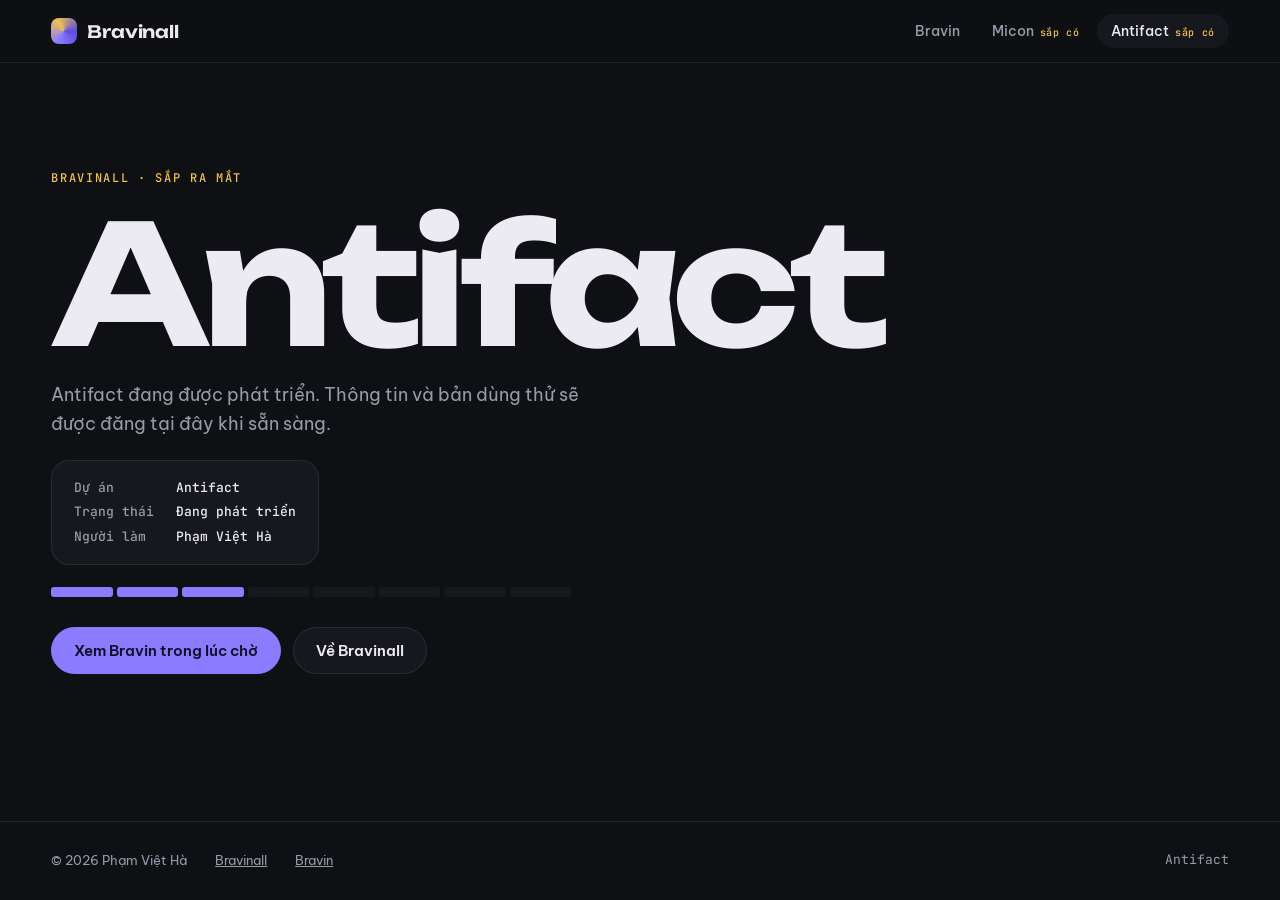
==== site/antifact.html @ 7a891b81 "Bravinall: website và file tải Bravin" ====
<!doctype html>
<html lang="vi">
<head>
<meta charset="utf-8">
<meta name="viewport" content="width=device-width,initial-scale=1,viewport-fit=cover">
<title>Antifact</title>
<meta name="description" content="Antifact: sản phẩm sắp ra mắt của Bravinall.">
<link rel="icon" href="assets/icon-32.png">
<link rel="preconnect" href="https://fonts.googleapis.com">
<link rel="preconnect" href="https://fonts.gstatic.com" crossorigin>
<link rel="stylesheet" href="https://fonts.googleapis.com/css2?family=Be+Vietnam+Pro:wght@400;500;600&family=JetBrains+Mono:wght@500&family=Unbounded:wght@500;600;700&display=swap">
<link rel="stylesheet" href="assets/site.css">
<style>
.soon-hero{min-height:calc(100svh - 62px - 120px);display:flex;align-items:center;padding-block:56px}
.soon-hero .wrap{width:100%;display:grid;gap:22px}
.big{font-size:clamp(56px,13vw,190px);font-weight:700;letter-spacing:-.05em;line-height:.9}
.slate{display:inline-grid;grid-template-columns:auto auto;gap:6px 22px;padding:18px 22px;border:1px solid var(--line);border-radius:var(--r);background:var(--panel);font:500 13px/1.4 var(--f-mono);color:var(--muted);justify-self:start}
.slate b{color:var(--fg);font-weight:500}
.bars{display:flex;gap:4px;height:10px;max-width:520px}
.bars i{flex:1;border-radius:3px;background:var(--panel)}
.bars i:nth-child(-n+3){background:var(--iris)}
</style>
</head>
<body>
<header class="bar">
  <div class="wrap">
    <a class="logo" href="index.html"><i aria-hidden="true"></i>Bravinall</a>
    <nav class="nav" aria-label="Sản phẩm">
      <a href="bravin.html">Bravin</a>
      <a href="micon.html">Micon<span class="soon">sắp có</span></a>
      <a href="antifact.html" aria-current="page">Antifact<span class="soon">sắp có</span></a>
    </nav>
  </div>
</header>
<main class="soon-hero">
  <div class="wrap">
    <p class="eyebrow">Bravinall · Sắp ra mắt</p>
    <h1 class="big">Antifact</h1>
    <p class="muted" style="max-width:46ch;font-size:18px">Antifact đang được phát triển. Thông tin và bản dùng thử sẽ được đăng tại đây khi sẵn sàng.</p>
    <div class="slate" aria-label="Trạng thái">
      <span>Dự án</span><b>Antifact</b>
      <span>Trạng thái</span><b>Đang phát triển</b>
      <span>Người làm</span><b>Phạm Việt Hà</b>
    </div>
    <div class="bars" aria-hidden="true"><i></i><i></i><i></i><i></i><i></i><i></i><i></i><i></i></div>
    <div style="display:flex;flex-wrap:wrap;gap:12px;margin-top:8px">
      <a class="btn primary" href="bravin.html">Xem Bravin trong lúc chờ</a>
      <a class="btn" href="index.html">Về Bravinall</a>
    </div>
  </div>
</main>
<footer class="foot">
  <div class="wrap">
    <span>© 2026 Phạm Việt Hà</span>
    <a href="index.html">Bravinall</a><a href="bravin.html">Bravin</a>
    <span class="tc">Antifact</span>
  </div>
</footer>
</body>
</html>
---- site/assets/site.css ----
/* Bravinall — studio of Phạm Việt Hà.
   Layout: dark editing-suite ground; content sits on a 12-col grid; the Bravin
   deck is a stack of full-height "slides" scrubbed by a timeline at the bottom. */
:root{
  --ink:#0f1014;          /* ground, like an editor's canvas */
  --panel:#17181e;        /* raised surfaces */
  --line:rgba(231,231,240,.09);
  --fg:#ecebf3;           /* main text */
  --muted:#9a99a8;        /* secondary text */
  --iris:#8b7cff;         /* Bravin accent */
  --iris-deep:#5b4be0;
  --gold:#f2c14e;         /* playhead, timecode, keyframes */
  --clip-a:#2b2552; --clip-b:#1f3a37; --clip-c:#3b2a24;
  --f-display:"Unbounded","Be Vietnam Pro",system-ui,sans-serif;
  --f-body:"Be Vietnam Pro",system-ui,-apple-system,"Segoe UI",sans-serif;
  --f-mono:"JetBrains Mono",ui-monospace,Menlo,Consolas,monospace;
  --gutter:clamp(16px,4vw,56px);
  --r:18px;
  color-scheme:dark;
}
*{box-sizing:border-box}
html{scroll-behavior:smooth}
body{margin:0;background:var(--ink);color:var(--fg);font:400 16px/1.6 var(--f-body);-webkit-font-smoothing:antialiased;overflow-x:hidden}
a{color:inherit}
:focus-visible{outline:2px solid var(--gold);outline-offset:3px;border-radius:6px}
h1,h2,h3{font-family:var(--f-display);font-weight:600;letter-spacing:-.02em;line-height:1.08;text-wrap:balance;margin:0}
p{margin:0}
.wrap{padding-inline:var(--gutter);max-width:1320px;margin-inline:auto}
.eyebrow{font:500 12px/1.4 var(--f-mono);letter-spacing:.14em;text-transform:uppercase;color:var(--gold)}
.muted{color:var(--muted)}
.tc{font-family:var(--f-mono);font-variant-numeric:tabular-nums}

/* top bar */
.bar{position:sticky;top:env(safe-area-inset-top,0px);z-index:40;background:color-mix(in srgb,var(--ink) 82%,transparent);backdrop-filter:blur(14px);-webkit-backdrop-filter:blur(14px);border-bottom:1px solid var(--line)}
.bar .wrap{display:flex;align-items:center;gap:14px;min-height:62px;flex-wrap:wrap}
.logo{display:flex;align-items:center;gap:10px;text-decoration:none;font:600 17px/1 var(--f-display);letter-spacing:-.01em}
.logo i{width:26px;height:26px;border-radius:8px;background:conic-gradient(from 210deg,var(--iris),var(--gold),var(--iris-deep),var(--iris));display:block}
.nav{display:flex;gap:4px;margin-left:auto;flex-wrap:wrap}
.nav a{text-decoration:none;font:500 14px/1 var(--f-body);color:var(--muted);padding:10px 14px;border-radius:999px;transition:color .15s,background-color .15s}
.nav a:hover{color:var(--fg);background:var(--panel)}
.nav a[aria-current="page"]{color:var(--fg);background:var(--panel)}
.nav a .soon{font:500 10px/1 var(--f-mono);color:var(--gold);margin-left:6px;letter-spacing:.06em}

/* buttons */
.btn{display:inline-flex;align-items:center;gap:10px;text-decoration:none;font:600 15px/1 var(--f-body);padding:15px 22px;border-radius:999px;border:1px solid var(--line);background:var(--panel);color:var(--fg);transition:transform .15s,background-color .15s,border-color .15s}
.btn:hover{transform:translateY(-1px);border-color:color-mix(in srgb,var(--iris) 50%,transparent)}
.btn.primary{background:var(--iris);border-color:var(--iris);color:#120f2a}
.btn.primary:hover{background:color-mix(in srgb,var(--iris) 88%,white)}
.btn svg{width:18px;height:18px;flex:none}

/* reveal tied to scroll position where supported; fully visible otherwise */
@supports (animation-timeline: view()){
  @media (prefers-reduced-motion:no-preference){
    .rise{animation:rise linear both;animation-timeline:view();animation-range:entry 0% cover 30%}
  }
}
@keyframes rise{from{opacity:.4;transform:translateY(32px)}to{opacity:1;transform:none}}

/* footer */
.foot{border-top:1px solid var(--line);margin-top:40px}
.foot .wrap{display:flex;flex-wrap:wrap;gap:12px 28px;align-items:center;padding-block:28px;color:var(--muted);font-size:13px}
.foot .wrap>:last-child{margin-left:auto}
@media (max-width:640px){.foot .wrap>:last-child{margin-left:0}}
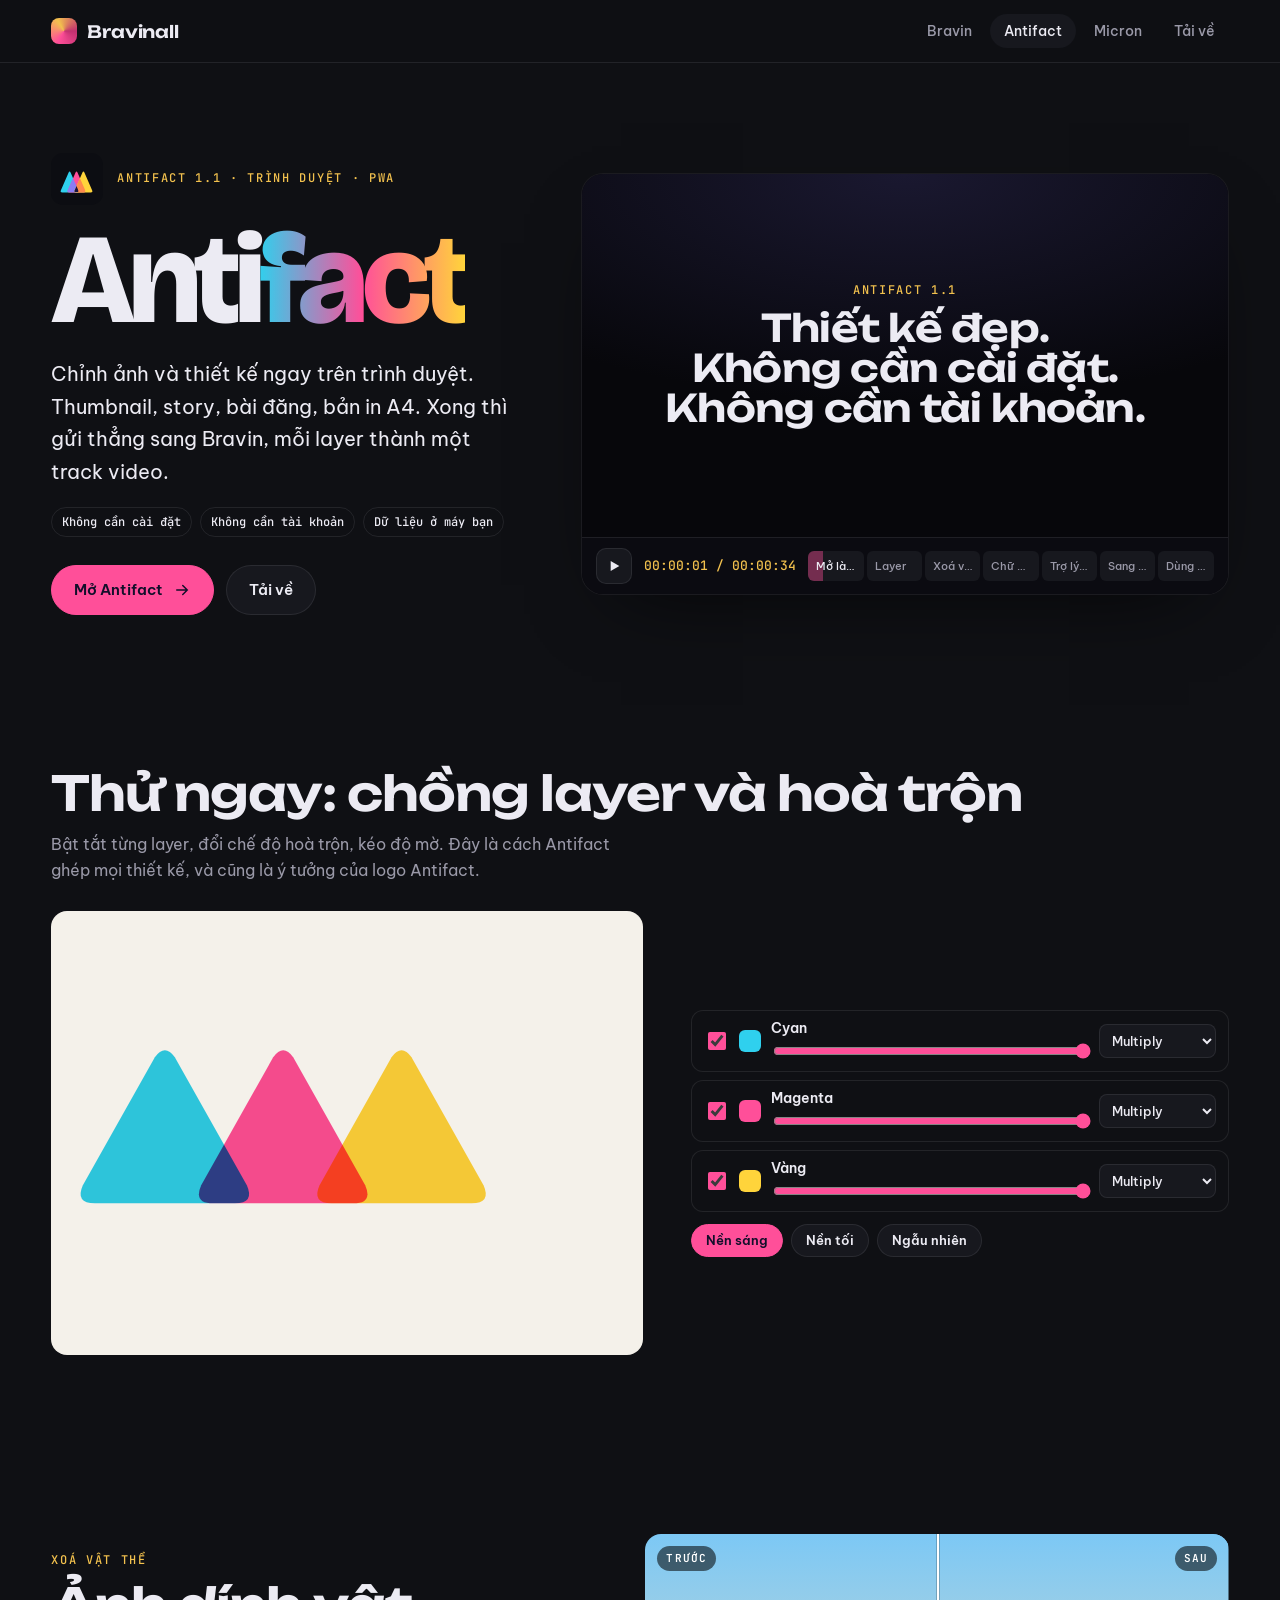
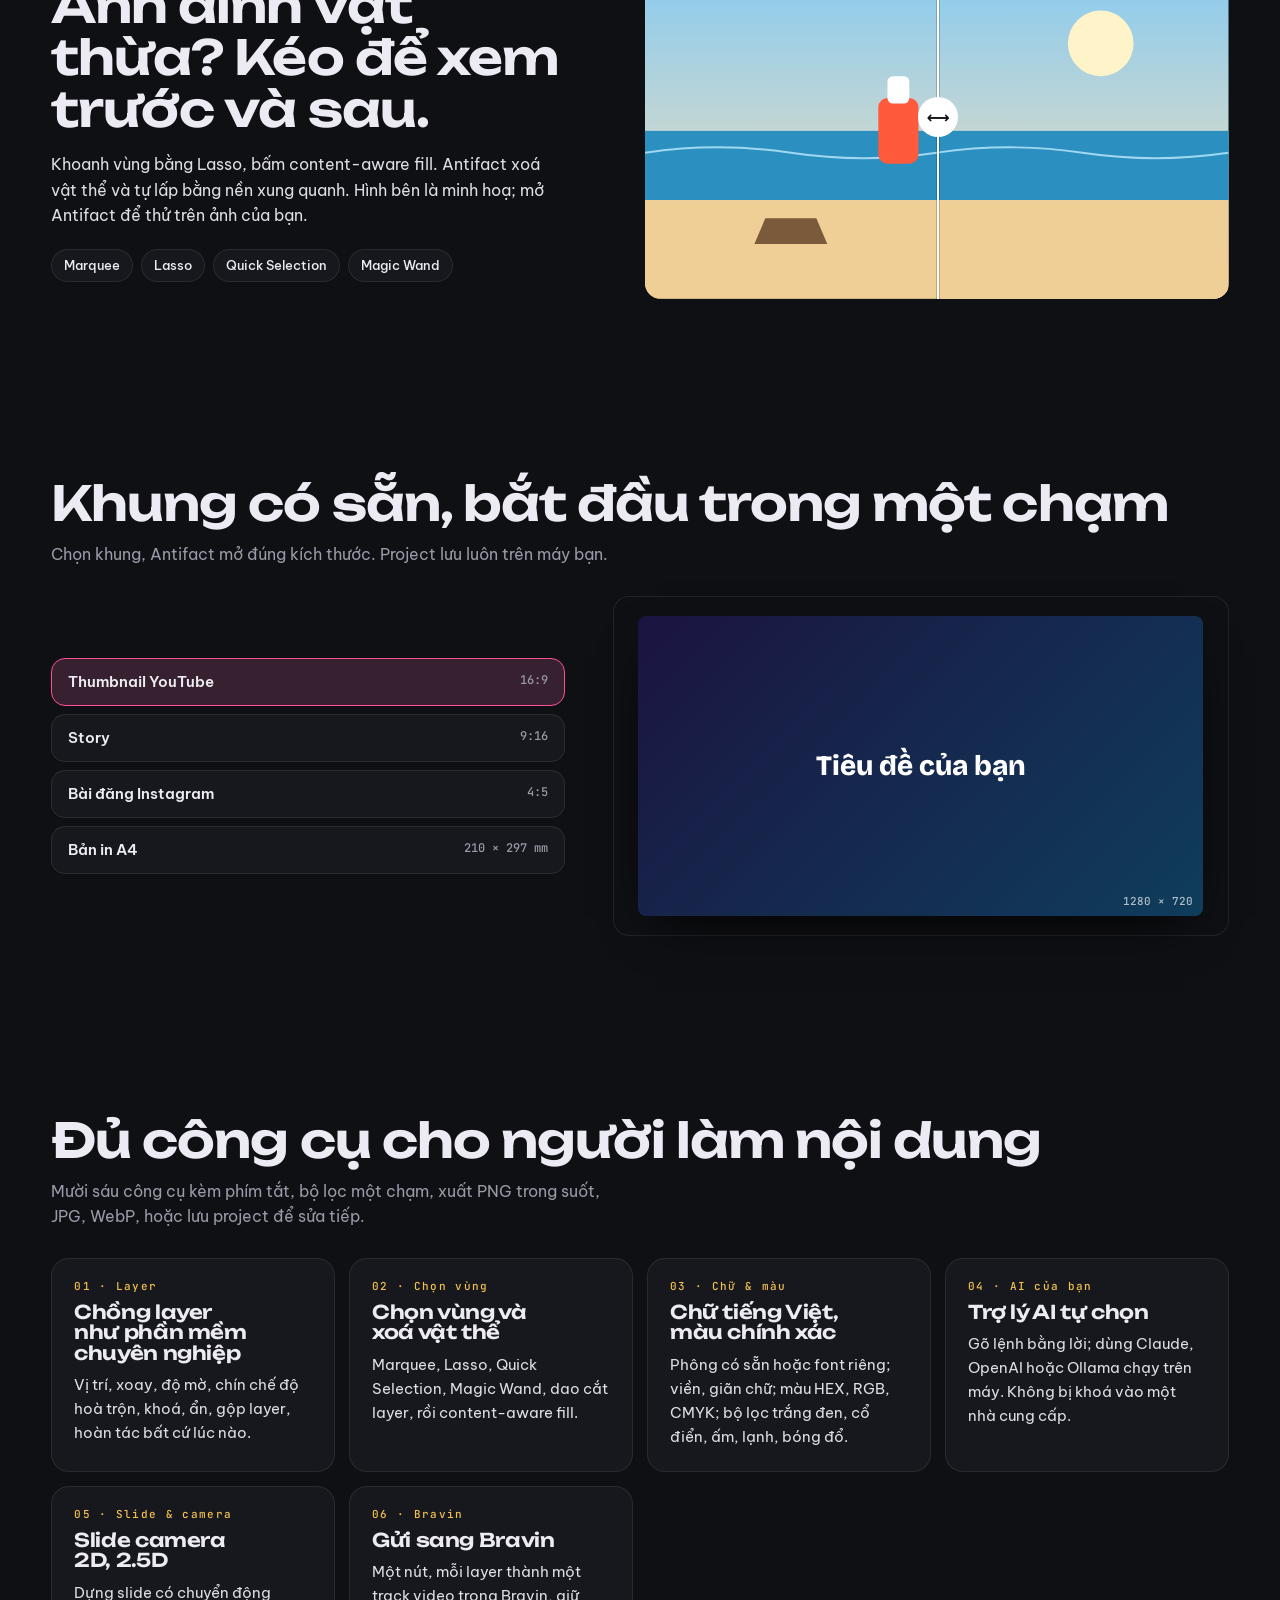
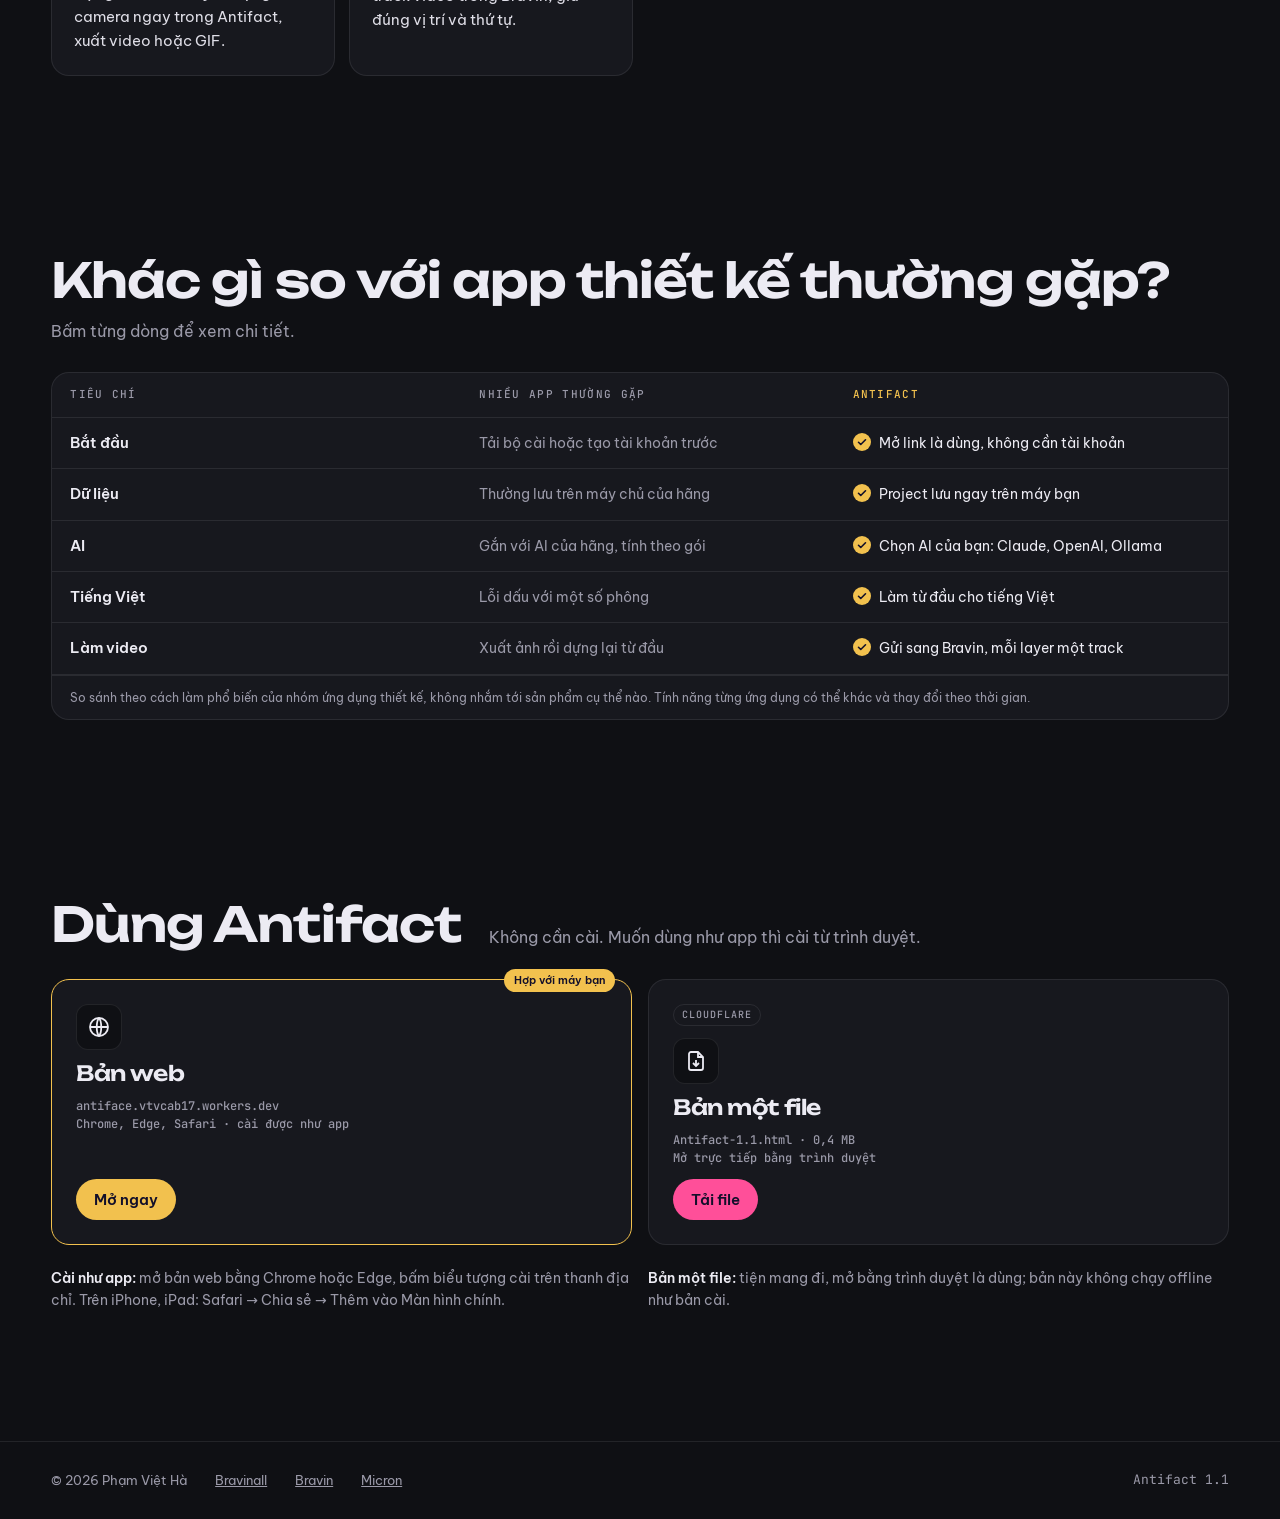
==== commit f7ca9754: "Trang chính đủ hệ sinh thái: Antifact, Bravin 4.9.1, Micron - Trang Antifact và Micron mới, Micon ch" ====
--- a/site/antifact.html
+++ b/site/antifact.html
@@ -4,21 +4,69 @@
 <meta charset="utf-8">
 <meta name="viewport" content="width=device-width,initial-scale=1,viewport-fit=cover">
 <title>Antifact</title>
-<meta name="description" content="Antifact: sản phẩm sắp ra mắt của Bravinall.">
-<link rel="icon" href="assets/icon-32.png">
+<meta name="description" content="Antifact: chỉnh ảnh và thiết kế ngay trên trình duyệt. Không cần cài, không cần tài khoản. Gửi thẳng sang Bravin, mỗi layer một track.">
+<link rel="icon" href="assets/brand/antifact.svg">
 <link rel="preconnect" href="https://fonts.googleapis.com">
 <link rel="preconnect" href="https://fonts.gstatic.com" crossorigin>
-<link rel="stylesheet" href="https://fonts.googleapis.com/css2?family=Be+Vietnam+Pro:wght@400;500;600&family=JetBrains+Mono:wght@500&family=Unbounded:wght@500;600;700&display=swap">
+<link rel="stylesheet" href="https://fonts.googleapis.com/css2?family=Be+Vietnam+Pro:wght@400;500;600&family=JetBrains+Mono:wght@500&family=Unbounded:wght@500;600;700&family=Bricolage+Grotesque:wght@700;800&display=swap">
 <link rel="stylesheet" href="assets/site.css">
 <style>
-.soon-hero{min-height:calc(100svh - 62px - 120px);display:flex;align-items:center;padding-block:56px}
-.soon-hero .wrap{width:100%;display:grid;gap:22px}
-.big{font-size:clamp(56px,13vw,190px);font-weight:700;letter-spacing:-.05em;line-height:.9}
-.slate{display:inline-grid;grid-template-columns:auto auto;gap:6px 22px;padding:18px 22px;border:1px solid var(--line);border-radius:var(--r);background:var(--panel);font:500 13px/1.4 var(--f-mono);color:var(--muted);justify-self:start}
-.slate b{color:var(--fg);font-weight:500}
-.bars{display:flex;gap:4px;height:10px;max-width:520px}
-.bars i{flex:1;border-radius:3px;background:var(--panel)}
-.bars i:nth-child(-n+3){background:var(--iris)}
+body{--iris:#ff4f99;--iris-deep:#c2306f}
+.phero h1{font-family:"Bricolage Grotesque",var(--f-display);font-weight:800}
+.phero h1 em{font-style:normal;background:linear-gradient(90deg,var(--af-c),var(--af-m) 50%,var(--af-y));-webkit-background-clip:text;background-clip:text;color:transparent}
+.badges{display:flex;flex-wrap:wrap;gap:8px;margin-top:18px}
+.badges span{font:500 12px/1 var(--f-mono);padding:8px 10px;border-radius:999px;border:1px solid var(--line);color:var(--fg)}
+
+/* cảnh promo riêng của Antifact */
+.mt{mix-blend-mode:multiply}
+@keyframes wipe{0%,25%{clip-path:inset(0 0 0 0)}70%,100%{clip-path:inset(0 0 0 100%)}}
+@keyframes lasso{from{stroke-dashoffset:400}to{stroke-dashoffset:0}}
+@keyframes grow{0%,35%{font-size:22px}60%,100%{font-size:40px}}
+@keyframes bg{0%,35%{fill:#2a2550}60%,100%{fill:#0f3d5c}}
+.flyer{animation:fly1 3.6s ease-in-out both}
+
+/* sân chơi hoà trộn */
+.mix{display:grid;grid-template-columns:minmax(0,1.1fr) minmax(0,1fr);gap:clamp(20px,4vw,48px);align-items:center}
+.mixbox{position:relative;aspect-ratio:4/3;border-radius:16px;overflow:hidden;background:#f4f1ea}
+.mixbox.dark{background:#0c0d12}
+.mixbox .lyr{position:absolute;width:52%;aspect-ratio:1.15;bottom:10%;clip-path:path("M20 160Q0 160 8 142L80 14Q90 0 100 14L172 142Q180 160 160 160Z");transition:transform .3s,opacity .3s}
+.mixbox .lyr.c{left:4%;background:var(--af-c)}.mixbox .lyr.m{left:24%;background:var(--af-m)}.mixbox .lyr.y{left:44%;background:var(--af-y)}
+.mixbox .lyr.off{opacity:0;transform:translateY(20px)}
+.lyrs{display:grid;gap:8px}
+.lrow{display:grid;grid-template-columns:auto auto minmax(0,1fr) auto;gap:10px;align-items:center;padding:10px 12px;border-radius:12px;background:var(--ink);border:1px solid var(--line)}
+.lrow .sw{width:22px;height:22px;border-radius:6px}
+.lrow label{font:600 14px/1 var(--f-body)}
+.lrow select{background:var(--panel);color:var(--fg);border:1px solid var(--line);border-radius:8px;padding:7px 8px;font:500 13px/1 var(--f-body);justify-self:end}
+.lrow input[type=checkbox]{width:18px;height:18px;accent-color:var(--iris)}
+.lrow input[type=range]{accent-color:var(--iris);width:100%}
+.ctlrow{display:flex;flex-wrap:wrap;gap:8px;margin-top:12px}
+.ctlrow button{border:1px solid var(--line);background:var(--panel);color:var(--fg);border-radius:999px;padding:9px 14px;font:600 13px/1 var(--f-body);cursor:pointer}
+.ctlrow button[aria-pressed="true"]{background:var(--iris);color:#120f2a;border-color:var(--iris)}
+
+/* trước / sau */
+.ba{position:relative;aspect-ratio:16/10;border-radius:16px;overflow:hidden;user-select:none;touch-action:pan-y}
+.ba svg{position:absolute;inset:0;width:100%;height:100%}
+.ba .after{clip-path:inset(0 0 0 var(--x,50%))}
+.ba .handle{position:absolute;top:0;bottom:0;left:var(--x,50%);width:2px;background:#fff;box-shadow:0 0 0 1px rgba(0,0,0,.2);pointer-events:none}
+.ba .handle::after{content:"⟷";position:absolute;top:50%;left:50%;transform:translate(-50%,-50%);width:40px;height:40px;border-radius:50%;background:#fff;color:#111;display:grid;place-items:center;font:700 16px/40px var(--f-body);text-align:center}
+.ba .lb{position:absolute;top:12px;font:600 11px/1 var(--f-mono);letter-spacing:.1em;text-transform:uppercase;background:rgba(0,0,0,.55);color:#fff;padding:7px 9px;border-radius:999px}
+.ba input{position:absolute;inset:0;width:100%;height:100%;opacity:0;cursor:ew-resize;margin:0}
+
+/* khung bắt đầu nhanh */
+.frames{display:grid;grid-template-columns:minmax(0,1fr) minmax(0,1.2fr);gap:clamp(20px,4vw,48px);align-items:center}
+.fpick{display:grid;gap:8px}
+.fpick button{display:flex;justify-content:space-between;gap:12px;text-align:left;border:1px solid var(--line);background:var(--panel);color:var(--fg);border-radius:14px;padding:14px 16px;font:600 15px/1.2 var(--f-body);cursor:pointer}
+.fpick button small{font:500 12px/1.2 var(--f-mono);color:var(--muted)}
+.fpick button[aria-pressed="true"]{border-color:var(--iris);background:color-mix(in srgb,var(--iris) 14%,var(--panel))}
+.fview{height:340px;display:grid;place-items:center;background:var(--ink);border-radius:16px;border:1px solid var(--line)}
+.fbox{position:relative;max-height:300px;max-width:92%;border-radius:8px;background:linear-gradient(135deg,#1b1440,#0f3d5c);box-shadow:0 20px 50px -20px #000;transition:aspect-ratio .4s,height .4s,width .4s;display:grid;place-items:center;overflow:hidden}
+.fbox b{font:800 clamp(16px,2.4vw,28px)/1 "Bricolage Grotesque",var(--f-display);color:#fff;text-align:center;padding:10px}
+.fbox i{position:absolute;bottom:8px;right:10px;font:500 11px var(--f-mono);color:#ffffffaa;font-style:normal}
+
+.tools{display:grid;grid-template-columns:repeat(auto-fill,minmax(150px,1fr));gap:8px}
+.tool{display:flex;align-items:center;gap:10px;padding:12px;border-radius:12px;background:var(--panel);border:1px solid var(--line);font:600 14px/1.2 var(--f-body)}
+.tool svg{width:20px;height:20px;flex:none;color:var(--iris)}
+@media (max-width:900px){.mix,.frames{grid-template-columns:1fr}}
 </style>
 </head>
 <body>
@@ -27,34 +75,211 @@
     <a class="logo" href="index.html"><i aria-hidden="true"></i>Bravinall</a>
     <nav class="nav" aria-label="Sản phẩm">
       <a href="bravin.html">Bravin</a>
-      <a href="micon.html">Micon<span class="soon">sắp có</span></a>
-      <a href="antifact.html" aria-current="page">Antifact<span class="soon">sắp có</span></a>
+      <a href="antifact.html" aria-current="page">Antifact</a>
+      <a href="micron.html">Micron</a>
+      <a href="index.html#tai-ve">Tải về</a>
     </nav>
   </div>
 </header>
-<main class="soon-hero">
-  <div class="wrap">
-    <p class="eyebrow">Bravinall · Sắp ra mắt</p>
-    <h1 class="big">Antifact</h1>
-    <p class="muted" style="max-width:46ch;font-size:18px">Antifact đang được phát triển. Thông tin và bản dùng thử sẽ được đăng tại đây khi sẵn sàng.</p>
-    <div class="slate" aria-label="Trạng thái">
-      <span>Dự án</span><b>Antifact</b>
-      <span>Trạng thái</span><b>Đang phát triển</b>
-      <span>Người làm</span><b>Phạm Việt Hà</b>
-    </div>
-    <div class="bars" aria-hidden="true"><i></i><i></i><i></i><i></i><i></i><i></i><i></i><i></i></div>
-    <div style="display:flex;flex-wrap:wrap;gap:12px;margin-top:8px">
-      <a class="btn primary" href="bravin.html">Xem Bravin trong lúc chờ</a>
-      <a class="btn" href="index.html">Về Bravinall</a>
-    </div>
-  </div>
+
+<main>
+  <section class="phero wrap">
+    <div class="grid">
+      <div>
+        <div class="plogo"><img src="assets/brand/antifact.svg" alt=""><span class="eyebrow">Antifact 1.1 · Trình duyệt · PWA</span></div>
+        <h1>Anti<em>fact</em></h1>
+        <p class="body">Chỉnh ảnh và thiết kế ngay trên trình duyệt. Thumbnail, story, bài đăng, bản in A4. Xong thì gửi thẳng sang Bravin, mỗi layer thành một track video.</p>
+        <div class="badges"><span>Không cần cài đặt</span><span>Không cần tài khoản</span><span>Dữ liệu ở máy bạn</span></div>
+        <div class="cta">
+          <a class="btn primary" href="https://antiface.vtvcab17.workers.dev/" target="_blank" rel="noopener">Mở Antifact
+            <svg viewBox="0 0 24 24" fill="none" stroke="currentColor" stroke-width="2" stroke-linecap="round"><path d="M5 12h14M13 6l6 6-6 6"/></svg></a>
+          <a class="btn" href="#tai-ve">Tải về</a>
+        </div>
+      </div>
+
+      <!-- Video giới thiệu: dựng bằng HTML, bấm chương để tua -->
+      <div class="promo" aria-label="Video giới thiệu Antifact">
+        <div class="scr">
+          <div class="scene center" data-dur="4" data-label="Mở là dùng">
+            <div class="cap"><span class="k">Antifact 1.1</span><h3>Thiết kế đẹp.<br>Không cần cài đặt.<br>Không cần tài khoản.</h3></div>
+          </div>
+          <div class="scene" data-dur="5" data-label="Layer">
+            <div class="cap"><span class="k">Layer &amp; hoà trộn</span><h3>Mỗi thứ một layer.</h3><p>Vị trí, xoay, độ mờ, 9 chế độ hoà trộn, khoá, ẩn, gộp và hoàn tác bất cứ lúc nào.</p></div>
+            <div class="art"><svg viewBox="0 0 200 150"><rect width="200" height="150" rx="12" fill="#f4f1ea"/>
+              <g data-anim style="animation:up .7s .1s both"><path class="mt" d="M30 130Q20 130 25 120L60 50Q65 40 70 50L105 120Q110 130 100 130Z" fill="#2fd0ee"/></g>
+              <g data-anim style="animation:up .7s .5s both"><path class="mt" d="M60 130Q50 130 55 120L90 50Q95 40 100 50L135 120Q140 130 130 130Z" fill="#ff4f99"/></g>
+              <g data-anim style="animation:up .7s .9s both"><path class="mt" d="M90 130Q80 130 85 120L120 50Q125 40 130 50L165 120Q170 130 160 130Z" fill="#ffd43b"/></g></svg></div>
+          </div>
+          <div class="scene" data-dur="6" data-label="Xoá vật thể">
+            <div class="cap"><span class="k">Xoá vật thể</span><h3>Khoanh vùng. Bấm. Biến mất.</h3><p>Khoanh bằng Lasso, bấm content-aware fill: Antifact xoá vật thể và lấp bằng nền xung quanh.</p></div>
+            <div class="art"><svg viewBox="0 0 200 130">
+              <defs><linearGradient id="skyA" x1="0" y1="0" x2="0" y2="1"><stop offset="0" stop-color="#8fd3ff"/><stop offset="1" stop-color="#ffe7c2"/></linearGradient></defs>
+              <rect width="200" height="130" rx="10" fill="url(#skyA)"/><rect y="70" width="200" height="25" fill="#2a8fbf"/><rect y="95" width="200" height="35" fill="#f2d39b"/>
+              <g data-anim style="animation:wipe 5s both"><rect x="118" y="58" width="14" height="22" rx="3" fill="#ff5a3c"/><rect x="121" y="50" width="8" height="10" rx="2" fill="#fff"/></g>
+              <ellipse cx="125" cy="66" rx="20" ry="22" fill="none" stroke="#fff" stroke-width="1.6" stroke-dasharray="4 3" data-anim style="stroke-dasharray:400;animation:lasso 1.4s both"/></svg></div>
+          </div>
+          <div class="scene" data-dur="4" data-label="Chữ Việt">
+            <div class="cap"><span class="k">Chữ</span><h3>Tiếng Việt chuẩn từng dấu.</h3><p>Phông có sẵn hoặc nhập font riêng. Màu HEX, RGB, CMYK.</p></div>
+            <div class="art"><div class="box" style="background:#1b1440;border-radius:12px;aspect-ratio:4/3;display:grid;place-items:center;padding:8%"><span class="typer" data-anim style="font:800 clamp(16px,3.2vw,40px)/1.1 'Bricolage Grotesque',sans-serif;color:#ffd43b">Ước mơ đầu đời</span></div></div>
+          </div>
+          <div class="scene" data-dur="5" data-label="Trợ lý AI">
+            <div class="cap"><span class="k">Trợ lý AI</span><h3>Gõ một câu, AI sửa thiết kế.</h3><p>AI là của bạn: Claude, OpenAI, hay Ollama chạy ngay trên máy.</p></div>
+            <div class="art"><svg viewBox="0 0 200 140"><rect width="200" height="140" rx="12" data-anim style="animation:bg 4s both" fill="#2a2550"/>
+              <text x="16" y="56" fill="#fff" font-family="Bricolage Grotesque,sans-serif" font-weight="800" data-anim style="animation:grow 4s both;font-size:22px">SALE 50%</text>
+              <rect x="16" y="96" width="168" height="30" rx="15" fill="#0c0d12" stroke="#ff4f99"/><text x="28" y="115" fill="#ecebf3" font-family="Be Vietnam Pro,sans-serif" font-size="10">“làm tiêu đề to hơn, đổi nền xanh đậm”</text></svg></div>
+          </div>
+          <div class="scene" data-dur="6" data-label="Sang Bravin">
+            <div class="cap"><span class="k">Gửi sang Bravin</span><h3>Thiết kế tĩnh thành video.</h3><p>Mỗi layer thành một track video, đúng vị trí, đúng thứ tự.</p></div>
+            <div class="art"><svg viewBox="0 0 200 150"><rect width="200" height="150" rx="12" fill="#0f1014"/>
+              <g font-family="Be Vietnam Pro,sans-serif" font-size="8" fill="#fff">
+              <g class="flyer" data-anim style="--dy:66px"><rect x="14" y="14" width="56" height="18" rx="4" fill="#2fd0ee"/><text x="20" y="26">Nền</text></g>
+              <g class="flyer" data-anim style="--dy:46px;animation-delay:.2s"><rect x="74" y="14" width="56" height="18" rx="4" fill="#ff4f99"/><text x="80" y="26">Logo</text></g>
+              <g class="flyer" data-anim style="--dy:26px;animation-delay:.4s"><rect x="134" y="14" width="52" height="18" rx="4" fill="#ffd43b"/><text x="140" y="26" fill="#111">Chữ</text></g></g>
+              <g fill="none" stroke="rgba(236,235,243,.12)"><rect x="10" y="56" width="180" height="22" rx="5"/><rect x="10" y="78" width="180" height="22" rx="5"/><rect x="10" y="100" width="180" height="22" rx="5"/></g>
+              <rect x="60" y="54" width="2" height="72" fill="#f2c14e"/><text x="12" y="140" fill="#9a99a8" font-family="JetBrains Mono,monospace" font-size="7">Bravin · 3 track</text></svg></div>
+          </div>
+          <div class="scene center" data-dur="4" data-label="Dùng thử">
+            <div class="cap"><span class="k">Hệ sinh thái Bravin</span><h3>Antifact. Bravin. Micron.</h3><p>Một hệ sinh thái, một luồng làm việc. Dùng thử ngay hôm nay.</p>
+              <div style="display:flex;gap:14px;justify-content:center;margin-top:8px"><img src="assets/brand/antifact.svg" alt="" width="44" height="44"><img src="assets/brand/bravin.svg" alt="" width="44" height="44"><img src="assets/brand/micron.svg" alt="" width="44" height="44"></div></div>
+          </div>
+        </div>
+      </div>
+    </div>
+  </section>
+
+  <section class="sec wrap">
+    <div class="sec-head"><h2>Thử ngay: chồng layer và hoà trộn</h2><p class="muted">Bật tắt từng layer, đổi chế độ hoà trộn, kéo độ mờ. Đây là cách Antifact ghép mọi thiết kế, và cũng là ý tưởng của logo Antifact.</p></div>
+    <div class="mix">
+      <div class="mixbox" id="mixbox"><div class="lyr c" id="lc"></div><div class="lyr m" id="lm"></div><div class="lyr y" id="ly"></div></div>
+      <div>
+        <div class="lyrs" id="lyrs"></div>
+        <div class="ctlrow"><button type="button" id="bgL" aria-pressed="true">Nền sáng</button><button type="button" id="bgD" aria-pressed="false">Nền tối</button><button type="button" id="rnd">Ngẫu nhiên</button></div>
+      </div>
+    </div>
+  </section>
+
+  <section class="sec wrap">
+    <div class="split2">
+      <div>
+        <p class="eyebrow">Xoá vật thể</p>
+        <h2 style="font-size:clamp(28px,4vw,48px);margin-top:12px">Ảnh dính vật thừa? Kéo để xem trước và sau.</h2>
+        <p style="margin-top:16px;max-width:46ch;color:color-mix(in srgb,var(--fg) 84%,var(--muted))">Khoanh vùng bằng Lasso, bấm content-aware fill. Antifact xoá vật thể và tự lấp bằng nền xung quanh. Hình bên là minh hoạ; mở Antifact để thử trên ảnh của bạn.</p>
+        <div class="chips"><span class="chip">Marquee</span><span class="chip">Lasso</span><span class="chip">Quick Selection</span><span class="chip">Magic Wand</span></div>
+      </div>
+      <div class="ba" id="ba" style="--x:50%">
+        <svg viewBox="0 0 320 200" preserveAspectRatio="xMidYMid slice" aria-hidden="true">
+          <defs><linearGradient id="sky" x1="0" y1="0" x2="0" y2="1"><stop offset="0" stop-color="#7cc8f5"/><stop offset="1" stop-color="#ffe2b8"/></linearGradient></defs>
+          <rect width="320" height="200" fill="url(#sky)"/><circle cx="250" cy="60" r="18" fill="#fff4c9"/><rect y="108" width="320" height="38" fill="#2b8fc0"/><path d="M0 120q40-6 80 0t80 0 80 0 80 0" stroke="#9fd8f0" fill="none"/><rect y="146" width="320" height="54" fill="#f0cf96"/>
+          <g><rect x="128" y="90" width="22" height="36" rx="5" fill="#ff5a3c"/><rect x="133" y="78" width="12" height="15" rx="3" fill="#fff"/><path d="M60 170h40l-6-14H66z" fill="#7a5a3a"/></g>
+        </svg>
+        <svg class="after" viewBox="0 0 320 200" preserveAspectRatio="xMidYMid slice" aria-hidden="true">
+          <rect width="320" height="200" fill="url(#sky)"/><circle cx="250" cy="60" r="18" fill="#fff4c9"/><rect y="108" width="320" height="38" fill="#2b8fc0"/><path d="M0 120q40-6 80 0t80 0 80 0 80 0" stroke="#9fd8f0" fill="none"/><rect y="146" width="320" height="54" fill="#f0cf96"/>
+        </svg>
+        <span class="lb" style="left:12px">Trước</span><span class="lb" style="right:12px">Sau</span>
+        <div class="handle"></div>
+        <input type="range" min="0" max="100" value="50" aria-label="Kéo để so sánh trước và sau">
+      </div>
+    </div>
+  </section>
+
+  <section class="sec wrap">
+    <div class="sec-head"><h2>Khung có sẵn, bắt đầu trong một chạm</h2><p class="muted">Chọn khung, Antifact mở đúng kích thước. Project lưu luôn trên máy bạn.</p></div>
+    <div class="frames">
+      <div class="fpick" id="fpick">
+        <button type="button" data-r="16/9" data-s="1280 × 720" aria-pressed="true">Thumbnail YouTube<small>16:9</small></button>
+        <button type="button" data-r="9/16" data-s="1080 × 1920" aria-pressed="false">Story<small>9:16</small></button>
+        <button type="button" data-r="4/5" data-s="1080 × 1350" aria-pressed="false">Bài đăng Instagram<small>4:5</small></button>
+        <button type="button" data-r="210/297" data-s="A4 · in ấn" aria-pressed="false">Bản in A4<small>210 × 297 mm</small></button>
+      </div>
+      <div class="fview"><div class="fbox" id="fbox" style="aspect-ratio:16/9;width:92%"><b>Tiêu đề của bạn</b><i id="fsz">1280 × 720</i></div></div>
+    </div>
+  </section>
+
+  <section class="sec wrap">
+    <div class="sec-head"><h2>Đủ công cụ cho người làm nội dung</h2><p class="muted">Mười sáu công cụ kèm phím tắt, bộ lọc một chạm, xuất PNG trong suốt, JPG, WebP, hoặc lưu project để sửa tiếp.</p></div>
+    <div class="feat">
+      <div class="fc"><span class="n">01 · Layer</span><h3>Chồng layer như phần mềm chuyên nghiệp</h3><p>Vị trí, xoay, độ mờ, chín chế độ hoà trộn, khoá, ẩn, gộp layer, hoàn tác bất cứ lúc nào.</p></div>
+      <div class="fc"><span class="n">02 · Chọn vùng</span><h3>Chọn vùng và xoá vật thể</h3><p>Marquee, Lasso, Quick Selection, Magic Wand, dao cắt layer, rồi content-aware fill.</p></div>
+      <div class="fc"><span class="n">03 · Chữ &amp; màu</span><h3>Chữ tiếng Việt, màu chính xác</h3><p>Phông có sẵn hoặc font riêng; viền, giãn chữ; màu HEX, RGB, CMYK; bộ lọc trắng đen, cổ điển, ấm, lạnh, bóng đổ.</p></div>
+      <div class="fc"><span class="n">04 · AI của bạn</span><h3>Trợ lý AI tự chọn</h3><p>Gõ lệnh bằng lời; dùng Claude, OpenAI hoặc Ollama chạy trên máy. Không bị khoá vào một nhà cung cấp.</p></div>
+      <div class="fc"><span class="n">05 · Slide &amp; camera</span><h3>Slide camera 2D, 2.5D</h3><p>Dựng slide có chuyển động camera ngay trong Antifact, xuất video hoặc GIF.</p></div>
+      <div class="fc"><span class="n">06 · Bravin</span><h3>Gửi sang Bravin</h3><p>Một nút, mỗi layer thành một track video trong Bravin, giữ đúng vị trí và thứ tự.</p></div>
+    </div>
+  </section>
+
+  <section class="sec wrap">
+    <div class="sec-head"><h2>Khác gì so với app thiết kế thường gặp?</h2><p class="muted">Bấm từng dòng để xem chi tiết.</p></div>
+    <div class="vs">
+      <div class="seg" role="group" aria-label="Góc nhìn"><button type="button" data-v="old" aria-pressed="false">App thường gặp</button><button type="button" data-v="new" aria-pressed="true">Antifact</button></div>
+      <div class="vh"><span>Tiêu chí</span><span>Nhiều app thường gặp</span><span class="us">Antifact</span></div>
+      <details class="vr"><summary><b>Bắt đầu</b><span class="old">Tải bộ cài hoặc tạo tài khoản trước</span><span class="new">Mở link là dùng, không cần tài khoản</span></summary><p class="more">Antifact là ứng dụng web (PWA). Mở trên trình duyệt là dùng, muốn thì cài như app để chạy cả khi mất mạng.</p></details>
+      <details class="vr"><summary><b>Dữ liệu</b><span class="old">Thường lưu trên máy chủ của hãng</span><span class="new">Project lưu ngay trên máy bạn</span></summary><p class="more">Ảnh và project nằm trong trình duyệt của bạn. Bạn tự quyết khi nào xuất file hay gửi đi.</p></details>
+      <details class="vr"><summary><b>AI</b><span class="old">Gắn với AI của hãng, tính theo gói</span><span class="new">Chọn AI của bạn: Claude, OpenAI, Ollama</span></summary><p class="more">Dùng khoá API của bạn hoặc AI chạy trên máy qua Ollama. Không khoá vào một nhà cung cấp.</p></details>
+      <details class="vr"><summary><b>Tiếng Việt</b><span class="old">Lỗi dấu với một số phông</span><span class="new">Làm từ đầu cho tiếng Việt</span></summary><p class="more">Giao diện tiếng Việt, chữ chuẩn từng dấu, nhập font riêng khi cần.</p></details>
+      <details class="vr"><summary><b>Làm video</b><span class="old">Xuất ảnh rồi dựng lại từ đầu</span><span class="new">Gửi sang Bravin, mỗi layer một track</span></summary><p class="more">Thiết kế giữ nguyên lớp khi sang Bravin, thêm chuyển động và nhạc là thành video.</p></details>
+      <p class="note">So sánh theo cách làm phổ biến của nhóm ứng dụng thiết kế, không nhắm tới sản phẩm cụ thể nào. Tính năng từng ứng dụng có thể khác và thay đổi theo thời gian.</p>
+    </div>
+  </section>
+
+  <section class="sec wrap" id="tai-ve">
+    <div class="sec-head"><h2>Dùng Antifact</h2><p class="muted">Không cần cài. Muốn dùng như app thì cài từ trình duyệt.</p></div>
+    <div class="dl">
+      <a class="get web" href="https://antiface.vtvcab17.workers.dev/" target="_blank" rel="noopener" data-os="windows mac other android ios">
+        <span class="ic"><svg viewBox="0 0 24 24" fill="none" stroke="currentColor" stroke-width="1.8"><circle cx="12" cy="12" r="9"/><path d="M3 12h18M12 3c3 3.5 3 14.5 0 18M12 3c-3 3.5-3 14.5 0 18"/></svg></span>
+        <h3>Bản web</h3><span class="meta">antiface.vtvcab17.workers.dev<br>Chrome, Edge, Safari · cài được như app</span><span class="act">Mở ngay</span></a>
+      <a class="get" href="downloads/Antifact-1.1.html" download>
+        <span class="host">Cloudflare</span>
+        <span class="ic"><svg viewBox="0 0 24 24" fill="none" stroke="currentColor" stroke-width="1.8"><path d="M14 3H7a2 2 0 0 0-2 2v14a2 2 0 0 0 2 2h10a2 2 0 0 0 2-2V8z"/><path d="M14 3v5h5M12 11v6M9 14l3 3 3-3"/></svg></span>
+        <h3>Bản một file</h3><span class="meta">Antifact-1.1.html · 0,4 MB<br>Mở trực tiếp bằng trình duyệt</span><span class="act">Tải file</span></a>
+    </div>
+    <div class="notes">
+      <p><b>Cài như app:</b> mở bản web bằng Chrome hoặc Edge, bấm biểu tượng cài trên thanh địa chỉ. Trên iPhone, iPad: Safari → Chia sẻ → Thêm vào Màn hình chính.</p>
+      <p><b>Bản một file:</b> tiện mang đi, mở bằng trình duyệt là dùng; bản này không chạy offline như bản cài.</p>
+    </div>
+  </section>
 </main>
+
 <footer class="foot">
   <div class="wrap">
     <span>© 2026 Phạm Việt Hà</span>
-    <a href="index.html">Bravinall</a><a href="bravin.html">Bravin</a>
-    <span class="tc">Antifact</span>
+    <a href="index.html">Bravinall</a><a href="bravin.html">Bravin</a><a href="micron.html">Micron</a>
+    <span class="tc">Antifact 1.1</span>
   </div>
 </footer>
+<script src="assets/site.js"></script>
+<script>
+(function () {
+  // sân chơi hoà trộn
+  const modes = [["normal","Thường"],["multiply","Multiply"],["screen","Screen"],["overlay","Overlay"],["darken","Darken"],["lighten","Lighten"],["difference","Difference"],["color-burn","Color burn"],["color-dodge","Color dodge"]];
+  const L = [["lc","Cyan","#2fd0ee"],["lm","Magenta","#ff4f99"],["ly","Vàng","#ffd43b"]];
+  const box = document.getElementById("lyrs");
+  L.forEach(([id, name, col]) => {
+    const el = document.getElementById(id); el.style.mixBlendMode = "multiply";
+    const r = document.createElement("div"); r.className = "lrow";
+    r.innerHTML = '<input type="checkbox" checked aria-label="Hiện ' + name + '"><span class="sw" style="background:' + col + '"></span><label>' + name + '<input type="range" min="0" max="100" value="100" aria-label="Độ mờ ' + name + '" style="display:block;margin-top:8px"></label><select aria-label="Chế độ hoà trộn ' + name + '">' + modes.map(m => '<option value="' + m[0] + '"' + (m[0] === "multiply" ? " selected" : "") + ">" + m[1] + "</option>").join("") + "</select>";
+    const [cb, rg, sel] = [r.querySelector("input[type=checkbox]"), r.querySelector("input[type=range]"), r.querySelector("select")];
+    cb.onchange = () => el.classList.toggle("off", !cb.checked);
+    rg.oninput = () => el.style.opacity = rg.value / 100;
+    sel.onchange = () => el.style.mixBlendMode = sel.value;
+    box.appendChild(r);
+  });
+  const mb = document.getElementById("mixbox"), bl = document.getElementById("bgL"), bd = document.getElementById("bgD");
+  bl.onclick = () => { mb.classList.remove("dark"); bl.setAttribute("aria-pressed","true"); bd.setAttribute("aria-pressed","false"); };
+  bd.onclick = () => { mb.classList.add("dark"); bd.setAttribute("aria-pressed","true"); bl.setAttribute("aria-pressed","false"); };
+  document.getElementById("rnd").onclick = () => box.querySelectorAll("select").forEach(s => { s.selectedIndex = Math.floor(Math.random() * modes.length); s.onchange(); });
+  // trước / sau
+  const ba = document.getElementById("ba"), rg = ba.querySelector("input");
+  rg.oninput = () => ba.style.setProperty("--x", rg.value + "%");
+  // khung
+  const fb = document.getElementById("fbox"), fs = document.getElementById("fsz");
+  document.querySelectorAll("#fpick button").forEach(b => b.onclick = () => {
+    document.querySelectorAll("#fpick button").forEach(x => x.setAttribute("aria-pressed", String(x === b)));
+    const [w, h] = b.dataset.r.split("/").map(Number);
+    fb.style.aspectRatio = b.dataset.r;
+    if (w >= h) { fb.style.width = "92%"; fb.style.height = "auto"; } else { fb.style.height = "300px"; fb.style.width = "auto"; }
+    fs.textContent = b.dataset.s;
+  });
+})();
+</script>
 </body>
 </html>
--- a/site/assets/site.css
+++ b/site/assets/site.css
@@ -39,6 +39,7 @@
 .nav a{text-decoration:none;font:500 14px/1 var(--f-body);color:var(--muted);padding:10px 14px;border-radius:999px;transition:color .15s,background-color .15s}
 .nav a:hover{color:var(--fg);background:var(--panel)}
 .nav a[aria-current="page"]{color:var(--fg);background:var(--panel)}
+.nav a .new{font:500 10px/1 var(--f-mono);color:var(--gold);margin-left:6px;letter-spacing:.06em}
 .nav a .soon{font:500 10px/1 var(--f-mono);color:var(--gold);margin-left:6px;letter-spacing:.06em}
 
 /* buttons */
@@ -61,3 +62,119 @@
 .foot .wrap{display:flex;flex-wrap:wrap;gap:12px 28px;align-items:center;padding-block:28px;color:var(--muted);font-size:13px}
 .foot .wrap>:last-child{margin-left:auto}
 @media (max-width:640px){.foot .wrap>:last-child{margin-left:0}}
+
+/* ===== Hệ sinh thái: phần dùng chung (player, so sánh, tải về) ===== */
+:root{--af-c:#2fd0ee;--af-m:#ff4f99;--af-y:#ffd43b;--mc-a:#8b6bff;--mc-b:#4f5bff;--mc-c:#2fd4e8}
+.sec{padding-block:clamp(48px,7vw,96px)}
+.sec-head{display:flex;flex-wrap:wrap;align-items:end;gap:12px 28px;margin-bottom:28px}
+.sec-head h2{font-size:clamp(28px,4vw,48px)}
+.sec-head p{max-width:52ch}
+
+/* promo player: "video" giới thiệu dựng bằng HTML, tua được */
+.promo{position:relative;border-radius:22px;overflow:hidden;background:#07070b;border:1px solid var(--line);box-shadow:0 30px 80px -40px rgba(0,0,0,.8)}
+.promo .scr{position:relative;aspect-ratio:16/9;overflow:hidden;cursor:pointer;background:radial-gradient(120% 90% at 50% 0%,#1a1830 0%,#07070b 70%)}
+.promo .scene{position:absolute;inset:0;display:grid;grid-template-columns:minmax(0,1fr) minmax(0,1.1fr);align-items:center;gap:4%;padding:5% 6%;opacity:0;visibility:hidden;transition:opacity .5s,visibility .5s}
+.promo .scene.on{opacity:1;visibility:visible}
+.promo .scene .cap{display:grid;gap:10px;transform:translateY(14px);opacity:0;transition:transform .7s .15s,opacity .7s .15s}
+.promo .scene.on .cap{transform:none;opacity:1}
+.promo .cap .k{font:500 clamp(9px,1.1vw,12px)/1.3 var(--f-mono);letter-spacing:.14em;text-transform:uppercase;color:var(--gold)}
+.promo .cap h3{font-size:clamp(17px,3vw,38px);line-height:1.05}
+.promo .cap p{font-size:clamp(11px,1.35vw,16px);color:color-mix(in srgb,var(--fg) 82%,var(--muted));max-width:34ch}
+.promo .scene .art{position:relative;height:100%;display:grid;place-items:center;transform:scale(.94);opacity:0;transition:transform .8s .25s,opacity .8s .25s}
+.promo .scene.on .art{transform:none;opacity:1}
+.promo .scene .art svg,.promo .scene .art .box{width:100%;height:auto;max-height:100%}
+.promo .scene.center{grid-template-columns:1fr;text-align:center;justify-items:center}
+.promo .scene.center .cap{justify-items:center}
+.promo .scene.center .cap p{max-width:46ch}
+.promo .bigplay{position:absolute;inset:0;display:grid;place-items:center;background:rgba(5,5,10,.35);border:0;color:#fff;cursor:pointer;transition:opacity .3s}
+.promo .bigplay span{width:clamp(54px,8vw,84px);aspect-ratio:1;border-radius:50%;display:grid;place-items:center;background:var(--iris);box-shadow:0 10px 40px -10px var(--iris)}
+.promo .bigplay svg{width:40%;height:40%;margin-left:6%}
+.promo.playing .bigplay,.promo.started .bigplay{opacity:0;pointer-events:none}
+.promo .ctrl{display:grid;grid-template-columns:auto auto minmax(0,1fr) auto;gap:12px;align-items:center;padding:10px 14px;background:#0b0b11;border-top:1px solid var(--line)}
+.promo .ctrl button{width:36px;height:36px;border-radius:10px;border:1px solid var(--line);background:var(--panel);color:var(--fg);display:grid;place-items:center;cursor:pointer}
+.promo .ctrl button svg{width:16px;height:16px}
+.promo .ctrl .tcv{font:500 13px/1 var(--f-mono);color:var(--gold);font-variant-numeric:tabular-nums;min-width:92px}
+.promo .chap{position:relative;display:flex;gap:3px;height:30px}
+.promo .chap button{flex:1;width:auto;height:auto;min-width:0;border:0;border-radius:6px;background:var(--panel);color:var(--muted);font:500 11px/30px var(--f-body);white-space:nowrap;overflow:hidden;text-overflow:ellipsis;padding:0 8px;text-align:left;position:relative;display:block}
+.promo .chap button i{position:absolute;left:0;top:0;bottom:0;width:0;background:color-mix(in srgb,var(--iris) 40%,transparent);pointer-events:none}
+.promo .chap button span{position:relative}
+.promo .chap button.on{color:var(--fg)}
+.promo .full{font:600 12px/1 var(--f-body);width:auto!important;padding:0 12px;white-space:nowrap}
+.promo video{display:block;width:100%;aspect-ratio:16/9;background:#000}
+@media (max-width:640px){.promo .chap button{font-size:0;padding:0}.promo .ctrl{grid-template-columns:auto minmax(0,1fr) auto;gap:8px}.promo .ctrl .tcv{display:none}
+  .promo .scene{grid-template-columns:1fr;grid-template-rows:auto minmax(0,1fr);padding:5% 6% 3%;gap:2%}.promo .cap p{display:none}}
+
+/* so sánh: bấm từng dòng để xem chi tiết, công tắc đổi góc nhìn trên điện thoại */
+.vs{border:1px solid var(--line);border-radius:var(--r);overflow:hidden;background:var(--panel)}
+.vs .vh,.vs .vr>summary{display:grid;grid-template-columns:minmax(0,1.1fr) minmax(0,1fr) minmax(0,1fr);gap:16px;padding:14px 18px;align-items:center}
+.vs .vh{font:500 11px/1.4 var(--f-mono);letter-spacing:.12em;text-transform:uppercase;color:var(--muted);border-bottom:1px solid var(--line)}
+.vs .vh .us{color:var(--gold)}
+.vs .vr{border-bottom:1px solid var(--line)}
+.vs .vr:last-child{border-bottom:0}
+.vs .vr>summary{cursor:pointer;list-style:none}
+.vs .vr>summary::-webkit-details-marker{display:none}
+.vs .vr>summary:hover{background:color-mix(in srgb,var(--panel) 70%,var(--iris))}
+.vs .vr b{font:600 15px/1.35 var(--f-body)}
+.vs .vr .old{color:var(--muted);font-size:14px}
+.vs .vr .new{font-size:14px;display:flex;gap:8px;align-items:flex-start}
+.vs .vr .new::before{content:"";flex:none;width:18px;height:18px;margin-top:1px;border-radius:50%;background:var(--gold) url("data:image/svg+xml,%3Csvg xmlns='http://www.w3.org/2000/svg' viewBox='0 0 24 24' fill='none' stroke='%23120f2a' stroke-width='3.2' stroke-linecap='round' stroke-linejoin='round'%3E%3Cpath d='M5 12.5l4.5 4.5L19 7.5'/%3E%3C/svg%3E") center/12px no-repeat}
+.vs .vr .more{padding:0 18px 16px;color:color-mix(in srgb,var(--fg) 82%,var(--muted));font-size:14px;max-width:80ch}
+.vs .note{padding:12px 18px;font-size:12px;color:var(--muted);border-top:1px solid var(--line)}
+.vs .seg{display:none}
+@media (max-width:760px){
+  .vs .vh{display:none}
+  .vs .seg{display:flex;gap:4px;padding:10px;border-bottom:1px solid var(--line)}
+  .vs .seg button{flex:1;border:1px solid var(--line);background:var(--ink);color:var(--muted);border-radius:999px;padding:9px;font:600 13px/1 var(--f-body);cursor:pointer}
+  .vs .seg button[aria-pressed="true"]{background:var(--iris);color:#120f2a;border-color:var(--iris)}
+  .vs .vr>summary{grid-template-columns:1fr;gap:6px}
+  .vs[data-view="new"] .old,.vs[data-view="old"] .new{display:none}
+}
+
+/* tải về */
+.dlhub .tabs{display:flex;flex-wrap:wrap;gap:6px;margin-bottom:18px}
+.dlhub .tabs button{display:flex;align-items:center;gap:10px;border:1px solid var(--line);background:var(--panel);color:var(--muted);border-radius:999px;padding:10px 16px 10px 10px;font:600 14px/1 var(--f-body);cursor:pointer}
+.dlhub .tabs button img{width:26px;height:26px;border-radius:8px;display:block}
+.dlhub .tabs button[aria-selected="true"]{color:var(--fg);border-color:color-mix(in srgb,var(--iris) 60%,transparent);background:color-mix(in srgb,var(--iris) 18%,var(--panel))}
+.dlhub [role="tabpanel"][hidden]{display:none}
+.dl{display:grid;grid-template-columns:repeat(auto-fit,minmax(230px,1fr));gap:16px}
+.get{position:relative;display:flex;flex-direction:column;gap:12px;padding:24px;border-radius:var(--r);border:1px solid var(--line);background:var(--panel);text-decoration:none;transition:transform .2s,border-color .2s}
+.get:hover{transform:translateY(-3px);border-color:var(--iris)}
+.get .ic{width:46px;height:46px;border-radius:12px;display:grid;place-items:center;background:var(--ink);border:1px solid var(--line)}
+.get .ic svg{width:24px;height:24px}
+.get h3{font-size:21px}
+.get .meta{font:500 12px/1.5 var(--f-mono);color:var(--muted)}
+.get .act{margin-top:auto;display:inline-flex;align-items:center;gap:8px;font:600 15px/1 var(--f-body);color:#120f2a;background:var(--iris);padding:13px 18px;border-radius:999px;align-self:flex-start}
+.get.web .act{background:var(--gold)}
+.get .host{font:500 10px/1 var(--f-mono);letter-spacing:.1em;text-transform:uppercase;color:var(--muted);border:1px solid var(--line);border-radius:999px;padding:5px 8px;align-self:flex-start}
+.get.rec{border-color:var(--gold)}
+.get.rec::after{content:"Hợp với máy bạn";position:absolute;top:-11px;right:16px;font:600 11px/1 var(--f-body);color:#120f2a;background:var(--gold);padding:6px 10px;border-radius:999px}
+.notes{margin-top:22px;display:grid;grid-template-columns:repeat(auto-fit,minmax(260px,1fr));gap:16px;color:var(--muted);font-size:14px}
+.notes b{color:var(--fg);font-weight:600}
+
+/* trang sản phẩm dùng chung */
+.phero{padding-block:clamp(40px,7vw,96px) clamp(32px,5vw,64px)}
+.phero .grid{display:grid;grid-template-columns:minmax(0,.9fr) minmax(0,1.25fr);gap:clamp(28px,5vw,64px);align-items:center}
+.phero h1{font-size:clamp(52px,10vw,150px);font-weight:700;letter-spacing:-.05em;line-height:.9}
+.phero .body{margin-top:20px;font-size:clamp(17px,1.6vw,21px);max-width:40ch}
+.phero .cta{display:flex;flex-wrap:wrap;gap:12px;margin-top:28px}
+.plogo{display:flex;align-items:center;gap:14px;margin-bottom:18px}
+.plogo img{width:52px;height:52px;display:block}
+.feat{display:grid;grid-template-columns:repeat(auto-fit,minmax(250px,1fr));gap:14px}
+.fc{display:flex;flex-direction:column;gap:10px;padding:22px;border-radius:var(--r);background:var(--panel);border:1px solid var(--line)}
+.fc .n{font:500 11px/1 var(--f-mono);letter-spacing:.12em;color:var(--gold)}
+.fc h3{font-size:19px}
+.fc p{color:color-mix(in srgb,var(--fg) 84%,var(--muted));font-size:15px}
+.chips{display:flex;flex-wrap:wrap;gap:8px;margin-top:20px}
+.chip{font:500 13px/1 var(--f-body);padding:9px 12px;border-radius:999px;background:var(--panel);border:1px solid var(--line)}
+.stage{position:relative;background:var(--panel);border:1px solid var(--line);border-radius:22px;padding:clamp(14px,2vw,22px);overflow:hidden}
+.split2{display:grid;grid-template-columns:minmax(0,1fr) minmax(0,1.1fr);gap:clamp(24px,5vw,72px);align-items:center}
+@media (max-width:900px){.phero .grid,.split2{grid-template-columns:1fr}}
+.promo [data-anim]{animation-play-state:var(--ps,paused)!important}
+@keyframes up{from{transform:translateY(40px);opacity:0}to{transform:none;opacity:1}}
+@keyframes pop{from{transform:scale(.6);opacity:0}to{transform:none;opacity:1}}
+@keyframes fly1{0%,15%{transform:translate(0,0)}55%,100%{transform:translate(0,var(--dy))}}
+@keyframes draw{from{stroke-dashoffset:600}to{stroke-dashoffset:0}}
+@keyframes slidex{from{transform:translateX(0)}to{transform:translateX(var(--dx,120px))}}
+.promo .scene svg [data-anim]{transform-box:fill-box;transform-origin:center}
+@keyframes typing{from{width:0}to{width:100%}}
+.typer{display:inline-block;overflow:hidden;white-space:nowrap;vertical-align:bottom;animation:typing 1.8s steps(28) both}
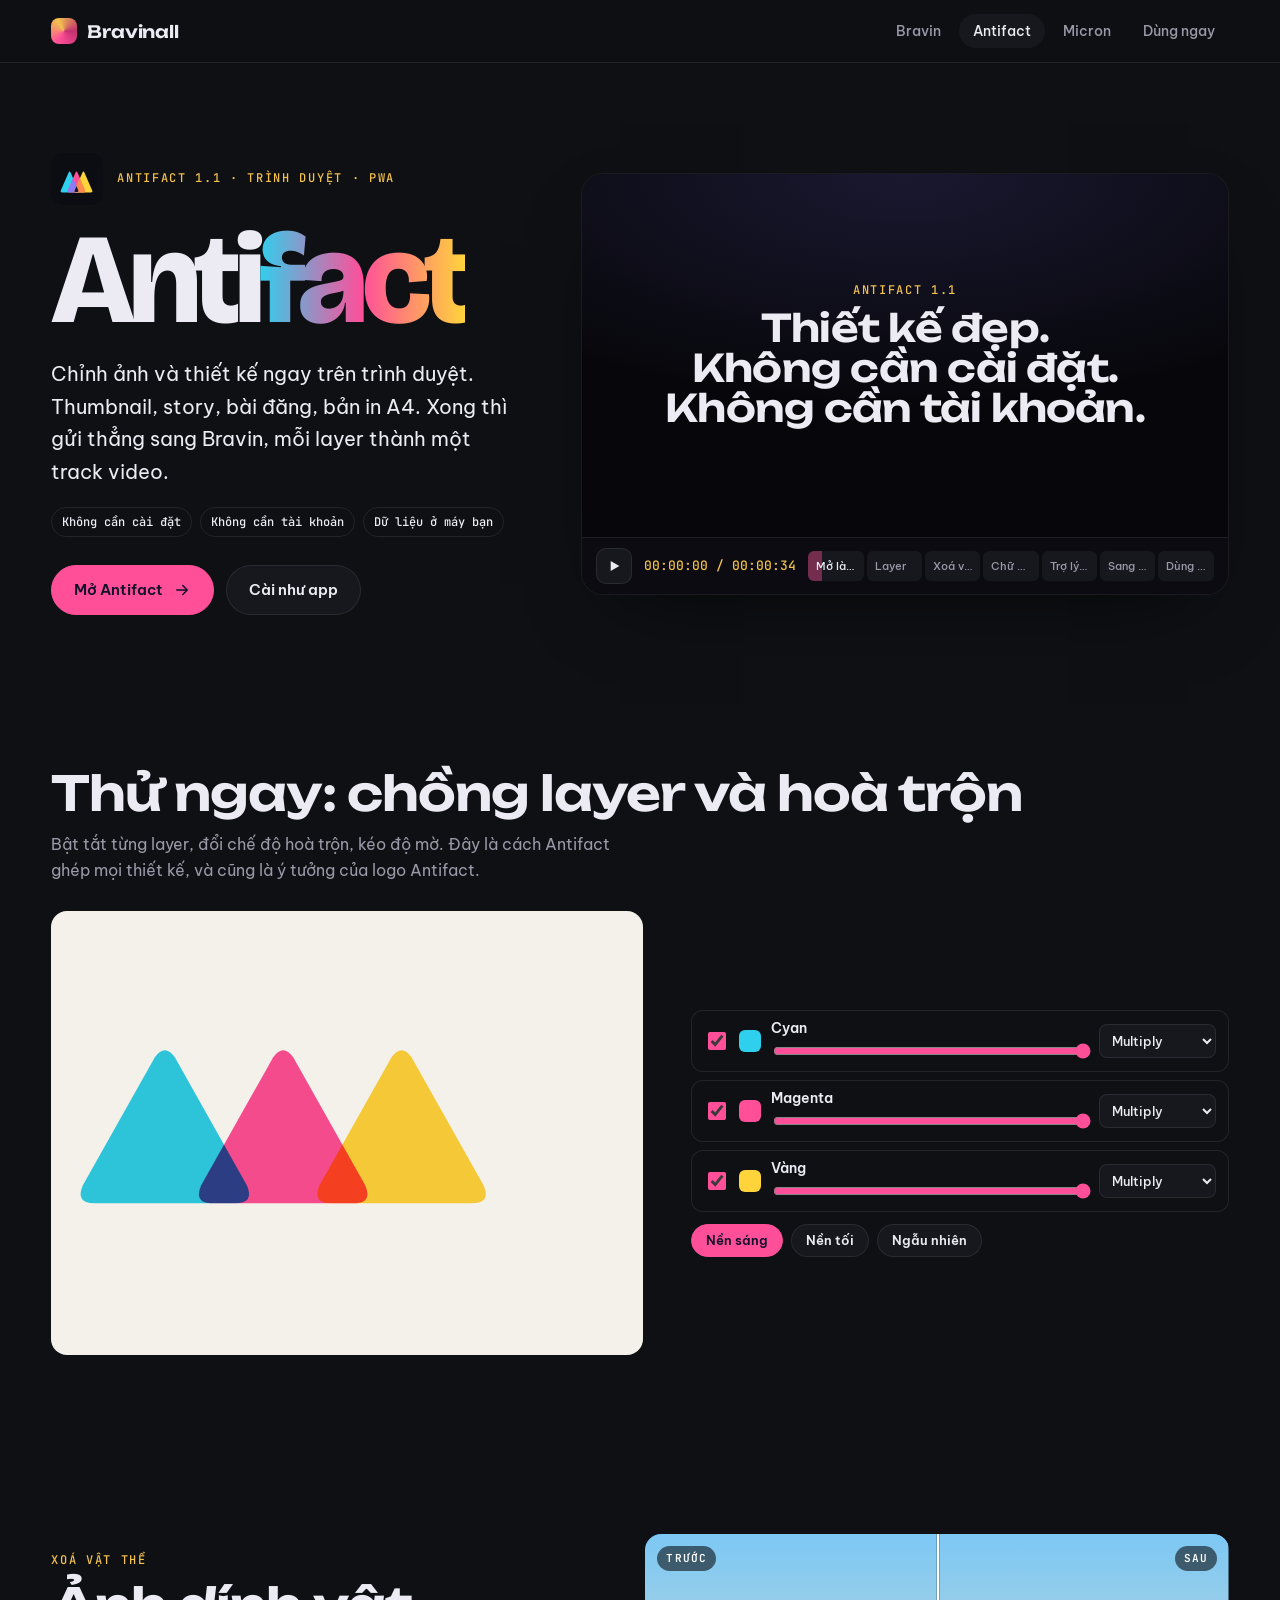
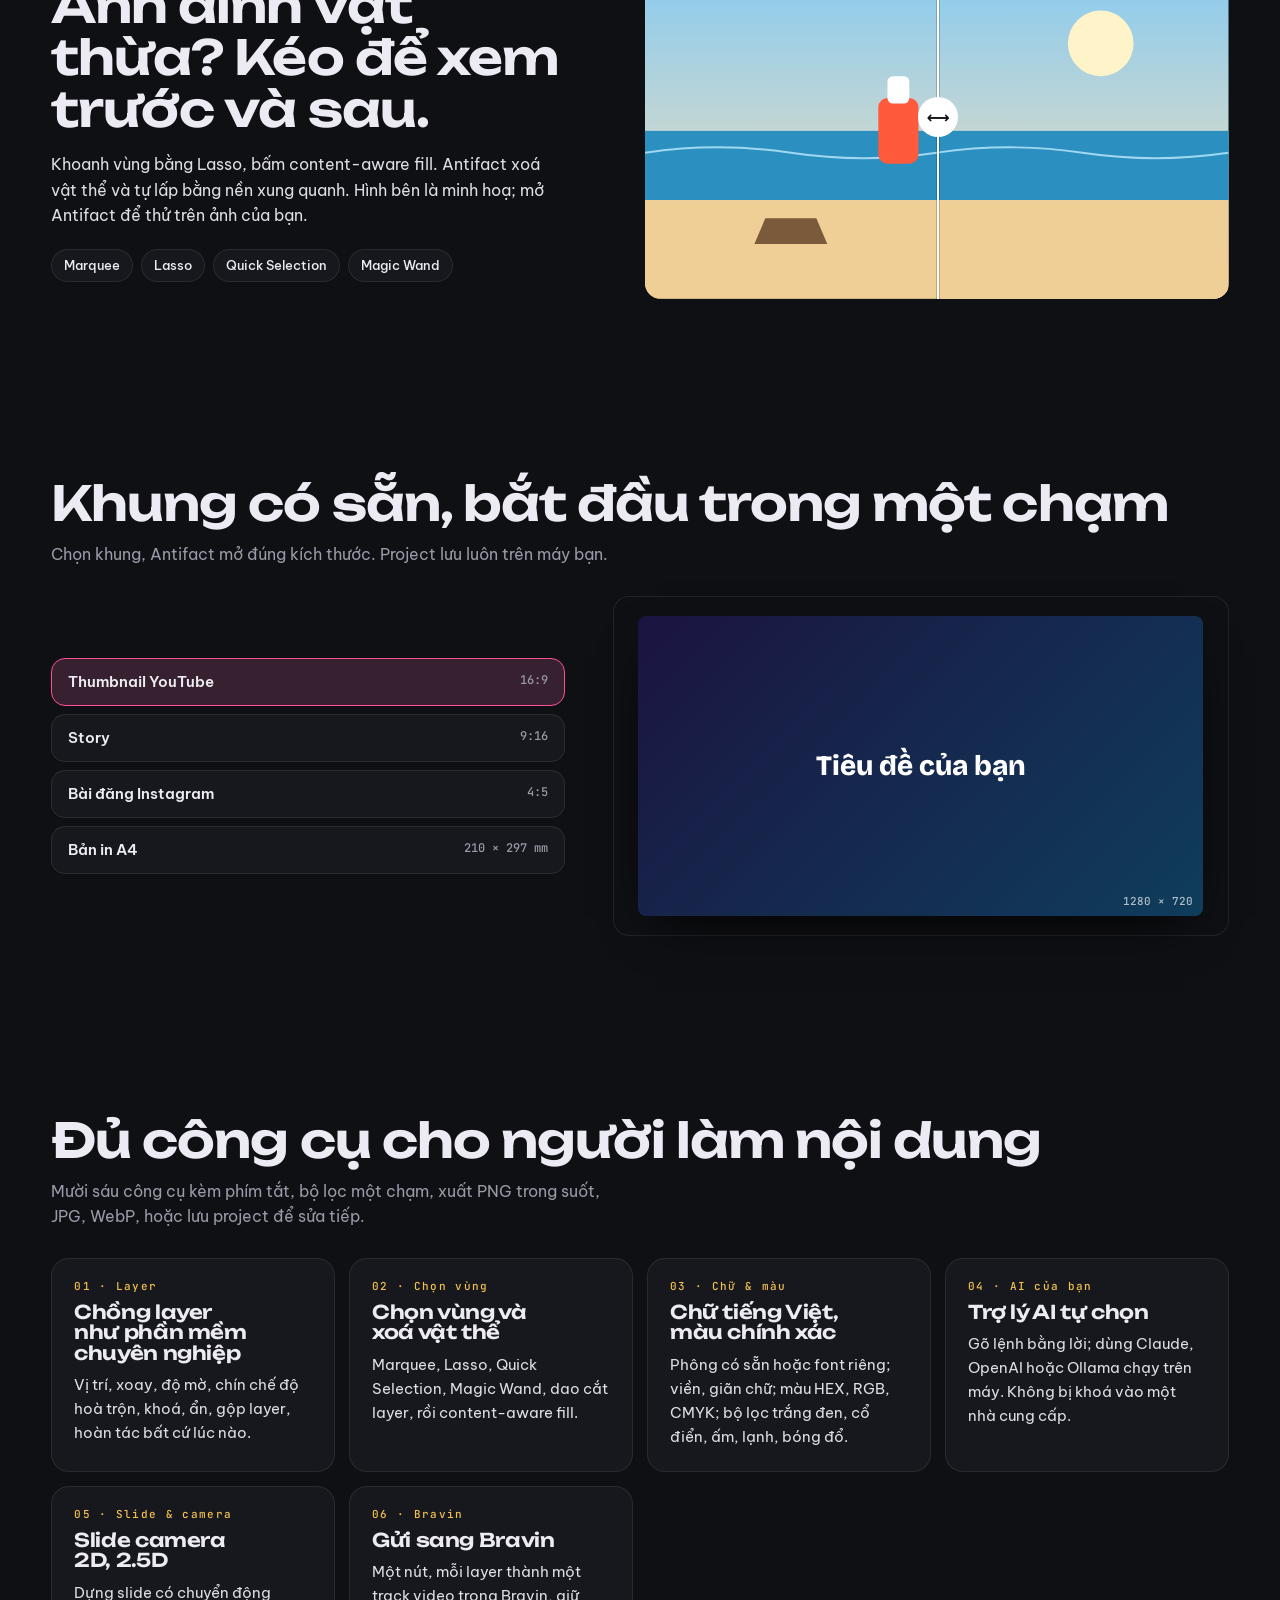
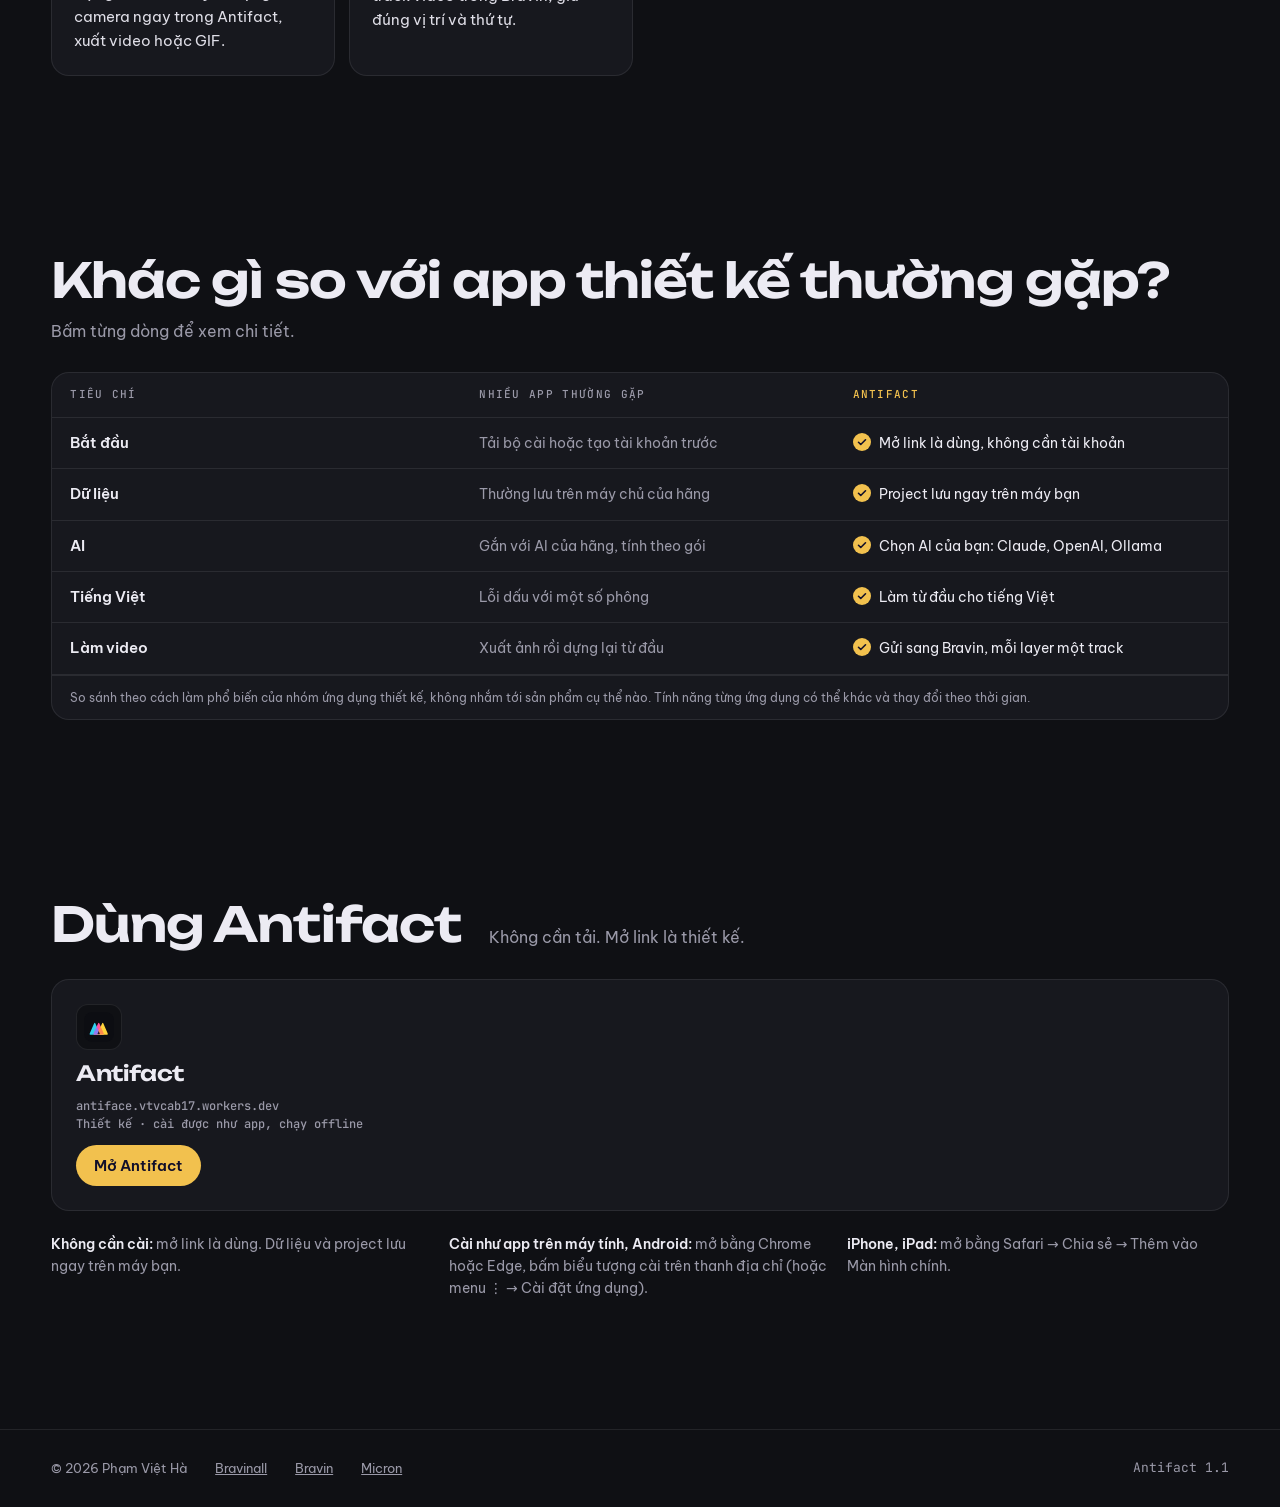
==== commit 7759acca: "Chỉ giữ bản web, bỏ file cài và file tải Co-Authored-By: Claude Opus 5.5 <noreply@anthropic.com> Cla" ====
--- a/site/antifact.html
+++ b/site/antifact.html
@@ -77,7 +77,7 @@
       <a href="bravin.html">Bravin</a>
       <a href="antifact.html" aria-current="page">Antifact</a>
       <a href="micron.html">Micron</a>
-      <a href="index.html#tai-ve">Tải về</a>
+      <a href="index.html#tai-ve">Dùng ngay</a>
     </nav>
   </div>
 </header>
@@ -93,7 +93,7 @@
         <div class="cta">
           <a class="btn primary" href="https://antiface.vtvcab17.workers.dev/" target="_blank" rel="noopener">Mở Antifact
             <svg viewBox="0 0 24 24" fill="none" stroke="currentColor" stroke-width="2" stroke-linecap="round"><path d="M5 12h14M13 6l6 6-6 6"/></svg></a>
-          <a class="btn" href="#tai-ve">Tải về</a>
+          <a class="btn" href="#tai-ve">Cài như app</a>
         </div>
       </div>
 
@@ -222,19 +222,16 @@
   </section>
 
   <section class="sec wrap" id="tai-ve">
-    <div class="sec-head"><h2>Dùng Antifact</h2><p class="muted">Không cần cài. Muốn dùng như app thì cài từ trình duyệt.</p></div>
+    <div class="sec-head"><h2>Dùng Antifact</h2><p class="muted">Không cần tải. Mở link là thiết kế.</p></div>
     <div class="dl">
-      <a class="get web" href="https://antiface.vtvcab17.workers.dev/" target="_blank" rel="noopener" data-os="windows mac other android ios">
-        <span class="ic"><svg viewBox="0 0 24 24" fill="none" stroke="currentColor" stroke-width="1.8"><circle cx="12" cy="12" r="9"/><path d="M3 12h18M12 3c3 3.5 3 14.5 0 18M12 3c-3 3.5-3 14.5 0 18"/></svg></span>
-        <h3>Bản web</h3><span class="meta">antiface.vtvcab17.workers.dev<br>Chrome, Edge, Safari · cài được như app</span><span class="act">Mở ngay</span></a>
-      <a class="get" href="downloads/Antifact-1.1.html" download>
-        <span class="host">Cloudflare</span>
-        <span class="ic"><svg viewBox="0 0 24 24" fill="none" stroke="currentColor" stroke-width="1.8"><path d="M14 3H7a2 2 0 0 0-2 2v14a2 2 0 0 0 2 2h10a2 2 0 0 0 2-2V8z"/><path d="M14 3v5h5M12 11v6M9 14l3 3 3-3"/></svg></span>
-        <h3>Bản một file</h3><span class="meta">Antifact-1.1.html · 0,4 MB<br>Mở trực tiếp bằng trình duyệt</span><span class="act">Tải file</span></a>
+        <a class="get web" href="https://antiface.vtvcab17.workers.dev/" target="_blank" rel="noopener">
+          <span class="ic"><img src="assets/brand/antifact.svg" alt="" width="30" height="30"></span>
+          <h3>Antifact</h3><span class="meta">antiface.vtvcab17.workers.dev<br>Thiết kế · cài được như app, chạy offline</span><span class="act">Mở Antifact</span></a>
     </div>
     <div class="notes">
-      <p><b>Cài như app:</b> mở bản web bằng Chrome hoặc Edge, bấm biểu tượng cài trên thanh địa chỉ. Trên iPhone, iPad: Safari → Chia sẻ → Thêm vào Màn hình chính.</p>
-      <p><b>Bản một file:</b> tiện mang đi, mở bằng trình duyệt là dùng; bản này không chạy offline như bản cài.</p>
+      <p><b>Không cần cài:</b> mở link là dùng. Dữ liệu và project lưu ngay trên máy bạn.</p>
+      <p><b>Cài như app trên máy tính, Android:</b> mở bằng Chrome hoặc Edge, bấm biểu tượng cài trên thanh địa chỉ (hoặc menu ⋮ → Cài đặt ứng dụng).</p>
+      <p><b>iPhone, iPad:</b> mở bằng Safari → Chia sẻ → Thêm vào Màn hình chính.</p>
     </div>
   </section>
 </main>
--- a/site/assets/site.css
+++ b/site/assets/site.css
@@ -178,3 +178,4 @@
 .promo .scene svg [data-anim]{transform-box:fill-box;transform-origin:center}
 @keyframes typing{from{width:0}to{width:100%}}
 .typer{display:inline-block;overflow:hidden;white-space:nowrap;vertical-align:bottom;animation:typing 1.8s steps(28) both}
+.get .ic img{display:block;border-radius:8px}
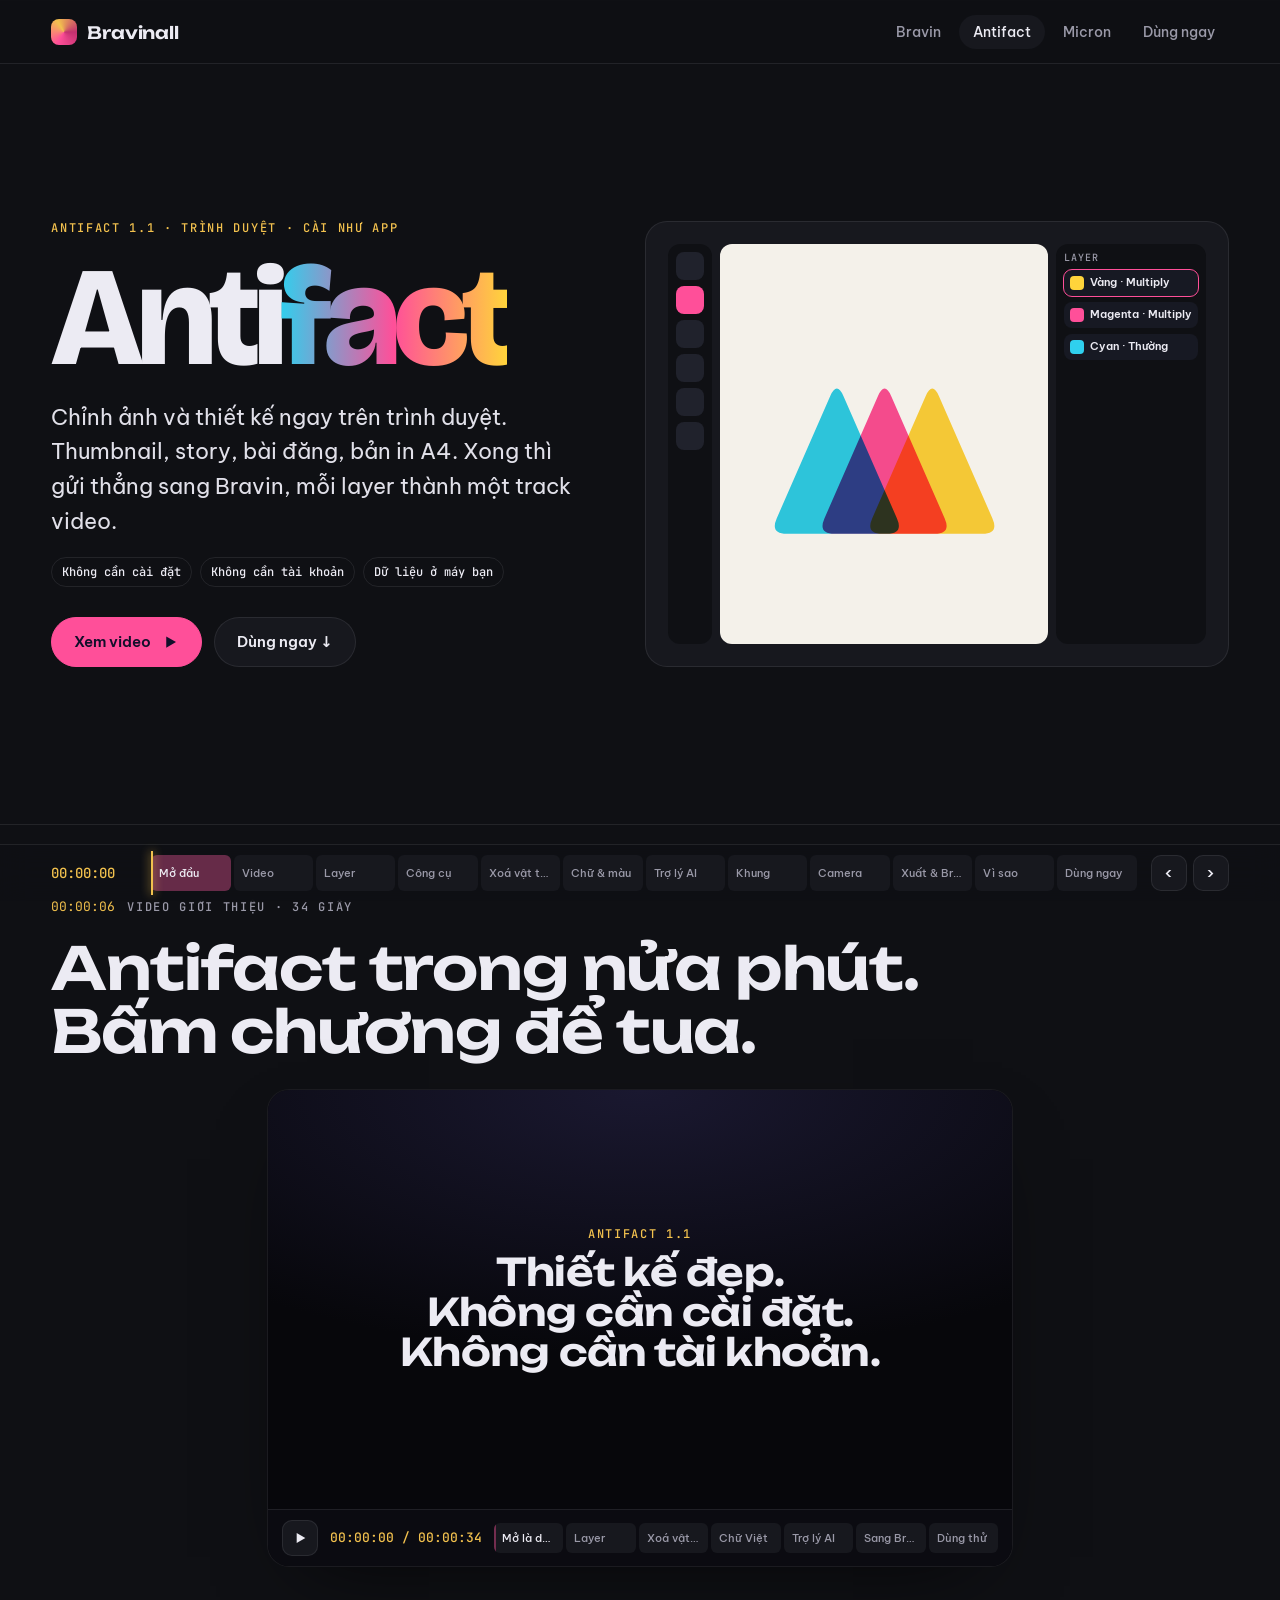
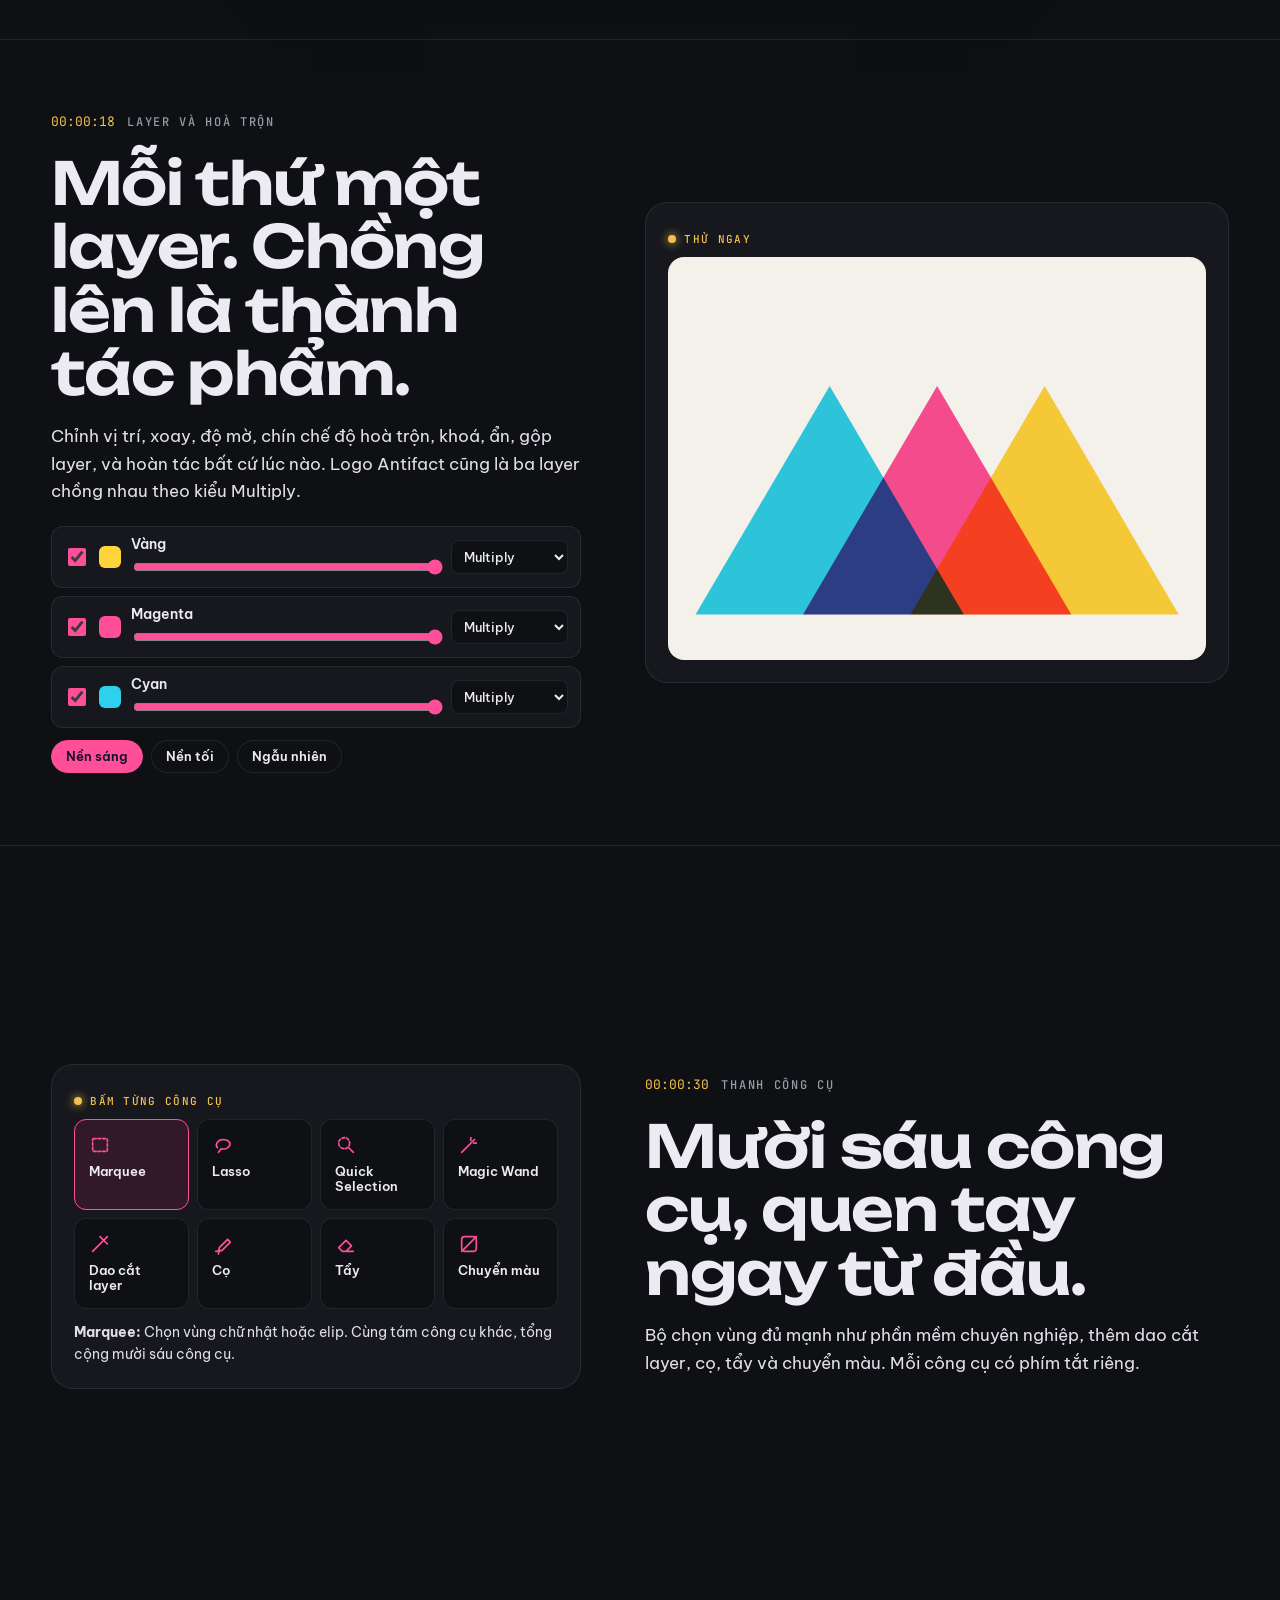
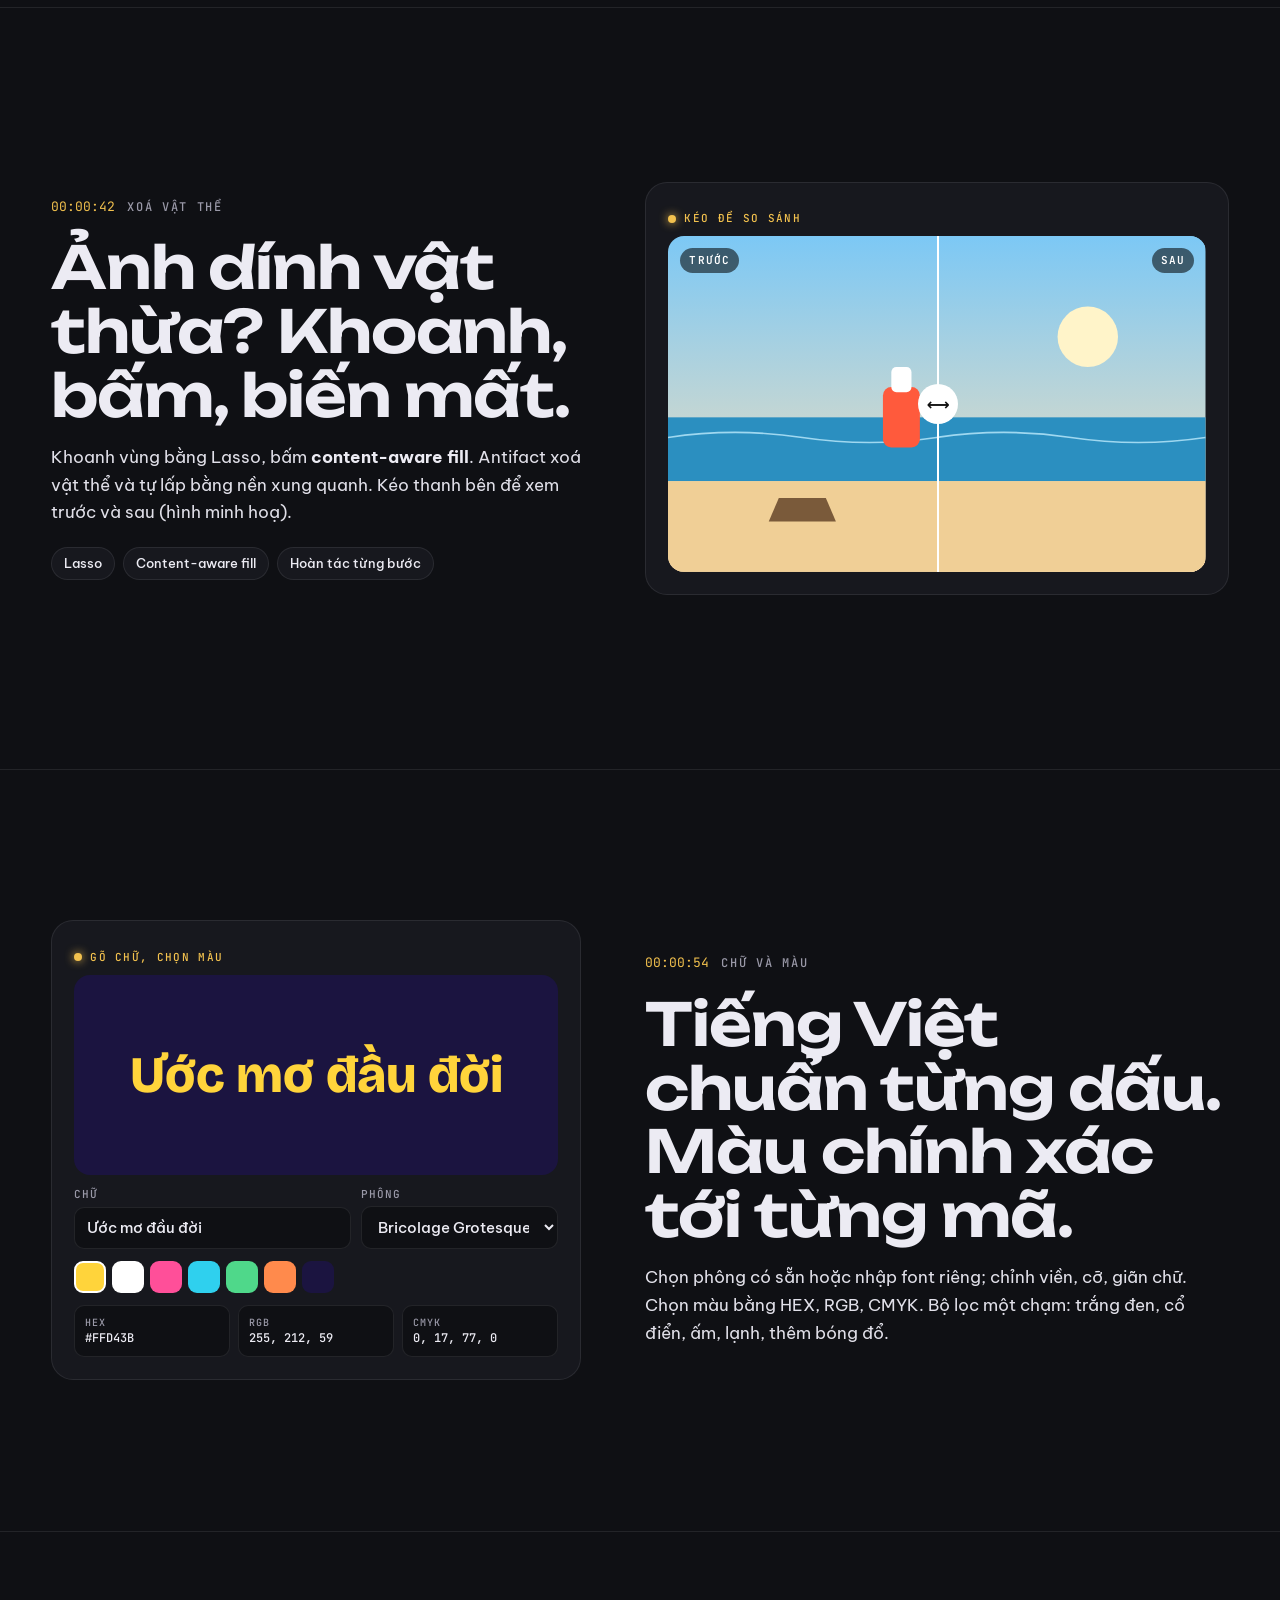
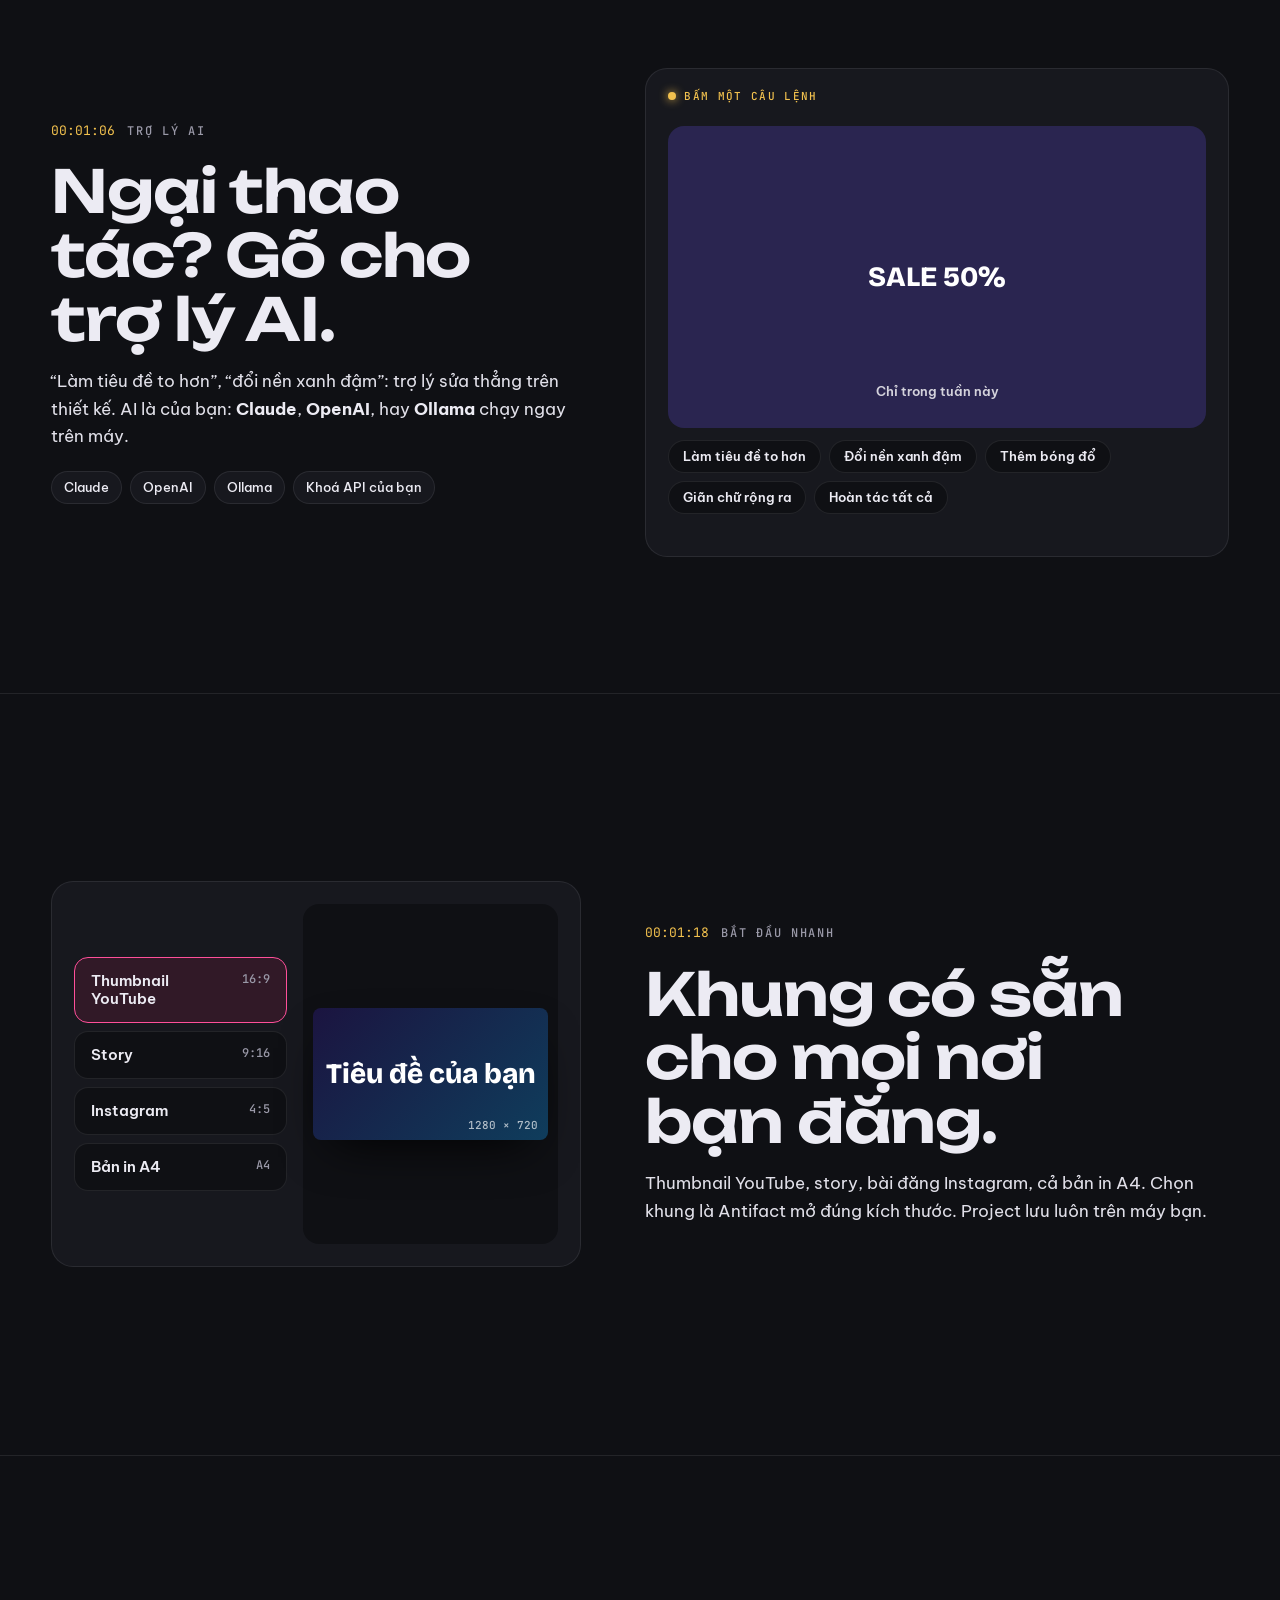
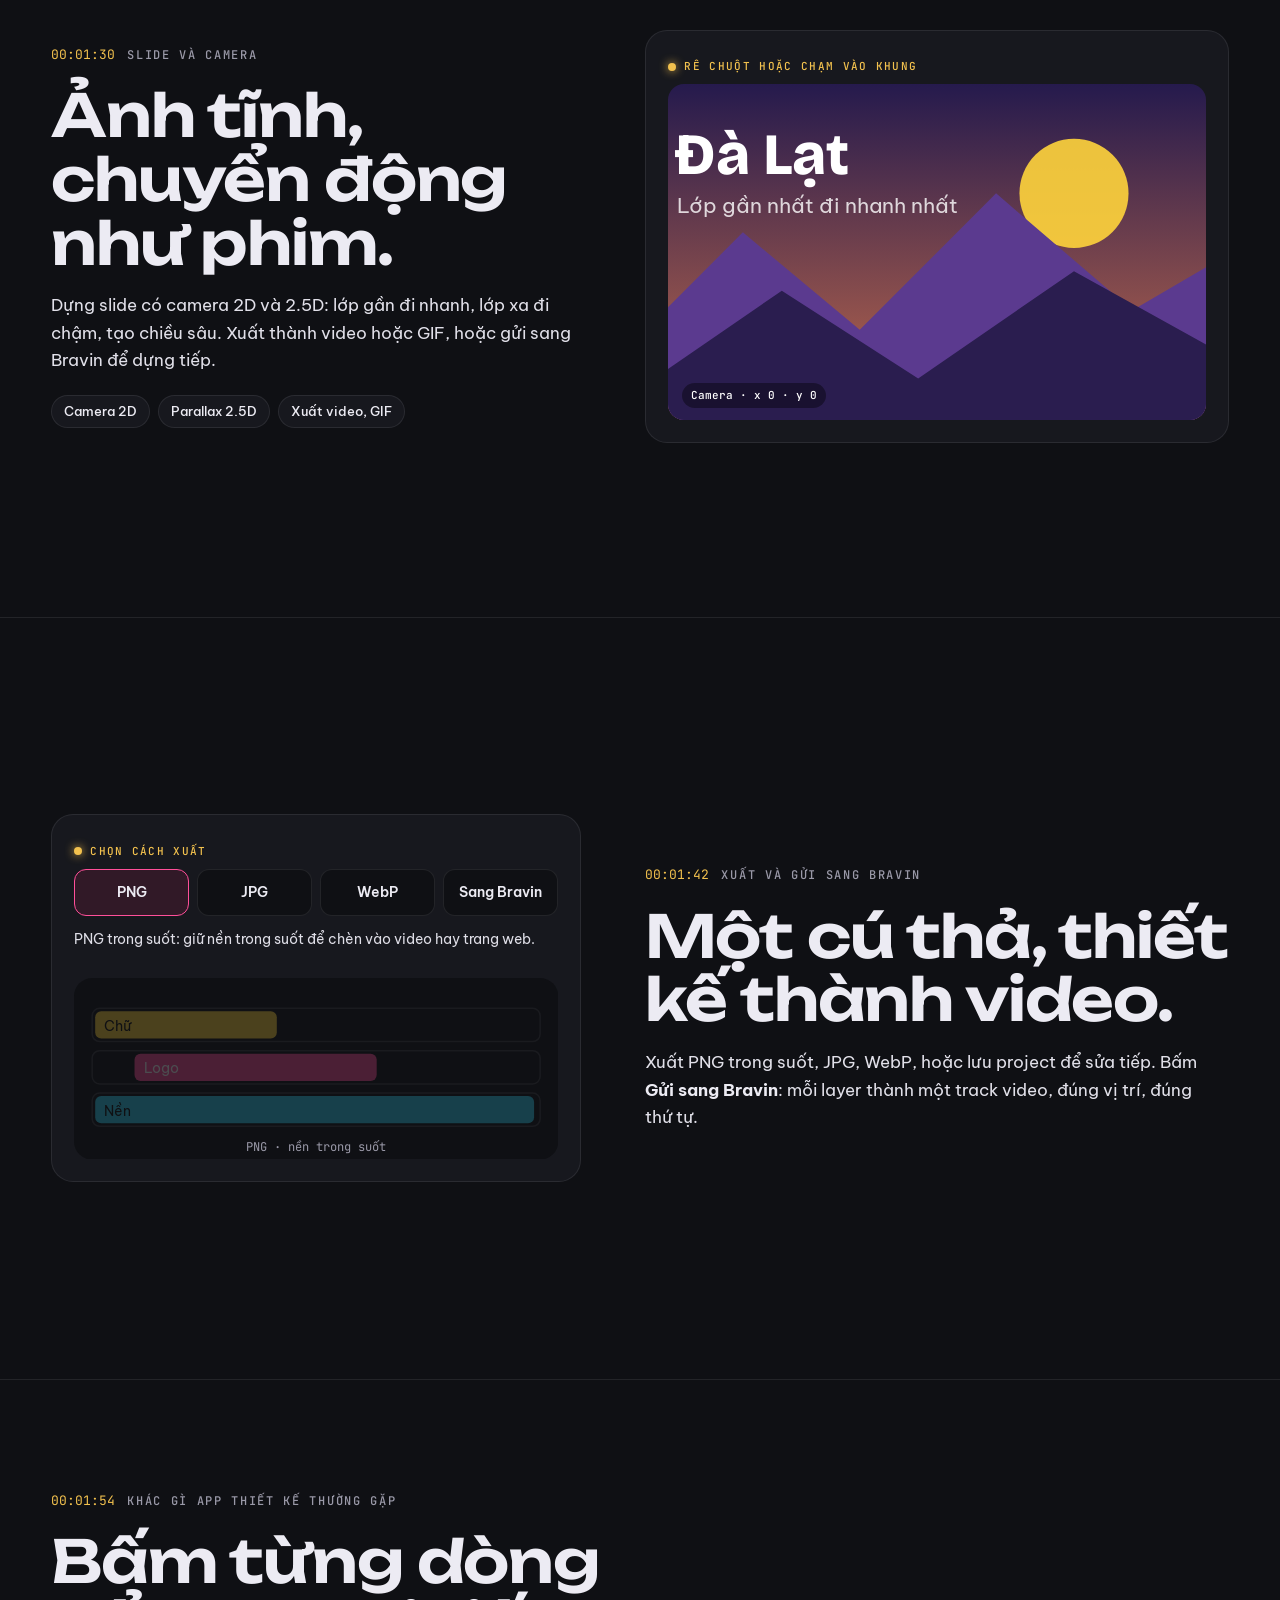
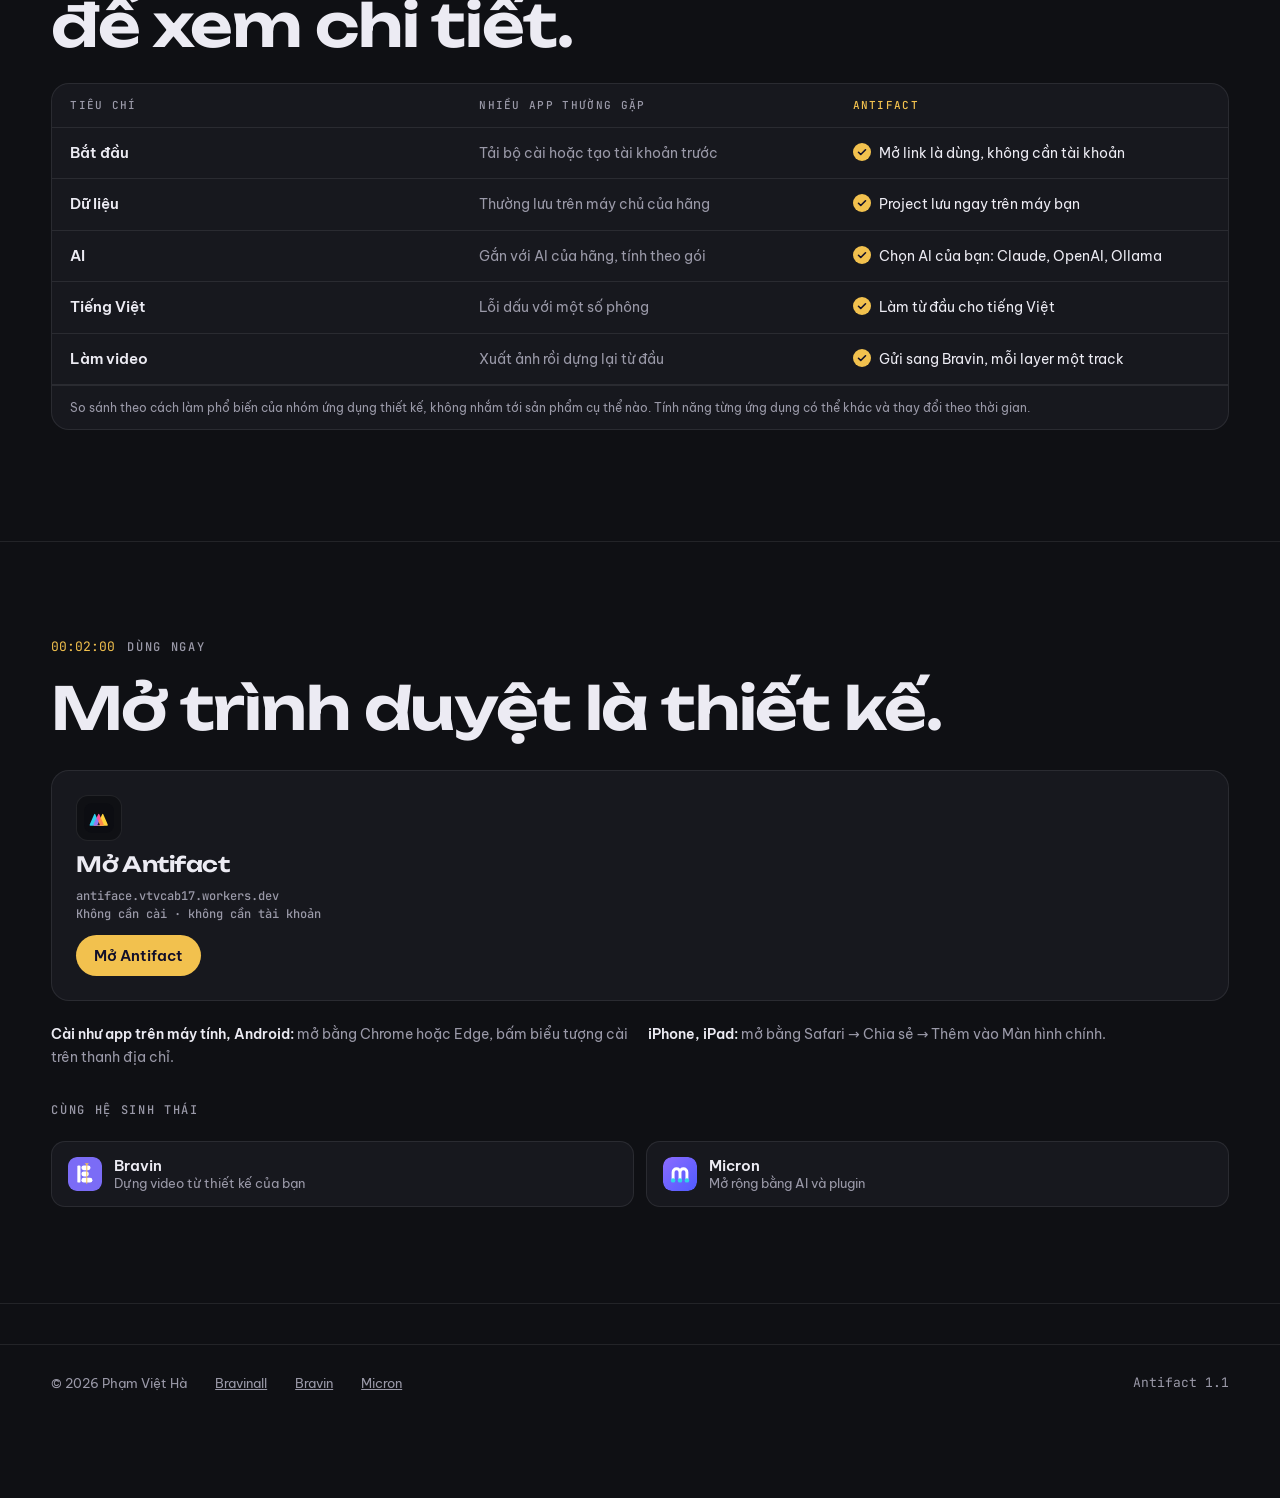
==== commit 9df89d54: "Antifact và Micron thành trang trình chiếu giống Bravin - Mỗi tính năng một slide, thanh timeline ở " ====
--- a/site/antifact.html
+++ b/site/antifact.html
@@ -10,14 +10,13 @@
 <link rel="preconnect" href="https://fonts.gstatic.com" crossorigin>
 <link rel="stylesheet" href="https://fonts.googleapis.com/css2?family=Be+Vietnam+Pro:wght@400;500;600&family=JetBrains+Mono:wght@500&family=Unbounded:wght@500;600;700&family=Bricolage+Grotesque:wght@700;800&display=swap">
 <link rel="stylesheet" href="assets/site.css">
+<link rel="stylesheet" href="assets/deck.css">
 <style>
 body{--iris:#ff4f99;--iris-deep:#c2306f}
-.phero h1{font-family:"Bricolage Grotesque",var(--f-display);font-weight:800}
-.phero h1 em{font-style:normal;background:linear-gradient(90deg,var(--af-c),var(--af-m) 50%,var(--af-y));-webkit-background-clip:text;background-clip:text;color:transparent}
+.hero h1{font-family:"Bricolage Grotesque",var(--f-display);font-weight:800}
+.hero h1 em{font-style:normal;background:linear-gradient(90deg,var(--af-c),var(--af-m) 50%,var(--af-y));-webkit-background-clip:text;background-clip:text;color:transparent}
 .badges{display:flex;flex-wrap:wrap;gap:8px;margin-top:18px}
 .badges span{font:500 12px/1 var(--f-mono);padding:8px 10px;border-radius:999px;border:1px solid var(--line);color:var(--fg)}
-
-/* cảnh promo riêng của Antifact */
 .mt{mix-blend-mode:multiply}
 @keyframes wipe{0%,25%{clip-path:inset(0 0 0 0)}70%,100%{clip-path:inset(0 0 0 100%)}}
 @keyframes lasso{from{stroke-dashoffset:400}to{stroke-dashoffset:0}}
@@ -25,51 +24,100 @@
 @keyframes bg{0%,35%{fill:#2a2550}60%,100%{fill:#0f3d5c}}
 .flyer{animation:fly1 3.6s ease-in-out both}
 
-/* sân chơi hoà trộn */
-.mix{display:grid;grid-template-columns:minmax(0,1.1fr) minmax(0,1fr);gap:clamp(20px,4vw,48px);align-items:center}
+/* mở đầu: editor thu nhỏ */
+.ed{display:grid;grid-template-columns:44px minmax(0,1fr) 150px;gap:8px;height:clamp(260px,32vw,400px)}
+.ed .rail,.ed .insp{background:var(--ink);border-radius:12px;padding:8px;display:flex;flex-direction:column;gap:6px}
+.ed .rail i{display:block;aspect-ratio:1;border-radius:8px;background:#20222c}
+.ed .rail i:nth-child(2){background:var(--iris)}
+.ed .cvs{position:relative;border-radius:12px;background:#f4f1ea;overflow:hidden;display:grid;place-items:center}
+.ed .cvs svg{width:70%;height:auto}
+.ed .insp b{font:500 10px/1.2 var(--f-mono);letter-spacing:.1em;text-transform:uppercase;color:var(--muted)}
+.ed .insp .l{display:flex;align-items:center;gap:6px;padding:6px;border-radius:8px;background:#171923;font:600 11px/1 var(--f-body)}
+.ed .insp .l s{width:14px;height:14px;border-radius:4px;display:block}
+.ed .insp .l.on{outline:1px solid var(--iris)}
+@keyframes bob{0%,100%{transform:translateY(0)}50%{transform:translateY(-6px)}}
+.ed .cvs .p1{animation:bob 4s ease-in-out infinite}.ed .cvs .p2{animation:bob 4s .4s ease-in-out infinite}.ed .cvs .p3{animation:bob 4s .8s ease-in-out infinite}
+
+/* hoà trộn */
 .mixbox{position:relative;aspect-ratio:4/3;border-radius:16px;overflow:hidden;background:#f4f1ea}
 .mixbox.dark{background:#0c0d12}
-.mixbox .lyr{position:absolute;width:52%;aspect-ratio:1.15;bottom:10%;clip-path:path("M20 160Q0 160 8 142L80 14Q90 0 100 14L172 142Q180 160 160 160Z");transition:transform .3s,opacity .3s}
+.mixbox .lyr{position:absolute;width:52%;aspect-ratio:1.15;bottom:10%;clip-path:polygon(50% 4%,98% 98%,2% 98%);border-radius:10px;transition:transform .3s,opacity .3s}
 .mixbox .lyr.c{left:4%;background:var(--af-c)}.mixbox .lyr.m{left:24%;background:var(--af-m)}.mixbox .lyr.y{left:44%;background:var(--af-y)}
 .mixbox .lyr.off{opacity:0;transform:translateY(20px)}
-.lyrs{display:grid;gap:8px}
-.lrow{display:grid;grid-template-columns:auto auto minmax(0,1fr) auto;gap:10px;align-items:center;padding:10px 12px;border-radius:12px;background:var(--ink);border:1px solid var(--line)}
+.lyrs{display:grid;gap:8px;margin-top:20px}
+.lrow{display:grid;grid-template-columns:auto auto minmax(0,1fr) auto;gap:10px;align-items:center;padding:10px 12px;border-radius:12px;background:var(--panel);border:1px solid var(--line)}
 .lrow .sw{width:22px;height:22px;border-radius:6px}
 .lrow label{font:600 14px/1 var(--f-body)}
-.lrow select{background:var(--panel);color:var(--fg);border:1px solid var(--line);border-radius:8px;padding:7px 8px;font:500 13px/1 var(--f-body);justify-self:end}
+.lrow select{background:var(--ink);color:var(--fg);border:1px solid var(--line);border-radius:8px;padding:7px 8px;font:500 13px/1 var(--f-body)}
 .lrow input[type=checkbox]{width:18px;height:18px;accent-color:var(--iris)}
-.lrow input[type=range]{accent-color:var(--iris);width:100%}
-.ctlrow{display:flex;flex-wrap:wrap;gap:8px;margin-top:12px}
-.ctlrow button{border:1px solid var(--line);background:var(--panel);color:var(--fg);border-radius:999px;padding:9px 14px;font:600 13px/1 var(--f-body);cursor:pointer}
-.ctlrow button[aria-pressed="true"]{background:var(--iris);color:#120f2a;border-color:var(--iris)}
+.lrow input[type=range]{accent-color:var(--iris);width:100%;display:block;margin-top:8px}
+
+/* công cụ */
+.tools{display:grid;grid-template-columns:repeat(4,minmax(0,1fr));gap:8px}
+.tool{display:flex;flex-direction:column;gap:8px;align-items:flex-start;padding:14px;border-radius:12px;background:var(--ink);border:1px solid var(--line);font:600 13px/1.2 var(--f-body);cursor:pointer;color:var(--fg);text-align:left}
+.tool svg{width:22px;height:22px;color:var(--iris)}
+.tool[aria-pressed="true"]{border-color:var(--iris);background:color-mix(in srgb,var(--iris) 14%,var(--ink))}
+.tooltip{margin-top:12px;min-height:3em;font-size:14px;color:color-mix(in srgb,var(--fg) 84%,var(--muted))}
 
 /* trước / sau */
 .ba{position:relative;aspect-ratio:16/10;border-radius:16px;overflow:hidden;user-select:none;touch-action:pan-y}
 .ba svg{position:absolute;inset:0;width:100%;height:100%}
 .ba .after{clip-path:inset(0 0 0 var(--x,50%))}
-.ba .handle{position:absolute;top:0;bottom:0;left:var(--x,50%);width:2px;background:#fff;box-shadow:0 0 0 1px rgba(0,0,0,.2);pointer-events:none}
-.ba .handle::after{content:"⟷";position:absolute;top:50%;left:50%;transform:translate(-50%,-50%);width:40px;height:40px;border-radius:50%;background:#fff;color:#111;display:grid;place-items:center;font:700 16px/40px var(--f-body);text-align:center}
+.ba .handle{position:absolute;top:0;bottom:0;left:var(--x,50%);width:2px;background:#fff;pointer-events:none}
+.ba .handle::after{content:"⟷";position:absolute;top:50%;left:50%;transform:translate(-50%,-50%);width:40px;height:40px;border-radius:50%;background:#fff;color:#111;font:700 16px/40px var(--f-body);text-align:center}
 .ba .lb{position:absolute;top:12px;font:600 11px/1 var(--f-mono);letter-spacing:.1em;text-transform:uppercase;background:rgba(0,0,0,.55);color:#fff;padding:7px 9px;border-radius:999px}
 .ba input{position:absolute;inset:0;width:100%;height:100%;opacity:0;cursor:ew-resize;margin:0}
 
-/* khung bắt đầu nhanh */
-.frames{display:grid;grid-template-columns:minmax(0,1fr) minmax(0,1.2fr);gap:clamp(20px,4vw,48px);align-items:center}
+/* chữ & màu */
+.typebox{border-radius:16px;min-height:200px;display:grid;place-items:center;padding:24px;text-align:center;transition:background .3s}
+.typebox .t{font:800 clamp(28px,4vw,52px)/1.1 "Bricolage Grotesque",var(--f-display);word-break:break-word}
+.fields{display:grid;grid-template-columns:minmax(0,1.4fr) minmax(0,1fr);gap:10px;margin-top:14px}
+.fields label{display:grid;gap:6px;font:500 11px/1 var(--f-mono);letter-spacing:.1em;text-transform:uppercase;color:var(--muted)}
+.fields input,.fields select{background:var(--ink);border:1px solid var(--line);border-radius:10px;color:var(--fg);padding:10px 12px;font:500 15px/1.2 var(--f-body);min-width:0}
+.cols{display:flex;gap:6px;flex-wrap:wrap;margin-top:12px}
+.cols button{width:32px;height:32px;border-radius:9px;border:2px solid transparent;cursor:pointer}
+.cols button[aria-pressed="true"]{border-color:#fff}
+.codes{display:grid;grid-template-columns:repeat(3,minmax(0,1fr));gap:8px;margin-top:12px;font:500 12px/1.4 var(--f-mono)}
+.codes div{background:var(--ink);border:1px solid var(--line);border-radius:10px;padding:10px}
+.codes b{display:block;color:var(--muted);font-weight:500;font-size:10px;letter-spacing:.1em}
+
+/* trợ lý AI */
+.aiwrap{display:grid;gap:12px}
+.design{position:relative;aspect-ratio:16/9;border-radius:16px;overflow:hidden;display:grid;place-items:center;transition:background .5s}
+.design .ttl{font:800 28px/1 "Bricolage Grotesque",var(--f-display);color:#fff;transition:font-size .5s,text-shadow .5s,letter-spacing .5s}
+.design .sub{position:absolute;bottom:10%;font:600 13px/1 var(--f-body);color:#ffffffcc}
+.chat{display:grid;gap:8px;max-height:150px;overflow:auto;padding:4px}
+.chat p{max-width:80%;padding:9px 12px;border-radius:12px;font-size:14px}
+.chat .u{justify-self:end;background:var(--iris);color:#120f2a}
+.chat .a{background:var(--ink);border:1px solid var(--line)}
+
+/* khung */
 .fpick{display:grid;gap:8px}
-.fpick button{display:flex;justify-content:space-between;gap:12px;text-align:left;border:1px solid var(--line);background:var(--panel);color:var(--fg);border-radius:14px;padding:14px 16px;font:600 15px/1.2 var(--f-body);cursor:pointer}
+.fpick button{display:flex;justify-content:space-between;gap:12px;text-align:left;border:1px solid var(--line);background:var(--ink);color:var(--fg);border-radius:14px;padding:14px 16px;font:600 15px/1.2 var(--f-body);cursor:pointer}
 .fpick button small{font:500 12px/1.2 var(--f-mono);color:var(--muted)}
-.fpick button[aria-pressed="true"]{border-color:var(--iris);background:color-mix(in srgb,var(--iris) 14%,var(--panel))}
-.fview{height:340px;display:grid;place-items:center;background:var(--ink);border-radius:16px;border:1px solid var(--line)}
+.fpick button[aria-pressed="true"]{border-color:var(--iris);background:color-mix(in srgb,var(--iris) 14%,var(--ink))}
+.fview{height:340px;display:grid;place-items:center;background:var(--ink);border-radius:16px}
 .fbox{position:relative;max-height:300px;max-width:92%;border-radius:8px;background:linear-gradient(135deg,#1b1440,#0f3d5c);box-shadow:0 20px 50px -20px #000;transition:aspect-ratio .4s,height .4s,width .4s;display:grid;place-items:center;overflow:hidden}
 .fbox b{font:800 clamp(16px,2.4vw,28px)/1 "Bricolage Grotesque",var(--f-display);color:#fff;text-align:center;padding:10px}
 .fbox i{position:absolute;bottom:8px;right:10px;font:500 11px var(--f-mono);color:#ffffffaa;font-style:normal}
 
-.tools{display:grid;grid-template-columns:repeat(auto-fill,minmax(150px,1fr));gap:8px}
-.tool{display:flex;align-items:center;gap:10px;padding:12px;border-radius:12px;background:var(--panel);border:1px solid var(--line);font:600 14px/1.2 var(--f-body)}
-.tool svg{width:20px;height:20px;flex:none;color:var(--iris)}
-@media (max-width:900px){.mix,.frames{grid-template-columns:1fr}}
+/* camera 2.5D */
+.para{position:relative;aspect-ratio:16/10;border-radius:16px;overflow:hidden;background:linear-gradient(#251a4d,#ff8a4c 140%);cursor:crosshair}
+.para .ly{position:absolute;inset:-8%;transition:transform .15s ease-out;pointer-events:none}
+.para .ly svg{width:100%;height:100%}
+.para .hud{position:absolute;left:14px;bottom:12px;font:500 11px/1 var(--f-mono);color:#fff;background:rgba(0,0,0,.4);padding:7px 9px;border-radius:999px}
+
+/* xuất */
+.exp{display:grid;grid-template-columns:repeat(4,minmax(0,1fr));gap:8px}
+.exp button{border:1px solid var(--line);background:var(--ink);color:var(--fg);border-radius:12px;padding:14px 10px;font:600 14px/1.2 var(--f-body);cursor:pointer}
+.exp button[aria-pressed="true"]{border-color:var(--iris);background:color-mix(in srgb,var(--iris) 14%,var(--ink))}
+.expinfo{margin-top:12px;font-size:14px;color:color-mix(in srgb,var(--fg) 84%,var(--muted));min-height:3em}
+
+@media (max-width:980px){.ed{grid-template-columns:36px minmax(0,1fr)}.ed .insp{display:none}.tools{grid-template-columns:repeat(2,minmax(0,1fr))}.exp{grid-template-columns:repeat(2,minmax(0,1fr))}}
+@media (prefers-reduced-motion:reduce){.ed .cvs .p1,.ed .cvs .p2,.ed .cvs .p3{animation:none}}
 </style>
 </head>
-<body>
+<body data-total="120">
 <header class="bar">
   <div class="wrap">
     <a class="logo" href="index.html"><i aria-hidden="true"></i>Bravinall</a>
@@ -82,23 +130,36 @@
   </div>
 </header>
 
-<main>
-  <section class="phero wrap">
-    <div class="grid">
-      <div>
-        <div class="plogo"><img src="assets/brand/antifact.svg" alt=""><span class="eyebrow">Antifact 1.1 · Trình duyệt · PWA</span></div>
-        <h1>Anti<em>fact</em></h1>
+<main id="deck">
+  <section class="slide hero" id="mo-dau" data-label="Mở đầu">
+    <div class="wrap split">
+      <div>
+        <p class="eyebrow">Antifact 1.1 · Trình duyệt · Cài như app</p>
+        <h1 style="margin-top:18px">Anti<em>fact</em></h1>
         <p class="body">Chỉnh ảnh và thiết kế ngay trên trình duyệt. Thumbnail, story, bài đăng, bản in A4. Xong thì gửi thẳng sang Bravin, mỗi layer thành một track video.</p>
         <div class="badges"><span>Không cần cài đặt</span><span>Không cần tài khoản</span><span>Dữ liệu ở máy bạn</span></div>
         <div class="cta">
-          <a class="btn primary" href="https://antiface.vtvcab17.workers.dev/" target="_blank" rel="noopener">Mở Antifact
-            <svg viewBox="0 0 24 24" fill="none" stroke="currentColor" stroke-width="2" stroke-linecap="round"><path d="M5 12h14M13 6l6 6-6 6"/></svg></a>
-          <a class="btn" href="#tai-ve">Cài như app</a>
-        </div>
-      </div>
-
-      <!-- Video giới thiệu: dựng bằng HTML, bấm chương để tua -->
-      <div class="promo" aria-label="Video giới thiệu Antifact">
+          <a class="btn primary" href="#video">Xem video
+            <svg viewBox="0 0 24 24" fill="currentColor"><path d="M7 4.5v15l13-7.5z"/></svg></a>
+          <a class="btn" href="#dung-ngay">Dùng ngay ↓</a>
+        </div>
+      </div>
+      <div class="stage rise" aria-hidden="true">
+        <div class="ed">
+          <div class="rail"><i></i><i></i><i></i><i></i><i></i><i></i></div>
+          <div class="cvs"><svg viewBox="0 4 96 88"><path class="mt p1" d="M7 86Q0 86 2.8 79.6L25.2 28.4Q28 22 30.8 28.4L53.2 79.6Q56 86 49 86Z" fill="#2fd0ee"/><path class="mt p2" d="M27 86Q20 86 22.8 79.6L45.2 28.4Q48 22 50.8 28.4L73.2 79.6Q76 86 69 86Z" fill="#ff4f99"/><path class="mt p3" d="M47 86Q40 86 42.8 79.6L65.2 28.4Q68 22 70.8 28.4L93.2 79.6Q96 86 89 86Z" fill="#ffd43b"/></svg></div>
+          <div class="insp"><b>Layer</b><span class="l on"><s style="background:#ffd43b"></s>Vàng · Multiply</span><span class="l"><s style="background:#ff4f99"></s>Magenta · Multiply</span><span class="l"><s style="background:#2fd0ee"></s>Cyan · Thường</span></div>
+        </div>
+      </div>
+    </div>
+  </section>
+
+  <section class="slide" id="video" data-label="Video">
+    <div class="wrap">
+      <div class="kicker"><span class="tc">00:00:06</span><span class="eyebrow">Video giới thiệu · 34 giây</span></div>
+      <h2 style="max-width:20ch">Antifact trong nửa phút. Bấm chương để tua.</h2>
+      <div style="margin-top:26px">
+<div class="promo" aria-label="Video giới thiệu Antifact">
         <div class="scr">
           <div class="scene center" data-dur="4" data-label="Mở là dùng">
             <div class="cap"><span class="k">Antifact 1.1</span><h3>Thiết kế đẹp.<br>Không cần cài đặt.<br>Không cần tài khoản.</h3></div>
@@ -144,97 +205,220 @@
           </div>
         </div>
       </div>
-    </div>
-  </section>
-
-  <section class="sec wrap">
-    <div class="sec-head"><h2>Thử ngay: chồng layer và hoà trộn</h2><p class="muted">Bật tắt từng layer, đổi chế độ hoà trộn, kéo độ mờ. Đây là cách Antifact ghép mọi thiết kế, và cũng là ý tưởng của logo Antifact.</p></div>
-    <div class="mix">
-      <div class="mixbox" id="mixbox"><div class="lyr c" id="lc"></div><div class="lyr m" id="lm"></div><div class="lyr y" id="ly"></div></div>
-      <div>
+      </div>
+    </div>
+  </section>
+
+  <section class="slide" id="layer" data-label="Layer">
+    <div class="wrap split">
+      <div>
+        <div class="kicker"><span class="tc">00:00:18</span><span class="eyebrow">Layer và hoà trộn</span></div>
+        <h2>Mỗi thứ một layer. Chồng lên là thành tác phẩm.</h2>
+        <p class="body">Chỉnh vị trí, xoay, độ mờ, chín chế độ hoà trộn, khoá, ẩn, gộp layer, và hoàn tác bất cứ lúc nào. Logo Antifact cũng là ba layer chồng nhau theo kiểu Multiply.</p>
         <div class="lyrs" id="lyrs"></div>
-        <div class="ctlrow"><button type="button" id="bgL" aria-pressed="true">Nền sáng</button><button type="button" id="bgD" aria-pressed="false">Nền tối</button><button type="button" id="rnd">Ngẫu nhiên</button></div>
-      </div>
-    </div>
-  </section>
-
-  <section class="sec wrap">
-    <div class="split2">
-      <div>
-        <p class="eyebrow">Xoá vật thể</p>
-        <h2 style="font-size:clamp(28px,4vw,48px);margin-top:12px">Ảnh dính vật thừa? Kéo để xem trước và sau.</h2>
-        <p style="margin-top:16px;max-width:46ch;color:color-mix(in srgb,var(--fg) 84%,var(--muted))">Khoanh vùng bằng Lasso, bấm content-aware fill. Antifact xoá vật thể và tự lấp bằng nền xung quanh. Hình bên là minh hoạ; mở Antifact để thử trên ảnh của bạn.</p>
-        <div class="chips"><span class="chip">Marquee</span><span class="chip">Lasso</span><span class="chip">Quick Selection</span><span class="chip">Magic Wand</span></div>
-      </div>
-      <div class="ba" id="ba" style="--x:50%">
-        <svg viewBox="0 0 320 200" preserveAspectRatio="xMidYMid slice" aria-hidden="true">
-          <defs><linearGradient id="sky" x1="0" y1="0" x2="0" y2="1"><stop offset="0" stop-color="#7cc8f5"/><stop offset="1" stop-color="#ffe2b8"/></linearGradient></defs>
-          <rect width="320" height="200" fill="url(#sky)"/><circle cx="250" cy="60" r="18" fill="#fff4c9"/><rect y="108" width="320" height="38" fill="#2b8fc0"/><path d="M0 120q40-6 80 0t80 0 80 0 80 0" stroke="#9fd8f0" fill="none"/><rect y="146" width="320" height="54" fill="#f0cf96"/>
-          <g><rect x="128" y="90" width="22" height="36" rx="5" fill="#ff5a3c"/><rect x="133" y="78" width="12" height="15" rx="3" fill="#fff"/><path d="M60 170h40l-6-14H66z" fill="#7a5a3a"/></g>
+        <div class="pills" style="margin-top:12px"><button type="button" id="bgL" aria-pressed="true">Nền sáng</button><button type="button" id="bgD" aria-pressed="false">Nền tối</button><button type="button" id="rnd">Ngẫu nhiên</button></div>
+      </div>
+      <div class="stage rise"><p class="try">Thử ngay</p><div class="mixbox" id="mixbox"><div class="lyr c" id="lc"></div><div class="lyr m" id="lm"></div><div class="lyr y" id="ly"></div></div></div>
+    </div>
+  </section>
+
+  <section class="slide" id="cong-cu" data-label="Công cụ">
+    <div class="wrap split rev">
+      <div>
+        <div class="kicker"><span class="tc">00:00:30</span><span class="eyebrow">Thanh công cụ</span></div>
+        <h2>Mười sáu công cụ, quen tay ngay từ đầu.</h2>
+        <p class="body">Bộ chọn vùng đủ mạnh như phần mềm chuyên nghiệp, thêm dao cắt layer, cọ, tẩy và chuyển màu. Mỗi công cụ có phím tắt riêng.</p>
+      </div>
+      <div class="stage rise">
+        <p class="try">Bấm từng công cụ</p>
+        <div class="tools" id="tools"></div>
+        <p class="tooltip" id="tooltip" aria-live="polite"></p>
+      </div>
+    </div>
+  </section>
+
+  <section class="slide" id="xoa-vat-the" data-label="Xoá vật thể">
+    <div class="wrap split">
+      <div>
+        <div class="kicker"><span class="tc">00:00:42</span><span class="eyebrow">Xoá vật thể</span></div>
+        <h2>Ảnh dính vật thừa? Khoanh, bấm, biến mất.</h2>
+        <p class="body">Khoanh vùng bằng Lasso, bấm <b>content-aware fill</b>. Antifact xoá vật thể và tự lấp bằng nền xung quanh. Kéo thanh bên để xem trước và sau (hình minh hoạ).</p>
+        <div class="chips"><span class="chip">Lasso</span><span class="chip">Content-aware fill</span><span class="chip">Hoàn tác từng bước</span></div>
+      </div>
+      <div class="stage rise">
+        <p class="try">Kéo để so sánh</p>
+        <div class="ba" id="ba" style="--x:50%">
+          <svg viewBox="0 0 320 200" preserveAspectRatio="xMidYMid slice" aria-hidden="true">
+            <defs><linearGradient id="sky" x1="0" y1="0" x2="0" y2="1"><stop offset="0" stop-color="#7cc8f5"/><stop offset="1" stop-color="#ffe2b8"/></linearGradient></defs>
+            <rect width="320" height="200" fill="url(#sky)"/><circle cx="250" cy="60" r="18" fill="#fff4c9"/><rect y="108" width="320" height="38" fill="#2b8fc0"/><path d="M0 120q40-6 80 0t80 0 80 0 80 0" stroke="#9fd8f0" fill="none"/><rect y="146" width="320" height="54" fill="#f0cf96"/>
+            <g><rect x="128" y="90" width="22" height="36" rx="5" fill="#ff5a3c"/><rect x="133" y="78" width="12" height="15" rx="3" fill="#fff"/><path d="M60 170h40l-6-14H66z" fill="#7a5a3a"/></g>
+          </svg>
+          <svg class="after" viewBox="0 0 320 200" preserveAspectRatio="xMidYMid slice" aria-hidden="true">
+            <rect width="320" height="200" fill="url(#sky)"/><circle cx="250" cy="60" r="18" fill="#fff4c9"/><rect y="108" width="320" height="38" fill="#2b8fc0"/><path d="M0 120q40-6 80 0t80 0 80 0 80 0" stroke="#9fd8f0" fill="none"/><rect y="146" width="320" height="54" fill="#f0cf96"/>
+          </svg>
+          <span class="lb" style="left:12px">Trước</span><span class="lb" style="right:12px">Sau</span>
+          <div class="handle"></div>
+          <input type="range" min="0" max="100" value="50" aria-label="Kéo để so sánh trước và sau">
+        </div>
+      </div>
+    </div>
+  </section>
+
+  <section class="slide" id="chu-mau" data-label="Chữ &amp; màu">
+    <div class="wrap split rev">
+      <div>
+        <div class="kicker"><span class="tc">00:00:54</span><span class="eyebrow">Chữ và màu</span></div>
+        <h2>Tiếng Việt chuẩn từng dấu. Màu chính xác tới từng mã.</h2>
+        <p class="body">Chọn phông có sẵn hoặc nhập font riêng; chỉnh viền, cỡ, giãn chữ. Chọn màu bằng HEX, RGB, CMYK. Bộ lọc một chạm: trắng đen, cổ điển, ấm, lạnh, thêm bóng đổ.</p>
+      </div>
+      <div class="stage rise">
+        <p class="try">Gõ chữ, chọn màu</p>
+        <div class="typebox" id="tbox"><span class="t" id="ttxt">Ước mơ đầu đời</span></div>
+        <div class="fields">
+          <label>Chữ<input id="tin" value="Ước mơ đầu đời" maxlength="40"></label>
+          <label>Phông<select id="tfont"><option value='"Bricolage Grotesque",sans-serif'>Bricolage Grotesque</option><option value='"Be Vietnam Pro",sans-serif'>Be Vietnam Pro</option><option value='Georgia,serif'>Có chân</option><option value='"JetBrains Mono",monospace'>Đơn cách</option></select></label>
+        </div>
+        <div class="cols" id="cols"></div>
+        <div class="codes"><div><b>HEX</b><span id="cHex"></span></div><div><b>RGB</b><span id="cRgb"></span></div><div><b>CMYK</b><span id="cCmyk"></span></div></div>
+      </div>
+    </div>
+  </section>
+
+  <section class="slide" id="tro-ly-ai" data-label="Trợ lý AI">
+    <div class="wrap split">
+      <div>
+        <div class="kicker"><span class="tc">00:01:06</span><span class="eyebrow">Trợ lý AI</span></div>
+        <h2>Ngại thao tác? Gõ cho trợ lý AI.</h2>
+        <p class="body">“Làm tiêu đề to hơn”, “đổi nền xanh đậm”: trợ lý sửa thẳng trên thiết kế. AI là của bạn: <b>Claude</b>, <b>OpenAI</b>, hay <b>Ollama</b> chạy ngay trên máy.</p>
+        <div class="chips"><span class="chip">Claude</span><span class="chip">OpenAI</span><span class="chip">Ollama</span><span class="chip">Khoá API của bạn</span></div>
+      </div>
+      <div class="stage rise aiwrap">
+        <p class="try">Bấm một câu lệnh</p>
+        <div class="design" id="design" style="background:#2a2550"><span class="ttl" id="dttl">SALE 50%</span><span class="sub">Chỉ trong tuần này</span></div>
+        <div class="pills" id="cmds">
+          <button type="button" data-c="big">Làm tiêu đề to hơn</button>
+          <button type="button" data-c="blue">Đổi nền xanh đậm</button>
+          <button type="button" data-c="shadow">Thêm bóng đổ</button>
+          <button type="button" data-c="wide">Giãn chữ rộng ra</button>
+          <button type="button" data-c="undo">Hoàn tác tất cả</button>
+        </div>
+        <div class="chat" id="chat" aria-live="polite"></div>
+      </div>
+    </div>
+  </section>
+
+  <section class="slide" id="khung" data-label="Khung">
+    <div class="wrap split rev">
+      <div>
+        <div class="kicker"><span class="tc">00:01:18</span><span class="eyebrow">Bắt đầu nhanh</span></div>
+        <h2>Khung có sẵn cho mọi nơi bạn đăng.</h2>
+        <p class="body">Thumbnail YouTube, story, bài đăng Instagram, cả bản in A4. Chọn khung là Antifact mở đúng kích thước. Project lưu luôn trên máy bạn.</p>
+      </div>
+      <div class="stage rise">
+        <div class="split" style="grid-template-columns:minmax(0,1fr) minmax(0,1.2fr);gap:16px">
+          <div class="fpick" id="fpick">
+            <button type="button" data-r="16/9" data-s="1280 × 720" aria-pressed="true">Thumbnail YouTube<small>16:9</small></button>
+            <button type="button" data-r="9/16" data-s="1080 × 1920" aria-pressed="false">Story<small>9:16</small></button>
+            <button type="button" data-r="4/5" data-s="1080 × 1350" aria-pressed="false">Instagram<small>4:5</small></button>
+            <button type="button" data-r="210/297" data-s="A4 · in ấn" aria-pressed="false">Bản in A4<small>A4</small></button>
+          </div>
+          <div class="fview"><div class="fbox" id="fbox" style="aspect-ratio:16/9;width:92%"><b>Tiêu đề của bạn</b><i id="fsz">1280 × 720</i></div></div>
+        </div>
+      </div>
+    </div>
+  </section>
+
+  <section class="slide" id="camera" data-label="Camera">
+    <div class="wrap split">
+      <div>
+        <div class="kicker"><span class="tc">00:01:30</span><span class="eyebrow">Slide và camera</span></div>
+        <h2>Ảnh tĩnh, chuyển động như phim.</h2>
+        <p class="body">Dựng slide có camera 2D và 2.5D: lớp gần đi nhanh, lớp xa đi chậm, tạo chiều sâu. Xuất thành video hoặc GIF, hoặc gửi sang Bravin để dựng tiếp.</p>
+        <div class="chips"><span class="chip">Camera 2D</span><span class="chip">Parallax 2.5D</span><span class="chip">Xuất video, GIF</span></div>
+      </div>
+      <div class="stage rise">
+        <p class="try">Rê chuột hoặc chạm vào khung</p>
+        <div class="para" id="para">
+          <div class="ly" data-d="6"><svg viewBox="0 0 320 200" preserveAspectRatio="none"><circle cx="230" cy="70" r="28" fill="#ffd43b" opacity=".9"/></svg></div>
+          <div class="ly" data-d="14"><svg viewBox="0 0 320 200" preserveAspectRatio="none"><path d="M0 150L60 90L120 140L190 70L260 130L320 95V200H0Z" fill="#5b3a8f"/></svg></div>
+          <div class="ly" data-d="26"><svg viewBox="0 0 320 200" preserveAspectRatio="none"><path d="M0 175L80 120L150 165L230 110L320 160V200H0Z" fill="#2a1d4f"/></svg></div>
+          <div class="ly" data-d="44"><svg viewBox="0 0 320 200" preserveAspectRatio="none"><text x="24" y="60" fill="#fff" font-family="Bricolage Grotesque,sans-serif" font-weight="800" font-size="30">Đà Lạt</text><text x="26" y="80" fill="#ffffffcc" font-family="Be Vietnam Pro,sans-serif" font-size="11">Lớp gần nhất đi nhanh nhất</text></svg></div>
+          <span class="hud" id="phud">Camera · x 0 · y 0</span>
+        </div>
+      </div>
+    </div>
+  </section>
+
+  <section class="slide" id="xuat" data-label="Xuất &amp; Bravin">
+    <div class="wrap split rev">
+      <div>
+        <div class="kicker"><span class="tc">00:01:42</span><span class="eyebrow">Xuất và Gửi sang Bravin</span></div>
+        <h2>Một cú thả, thiết kế thành video.</h2>
+        <p class="body">Xuất PNG trong suốt, JPG, WebP, hoặc lưu project để sửa tiếp. Bấm <b>Gửi sang Bravin</b>: mỗi layer thành một track video, đúng vị trí, đúng thứ tự.</p>
+      </div>
+      <div class="stage rise">
+        <p class="try">Chọn cách xuất</p>
+        <div class="exp" id="exp">
+          <button type="button" data-k="png" aria-pressed="true">PNG</button><button type="button" data-k="jpg" aria-pressed="false">JPG</button><button type="button" data-k="webp" aria-pressed="false">WebP</button><button type="button" data-k="bravin" aria-pressed="false">Sang Bravin</button>
+        </div>
+        <p class="expinfo" id="expinfo" aria-live="polite"></p>
+        <svg viewBox="0 0 320 120" style="margin-top:8px" id="expsvg" aria-hidden="true">
+          <rect width="320" height="120" rx="12" fill="#0f1014"/>
+          <g id="expTracks" opacity=".25"><rect x="12" y="20" width="296" height="22" rx="5" fill="none" stroke="rgba(236,235,243,.2)"/><rect x="12" y="48" width="296" height="22" rx="5" fill="none" stroke="rgba(236,235,243,.2)"/><rect x="12" y="76" width="296" height="22" rx="5" fill="none" stroke="rgba(236,235,243,.2)"/>
+            <rect x="14" y="22" width="120" height="18" rx="4" fill="#ffd43b"/><rect x="40" y="50" width="160" height="18" rx="4" fill="#ff4f99"/><rect x="14" y="78" width="290" height="18" rx="4" fill="#2fd0ee"/>
+            <text x="20" y="35" font-family="Be Vietnam Pro,sans-serif" font-size="9" fill="#111">Chữ</text><text x="46" y="63" font-family="Be Vietnam Pro,sans-serif" font-size="9" fill="#fff">Logo</text><text x="20" y="91" font-family="Be Vietnam Pro,sans-serif" font-size="9" fill="#111">Nền</text></g>
+          <text x="160" y="114" text-anchor="middle" fill="#9a99a8" font-family="JetBrains Mono,monospace" font-size="8" id="expLbl">Bravin · 3 track</text>
         </svg>
-        <svg class="after" viewBox="0 0 320 200" preserveAspectRatio="xMidYMid slice" aria-hidden="true">
-          <rect width="320" height="200" fill="url(#sky)"/><circle cx="250" cy="60" r="18" fill="#fff4c9"/><rect y="108" width="320" height="38" fill="#2b8fc0"/><path d="M0 120q40-6 80 0t80 0 80 0 80 0" stroke="#9fd8f0" fill="none"/><rect y="146" width="320" height="54" fill="#f0cf96"/>
-        </svg>
-        <span class="lb" style="left:12px">Trước</span><span class="lb" style="right:12px">Sau</span>
-        <div class="handle"></div>
-        <input type="range" min="0" max="100" value="50" aria-label="Kéo để so sánh trước và sau">
-      </div>
-    </div>
-  </section>
-
-  <section class="sec wrap">
-    <div class="sec-head"><h2>Khung có sẵn, bắt đầu trong một chạm</h2><p class="muted">Chọn khung, Antifact mở đúng kích thước. Project lưu luôn trên máy bạn.</p></div>
-    <div class="frames">
-      <div class="fpick" id="fpick">
-        <button type="button" data-r="16/9" data-s="1280 × 720" aria-pressed="true">Thumbnail YouTube<small>16:9</small></button>
-        <button type="button" data-r="9/16" data-s="1080 × 1920" aria-pressed="false">Story<small>9:16</small></button>
-        <button type="button" data-r="4/5" data-s="1080 × 1350" aria-pressed="false">Bài đăng Instagram<small>4:5</small></button>
-        <button type="button" data-r="210/297" data-s="A4 · in ấn" aria-pressed="false">Bản in A4<small>210 × 297 mm</small></button>
-      </div>
-      <div class="fview"><div class="fbox" id="fbox" style="aspect-ratio:16/9;width:92%"><b>Tiêu đề của bạn</b><i id="fsz">1280 × 720</i></div></div>
-    </div>
-  </section>
-
-  <section class="sec wrap">
-    <div class="sec-head"><h2>Đủ công cụ cho người làm nội dung</h2><p class="muted">Mười sáu công cụ kèm phím tắt, bộ lọc một chạm, xuất PNG trong suốt, JPG, WebP, hoặc lưu project để sửa tiếp.</p></div>
-    <div class="feat">
-      <div class="fc"><span class="n">01 · Layer</span><h3>Chồng layer như phần mềm chuyên nghiệp</h3><p>Vị trí, xoay, độ mờ, chín chế độ hoà trộn, khoá, ẩn, gộp layer, hoàn tác bất cứ lúc nào.</p></div>
-      <div class="fc"><span class="n">02 · Chọn vùng</span><h3>Chọn vùng và xoá vật thể</h3><p>Marquee, Lasso, Quick Selection, Magic Wand, dao cắt layer, rồi content-aware fill.</p></div>
-      <div class="fc"><span class="n">03 · Chữ &amp; màu</span><h3>Chữ tiếng Việt, màu chính xác</h3><p>Phông có sẵn hoặc font riêng; viền, giãn chữ; màu HEX, RGB, CMYK; bộ lọc trắng đen, cổ điển, ấm, lạnh, bóng đổ.</p></div>
-      <div class="fc"><span class="n">04 · AI của bạn</span><h3>Trợ lý AI tự chọn</h3><p>Gõ lệnh bằng lời; dùng Claude, OpenAI hoặc Ollama chạy trên máy. Không bị khoá vào một nhà cung cấp.</p></div>
-      <div class="fc"><span class="n">05 · Slide &amp; camera</span><h3>Slide camera 2D, 2.5D</h3><p>Dựng slide có chuyển động camera ngay trong Antifact, xuất video hoặc GIF.</p></div>
-      <div class="fc"><span class="n">06 · Bravin</span><h3>Gửi sang Bravin</h3><p>Một nút, mỗi layer thành một track video trong Bravin, giữ đúng vị trí và thứ tự.</p></div>
-    </div>
-  </section>
-
-  <section class="sec wrap">
-    <div class="sec-head"><h2>Khác gì so với app thiết kế thường gặp?</h2><p class="muted">Bấm từng dòng để xem chi tiết.</p></div>
-    <div class="vs">
-      <div class="seg" role="group" aria-label="Góc nhìn"><button type="button" data-v="old" aria-pressed="false">App thường gặp</button><button type="button" data-v="new" aria-pressed="true">Antifact</button></div>
-      <div class="vh"><span>Tiêu chí</span><span>Nhiều app thường gặp</span><span class="us">Antifact</span></div>
-      <details class="vr"><summary><b>Bắt đầu</b><span class="old">Tải bộ cài hoặc tạo tài khoản trước</span><span class="new">Mở link là dùng, không cần tài khoản</span></summary><p class="more">Antifact là ứng dụng web (PWA). Mở trên trình duyệt là dùng, muốn thì cài như app để chạy cả khi mất mạng.</p></details>
-      <details class="vr"><summary><b>Dữ liệu</b><span class="old">Thường lưu trên máy chủ của hãng</span><span class="new">Project lưu ngay trên máy bạn</span></summary><p class="more">Ảnh và project nằm trong trình duyệt của bạn. Bạn tự quyết khi nào xuất file hay gửi đi.</p></details>
-      <details class="vr"><summary><b>AI</b><span class="old">Gắn với AI của hãng, tính theo gói</span><span class="new">Chọn AI của bạn: Claude, OpenAI, Ollama</span></summary><p class="more">Dùng khoá API của bạn hoặc AI chạy trên máy qua Ollama. Không khoá vào một nhà cung cấp.</p></details>
-      <details class="vr"><summary><b>Tiếng Việt</b><span class="old">Lỗi dấu với một số phông</span><span class="new">Làm từ đầu cho tiếng Việt</span></summary><p class="more">Giao diện tiếng Việt, chữ chuẩn từng dấu, nhập font riêng khi cần.</p></details>
-      <details class="vr"><summary><b>Làm video</b><span class="old">Xuất ảnh rồi dựng lại từ đầu</span><span class="new">Gửi sang Bravin, mỗi layer một track</span></summary><p class="more">Thiết kế giữ nguyên lớp khi sang Bravin, thêm chuyển động và nhạc là thành video.</p></details>
-      <p class="note">So sánh theo cách làm phổ biến của nhóm ứng dụng thiết kế, không nhắm tới sản phẩm cụ thể nào. Tính năng từng ứng dụng có thể khác và thay đổi theo thời gian.</p>
-    </div>
-  </section>
-
-  <section class="sec wrap" id="tai-ve">
-    <div class="sec-head"><h2>Dùng Antifact</h2><p class="muted">Không cần tải. Mở link là thiết kế.</p></div>
-    <div class="dl">
+      </div>
+    </div>
+  </section>
+
+  <section class="slide" id="vi-sao" data-label="Vì sao">
+    <div class="wrap">
+      <div class="kicker"><span class="tc">00:01:54</span><span class="eyebrow">Khác gì app thiết kế thường gặp</span></div>
+      <h2 style="max-width:20ch">Bấm từng dòng để xem chi tiết.</h2>
+      <div class="vs" style="margin-top:26px">
+        <div class="seg" role="group" aria-label="Góc nhìn"><button type="button" data-v="old" aria-pressed="false">App thường gặp</button><button type="button" data-v="new" aria-pressed="true">Antifact</button></div>
+        <div class="vh"><span>Tiêu chí</span><span>Nhiều app thường gặp</span><span class="us">Antifact</span></div>
+        <details class="vr"><summary><b>Bắt đầu</b><span class="old">Tải bộ cài hoặc tạo tài khoản trước</span><span class="new">Mở link là dùng, không cần tài khoản</span></summary><p class="more">Antifact là ứng dụng web. Mở trên trình duyệt là dùng, muốn thì cài như app để chạy cả khi mất mạng.</p></details>
+        <details class="vr"><summary><b>Dữ liệu</b><span class="old">Thường lưu trên máy chủ của hãng</span><span class="new">Project lưu ngay trên máy bạn</span></summary><p class="more">Ảnh và project nằm trong trình duyệt của bạn. Bạn tự quyết khi nào xuất file hay gửi đi.</p></details>
+        <details class="vr"><summary><b>AI</b><span class="old">Gắn với AI của hãng, tính theo gói</span><span class="new">Chọn AI của bạn: Claude, OpenAI, Ollama</span></summary><p class="more">Dùng khoá API của bạn hoặc AI chạy trên máy qua Ollama. Không khoá vào một nhà cung cấp.</p></details>
+        <details class="vr"><summary><b>Tiếng Việt</b><span class="old">Lỗi dấu với một số phông</span><span class="new">Làm từ đầu cho tiếng Việt</span></summary><p class="more">Giao diện tiếng Việt, chữ chuẩn từng dấu, nhập font riêng khi cần.</p></details>
+        <details class="vr"><summary><b>Làm video</b><span class="old">Xuất ảnh rồi dựng lại từ đầu</span><span class="new">Gửi sang Bravin, mỗi layer một track</span></summary><p class="more">Thiết kế giữ nguyên lớp khi sang Bravin, thêm chuyển động và nhạc là thành video.</p></details>
+        <p class="note">So sánh theo cách làm phổ biến của nhóm ứng dụng thiết kế, không nhắm tới sản phẩm cụ thể nào. Tính năng từng ứng dụng có thể khác và thay đổi theo thời gian.</p>
+      </div>
+    </div>
+  </section>
+
+  <section class="slide" id="dung-ngay" data-label="Dùng ngay">
+    <div class="wrap">
+      <div class="kicker"><span class="tc">00:02:00</span><span class="eyebrow">Dùng ngay</span></div>
+      <h2 style="max-width:18ch">Mở trình duyệt là thiết kế.</h2>
+      <div class="dl" style="margin-top:30px;grid-template-columns:repeat(auto-fit,minmax(260px,1fr))">
         <a class="get web" href="https://antiface.vtvcab17.workers.dev/" target="_blank" rel="noopener">
           <span class="ic"><img src="assets/brand/antifact.svg" alt="" width="30" height="30"></span>
-          <h3>Antifact</h3><span class="meta">antiface.vtvcab17.workers.dev<br>Thiết kế · cài được như app, chạy offline</span><span class="act">Mở Antifact</span></a>
-    </div>
-    <div class="notes">
-      <p><b>Không cần cài:</b> mở link là dùng. Dữ liệu và project lưu ngay trên máy bạn.</p>
-      <p><b>Cài như app trên máy tính, Android:</b> mở bằng Chrome hoặc Edge, bấm biểu tượng cài trên thanh địa chỉ (hoặc menu ⋮ → Cài đặt ứng dụng).</p>
-      <p><b>iPhone, iPad:</b> mở bằng Safari → Chia sẻ → Thêm vào Màn hình chính.</p>
+          <h3>Mở Antifact</h3><span class="meta">antiface.vtvcab17.workers.dev<br>Không cần cài · không cần tài khoản</span><span class="act">Mở Antifact</span></a>
+      </div>
+      <div class="notes">
+        <p><b>Cài như app trên máy tính, Android:</b> mở bằng Chrome hoặc Edge, bấm biểu tượng cài trên thanh địa chỉ.</p>
+        <p><b>iPhone, iPad:</b> mở bằng Safari → Chia sẻ → Thêm vào Màn hình chính.</p>
+      </div>
+      <p class="eyebrow" style="margin-top:34px;color:var(--muted)">Cùng hệ sinh thái</p>
+      <div class="others">
+        <a href="bravin.html"><img src="assets/brand/bravin.svg" alt=""><span>Bravin<small>Dựng video từ thiết kế của bạn</small></span></a>
+        <a href="micron.html"><img src="assets/brand/micron.svg" alt=""><span>Micron<small>Mở rộng bằng AI và plugin</small></span></a>
+      </div>
     </div>
   </section>
 </main>
+
+<nav class="scrub" aria-label="Các trang trình bày">
+  <div class="in">
+    <span class="tcv" id="tcv">00:00:00</span>
+    <div class="track" id="track"><span class="head" id="head"></span></div>
+    <div class="nav2"><button type="button" id="prev" aria-label="Trang trước">‹</button><button type="button" id="next" aria-label="Trang sau">›</button></div>
+  </div>
+</nav>
 
 <footer class="foot">
   <div class="wrap">
@@ -244,17 +428,18 @@
   </div>
 </footer>
 <script src="assets/site.js"></script>
+<script src="assets/deck.js"></script>
 <script>
 (function () {
-  // sân chơi hoà trộn
+  // layer & hoà trộn
   const modes = [["normal","Thường"],["multiply","Multiply"],["screen","Screen"],["overlay","Overlay"],["darken","Darken"],["lighten","Lighten"],["difference","Difference"],["color-burn","Color burn"],["color-dodge","Color dodge"]];
-  const L = [["lc","Cyan","#2fd0ee"],["lm","Magenta","#ff4f99"],["ly","Vàng","#ffd43b"]];
+  const L = [["ly","Vàng","#ffd43b"],["lm","Magenta","#ff4f99"],["lc","Cyan","#2fd0ee"]];
   const box = document.getElementById("lyrs");
   L.forEach(([id, name, col]) => {
     const el = document.getElementById(id); el.style.mixBlendMode = "multiply";
     const r = document.createElement("div"); r.className = "lrow";
-    r.innerHTML = '<input type="checkbox" checked aria-label="Hiện ' + name + '"><span class="sw" style="background:' + col + '"></span><label>' + name + '<input type="range" min="0" max="100" value="100" aria-label="Độ mờ ' + name + '" style="display:block;margin-top:8px"></label><select aria-label="Chế độ hoà trộn ' + name + '">' + modes.map(m => '<option value="' + m[0] + '"' + (m[0] === "multiply" ? " selected" : "") + ">" + m[1] + "</option>").join("") + "</select>";
-    const [cb, rg, sel] = [r.querySelector("input[type=checkbox]"), r.querySelector("input[type=range]"), r.querySelector("select")];
+    r.innerHTML = '<input type="checkbox" checked aria-label="Hiện ' + name + '"><span class="sw" style="background:' + col + '"></span><label>' + name + '<input type="range" min="0" max="100" value="100" aria-label="Độ mờ ' + name + '"></label><select aria-label="Chế độ hoà trộn ' + name + '">' + modes.map(m => '<option value="' + m[0] + '"' + (m[0] === "multiply" ? " selected" : "") + ">" + m[1] + "</option>").join("") + "</select>";
+    const cb = r.querySelector("input[type=checkbox]"), rg = r.querySelector("input[type=range]"), sel = r.querySelector("select");
     cb.onchange = () => el.classList.toggle("off", !cb.checked);
     rg.oninput = () => el.style.opacity = rg.value / 100;
     sel.onchange = () => el.style.mixBlendMode = sel.value;
@@ -264,9 +449,63 @@
   bl.onclick = () => { mb.classList.remove("dark"); bl.setAttribute("aria-pressed","true"); bd.setAttribute("aria-pressed","false"); };
   bd.onclick = () => { mb.classList.add("dark"); bd.setAttribute("aria-pressed","true"); bl.setAttribute("aria-pressed","false"); };
   document.getElementById("rnd").onclick = () => box.querySelectorAll("select").forEach(s => { s.selectedIndex = Math.floor(Math.random() * modes.length); s.onchange(); });
+
+  // công cụ
+  const T = [
+    ["Marquee","Chọn vùng chữ nhật hoặc elip.",'<rect x="4" y="5" width="16" height="14" rx="1" stroke-dasharray="3 2"/>'],
+    ["Lasso","Khoanh tay một vùng bất kỳ, dùng cùng content-aware fill để xoá vật thể.",'<path d="M6 15c-3-3 0-9 6-9s9 4 7 7-6 4-9 3l-3 4"/>'],
+    ["Quick Selection","Quét nhanh qua vùng cần chọn, tự bám theo cạnh.",'<circle cx="10" cy="10" r="6" stroke-dasharray="3 2"/><path d="M15 15l5 5"/>'],
+    ["Magic Wand","Chọn theo màu giống nhau chỉ với một cú bấm.",'<path d="M4 20L15 9M14 4v3M18 6l-2 2M20 10h-3"/>'],
+    ["Dao cắt layer","Cắt một layer thành nhiều phần riêng.",'<path d="M4 20L20 4M12 4l8 8"/>'],
+    ["Cọ","Vẽ tự do lên layer với cỡ và độ cứng tuỳ chỉnh.",'<path d="M4 20c3 0 4-2 4-4l9-9 3 3-9 9c-2 0-4 1-4 4"/>'],
+    ["Tẩy","Xoá từng phần của layer.",'<path d="M4 16l8-8 6 6-6 6H8zM12 20h8"/>'],
+    ["Chuyển màu","Tô gradient tuyến tính hoặc toả tròn.",'<rect x="4" y="4" width="16" height="16" rx="3"/><path d="M4 20L20 4"/>']
+  ];
+  const tg = document.getElementById("tools"), tip = document.getElementById("tooltip");
+  T.forEach(([n, d, ic], i) => {
+    const b = document.createElement("button"); b.type = "button"; b.className = "tool"; b.setAttribute("aria-pressed", String(i === 0));
+    b.innerHTML = '<svg viewBox="0 0 24 24" fill="none" stroke="currentColor" stroke-width="1.8" stroke-linecap="round" stroke-linejoin="round">' + ic + "</svg>" + n;
+    b.onclick = () => { tg.querySelectorAll(".tool").forEach(x => x.setAttribute("aria-pressed", String(x === b))); tip.innerHTML = "<b>" + n + ":</b> " + d; };
+    tg.appendChild(b);
+  });
+  tip.innerHTML = "<b>" + T[0][0] + ":</b> " + T[0][1] + " Cùng tám công cụ khác, tổng cộng mười sáu công cụ.";
+
   // trước / sau
-  const ba = document.getElementById("ba"), rg = ba.querySelector("input");
-  rg.oninput = () => ba.style.setProperty("--x", rg.value + "%");
+  const ba = document.getElementById("ba"), bar = ba.querySelector("input");
+  bar.oninput = () => ba.style.setProperty("--x", bar.value + "%");
+
+  // chữ & màu
+  const C = ["#ffd43b","#ffffff","#ff4f99","#2fd0ee","#4fd88a","#ff8a4c","#1b1440"];
+  const BG = { "#1b1440": "#f4f1ea" };
+  const tb = document.getElementById("tbox"), tt = document.getElementById("ttxt"), tin = document.getElementById("tin"), tf = document.getElementById("tfont"), cols = document.getElementById("cols");
+  const hex2 = h => [1,3,5].map(i => parseInt(h.slice(i, i + 2), 16));
+  function setCol(h) {
+    tt.style.color = h; tb.style.background = BG[h] || "#1b1440";
+    const [r, g, b] = hex2(h), k = 1 - Math.max(r, g, b) / 255, f = v => k >= 1 ? 0 : Math.round(((1 - v / 255 - k) / (1 - k)) * 100);
+    document.getElementById("cHex").textContent = h.toUpperCase();
+    document.getElementById("cRgb").textContent = r + ", " + g + ", " + b;
+    document.getElementById("cCmyk").textContent = f(r) + ", " + f(g) + ", " + f(b) + ", " + Math.round(k * 100);
+    cols.querySelectorAll("button").forEach(x => x.setAttribute("aria-pressed", String(x.dataset.h === h)));
+  }
+  C.forEach(h => { const b = document.createElement("button"); b.type = "button"; b.dataset.h = h; b.style.background = h; b.setAttribute("aria-label", "Màu " + h); b.onclick = () => setCol(h); cols.appendChild(b); });
+  tin.oninput = () => tt.textContent = tin.value || " ";
+  tf.onchange = () => tt.style.fontFamily = tf.value;
+  setCol(C[0]);
+
+  // trợ lý AI
+  const dz = document.getElementById("design"), dt = document.getElementById("dttl"), chat = document.getElementById("chat");
+  const R = { big: ["Làm tiêu đề to hơn", "Đã tăng cỡ chữ tiêu đề lên 56 px.", () => dt.style.fontSize = "56px"],
+              blue: ["Đổi nền xanh đậm", "Đã đổi nền sang #0F3D5C.", () => dz.style.background = "#0f3d5c"],
+              shadow: ["Thêm bóng đổ", "Đã thêm bóng đổ cho tiêu đề.", () => dt.style.textShadow = "0 8px 24px rgba(0,0,0,.55)"],
+              wide: ["Giãn chữ rộng ra", "Đã giãn chữ tiêu đề 0,08 em.", () => dt.style.letterSpacing = ".08em"],
+              undo: ["Hoàn tác tất cả", "Đã hoàn tác về thiết kế ban đầu.", () => { dt.style.fontSize = ""; dt.style.textShadow = ""; dt.style.letterSpacing = ""; dz.style.background = "#2a2550"; }] };
+  document.querySelectorAll("#cmds button").forEach(b => b.onclick = () => {
+    const [q, a, fn] = R[b.dataset.c];
+    chat.insertAdjacentHTML("beforeend", '<p class="u">' + q + "</p>");
+    setTimeout(() => { fn(); chat.insertAdjacentHTML("beforeend", '<p class="a">' + a + "</p>"); chat.scrollTop = chat.scrollHeight; }, 450);
+    chat.scrollTop = chat.scrollHeight;
+  });
+
   // khung
   const fb = document.getElementById("fbox"), fs = document.getElementById("fsz");
   document.querySelectorAll("#fpick button").forEach(b => b.onclick = () => {
@@ -276,6 +515,21 @@
     if (w >= h) { fb.style.width = "92%"; fb.style.height = "auto"; } else { fb.style.height = "300px"; fb.style.width = "auto"; }
     fs.textContent = b.dataset.s;
   });
+
+  // camera 2.5D
+  const pa = document.getElementById("para"), hud = document.getElementById("phud"), lys = [...pa.querySelectorAll(".ly")];
+  function cam(x, y) { lys.forEach(l => { const d = +l.dataset.d; l.style.transform = "translate(" + (-x * d) + "px," + (-y * d * .5) + "px)"; }); hud.textContent = "Camera · x " + Math.round(x * 100) + " · y " + Math.round(y * 100); }
+  pa.addEventListener("pointermove", e => { const r = pa.getBoundingClientRect(); cam((e.clientX - r.left) / r.width - .5, (e.clientY - r.top) / r.height - .5); });
+  pa.addEventListener("pointerleave", () => cam(0, 0));
+
+  // xuất
+  const EX = { png: ["PNG trong suốt: giữ nền trong suốt để chèn vào video hay trang web.", .25, "PNG · nền trong suốt"],
+               jpg: ["JPG: nhẹ, hợp để đăng mạng xã hội.", .25, "JPG · nhẹ"],
+               webp: ["WebP: nhỏ hơn nữa, hợp cho website.", .25, "WebP · nhỏ gọn"],
+               bravin: ["Gửi sang Bravin: mỗi layer thành một track video, đúng vị trí, đúng thứ tự.", 1, "Bravin · 3 track"] };
+  const eb = [...document.querySelectorAll("#exp button")], ei = document.getElementById("expinfo"), et = document.getElementById("expTracks"), el = document.getElementById("expLbl");
+  function ex(k) { eb.forEach(b => b.setAttribute("aria-pressed", String(b.dataset.k === k))); ei.textContent = EX[k][0]; et.style.transition = "opacity .5s"; et.setAttribute("opacity", EX[k][1]); el.textContent = EX[k][2]; }
+  eb.forEach(b => b.onclick = () => ex(b.dataset.k)); ex("png");
 })();
 </script>
 </body>
--- a/site/assets/site.css
+++ b/site/assets/site.css
@@ -179,3 +179,5 @@
 @keyframes typing{from{width:0}to{width:100%}}
 .typer{display:inline-block;overflow:hidden;white-space:nowrap;vertical-align:bottom;animation:typing 1.8s steps(28) both}
 .get .ic img{display:block;border-radius:8px}
+.slide .promo{max-width:min(100%,calc((100svh - 480px) * 16 / 9));margin-inline:auto}
+@media (max-width:640px){.slide .promo{max-width:100%}}
--- a/site/assets/deck.css
+++ b/site/assets/deck.css
@@ -0,0 +1,47 @@
+/* Trang trình chiếu dùng chung (Bravin, Antifact, Micron): mỗi tính năng một "slide" cao cả màn hình,
+   thanh timeline ở đáy để nhảy giữa các slide. */
+html{scroll-snap-type:y proximity;scroll-padding-top:62px}
+body{padding-bottom:76px}
+.slide{position:relative;min-height:calc(100svh - 62px - 76px);display:flex;align-items:center;scroll-snap-align:start;padding-block:clamp(40px,6vw,72px);border-bottom:1px solid var(--line)}
+.slide>.wrap{width:100%}
+.split{display:grid;grid-template-columns:minmax(0,1fr) minmax(0,1.1fr);gap:clamp(28px,5vw,80px);align-items:center}
+.split.rev>:first-child{order:2}
+.kicker{display:flex;align-items:center;gap:12px;margin-bottom:18px}
+.kicker .tc{color:var(--gold);font-size:13px}
+.kicker .eyebrow{color:var(--muted)}
+.slide h2{font-size:clamp(30px,4.6vw,60px)}
+.slide .body{margin-top:18px;font-size:clamp(16px,1.35vw,18px);max-width:52ch;color:color-mix(in srgb,var(--fg) 86%,var(--muted))}
+.slide .body b{color:var(--fg)}
+.hero h1{font-size:clamp(56px,11vw,168px);font-weight:700;letter-spacing:-.05em;line-height:.9}
+.hero .body{font-size:clamp(17px,1.7vw,22px);max-width:40ch}
+.cta{display:flex;flex-wrap:wrap;gap:12px;margin-top:30px}
+.stage svg{display:block;width:100%;height:auto}
+.try{display:inline-flex;align-items:center;gap:8px;font:500 11px/1 var(--f-mono);letter-spacing:.12em;text-transform:uppercase;color:var(--gold);margin-bottom:12px}
+.try::before{content:"";width:8px;height:8px;border-radius:50%;background:var(--gold);box-shadow:0 0 10px var(--gold)}
+.pills{display:flex;flex-wrap:wrap;gap:8px}
+.pills button{border:1px solid var(--line);background:var(--ink);color:var(--fg);border-radius:999px;padding:9px 14px;font:600 13px/1 var(--f-body);cursor:pointer;transition:background-color .15s,border-color .15s}
+.pills button:hover{border-color:var(--iris)}
+.pills button[aria-pressed="true"]{background:var(--iris);color:#120f2a;border-color:var(--iris)}
+.others{display:grid;grid-template-columns:repeat(auto-fit,minmax(240px,1fr));gap:12px;margin-top:22px}
+.others a{display:flex;align-items:center;gap:12px;padding:14px 16px;border-radius:14px;border:1px solid var(--line);background:var(--panel);text-decoration:none;font:600 15px/1.3 var(--f-body)}
+.others a img{width:34px;height:34px;border-radius:9px}
+.others a small{display:block;font:400 13px/1.3 var(--f-body);color:var(--muted)}
+.others a:hover{border-color:var(--iris)}
+
+/* thanh timeline ở đáy */
+.scrub{position:fixed;left:0;right:0;bottom:0;z-index:50;background:color-mix(in srgb,var(--ink) 90%,transparent);backdrop-filter:blur(14px);-webkit-backdrop-filter:blur(14px);border-top:1px solid var(--line);padding:10px var(--gutter) calc(10px + env(safe-area-inset-bottom,0px))}
+.scrub .in{max-width:1320px;margin-inline:auto;display:grid;grid-template-columns:auto minmax(0,1fr) auto;gap:14px;align-items:center}
+.scrub .tcv{font:500 14px/1 var(--f-mono);color:var(--gold);font-variant-numeric:tabular-nums;min-width:86px}
+.scrub .track{position:relative;display:flex;gap:3px;height:36px}
+.scrub .track button{flex:1;min-width:0;border:0;border-radius:6px;background:var(--panel);color:var(--muted);font:500 11px/36px var(--f-body);white-space:nowrap;overflow:hidden;text-overflow:ellipsis;padding:0 8px;cursor:pointer;text-align:left;transition:background-color .2s,color .2s}
+.scrub .track button.on{background:color-mix(in srgb,var(--iris) 34%,var(--panel));color:var(--fg)}
+.scrub .track .head{position:absolute;top:-4px;bottom:-4px;width:2px;background:var(--gold);left:0;pointer-events:none;box-shadow:0 0 10px var(--gold)}
+.scrub .nav2{display:flex;gap:6px}
+.scrub .nav2 button{width:36px;height:36px;border-radius:10px;border:1px solid var(--line);background:var(--panel);color:var(--fg);cursor:pointer;font:600 16px/1 var(--f-body)}
+
+@media (max-width:980px){.split,.split.rev{grid-template-columns:1fr}.split.rev>:first-child{order:0}}
+@media (max-width:640px){
+  .scrub .track button{font-size:0;padding:0}
+  .scrub .nav2{display:none}
+  .scrub .in{grid-template-columns:auto minmax(0,1fr)}
+}
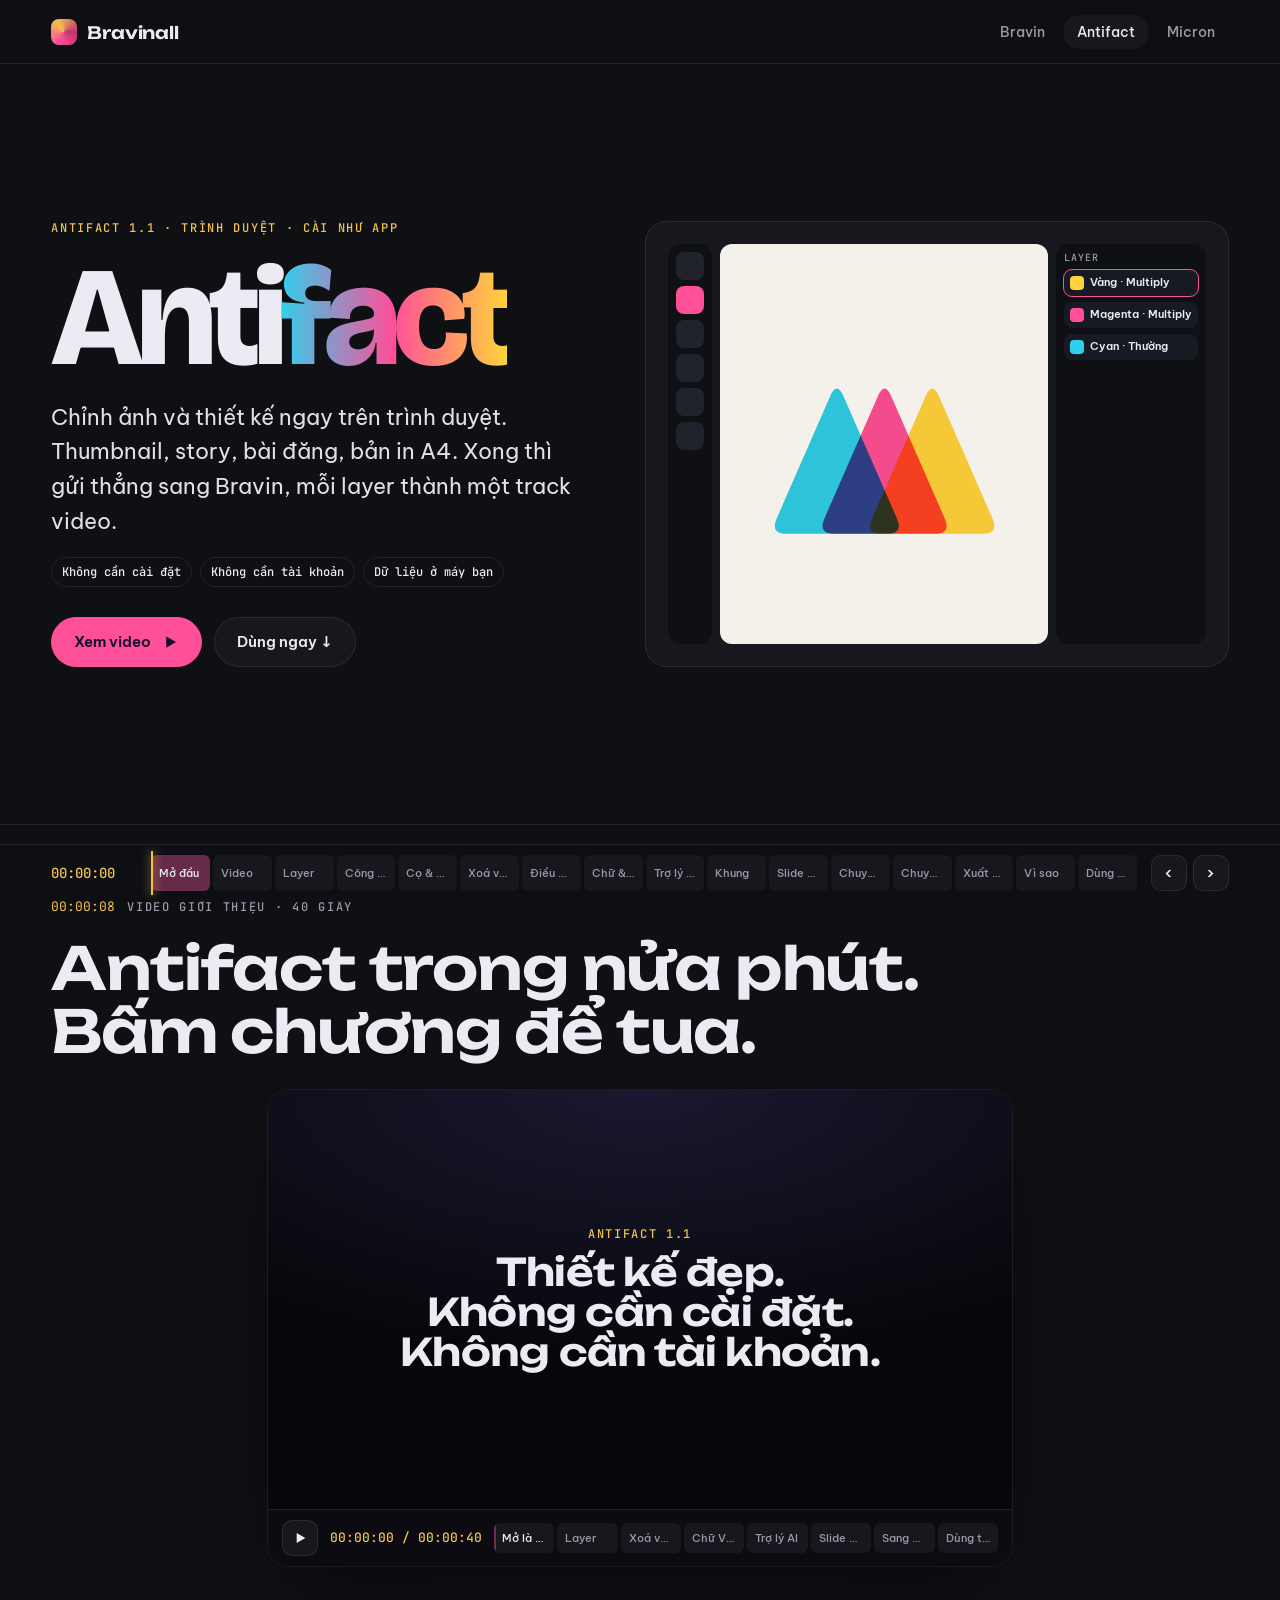
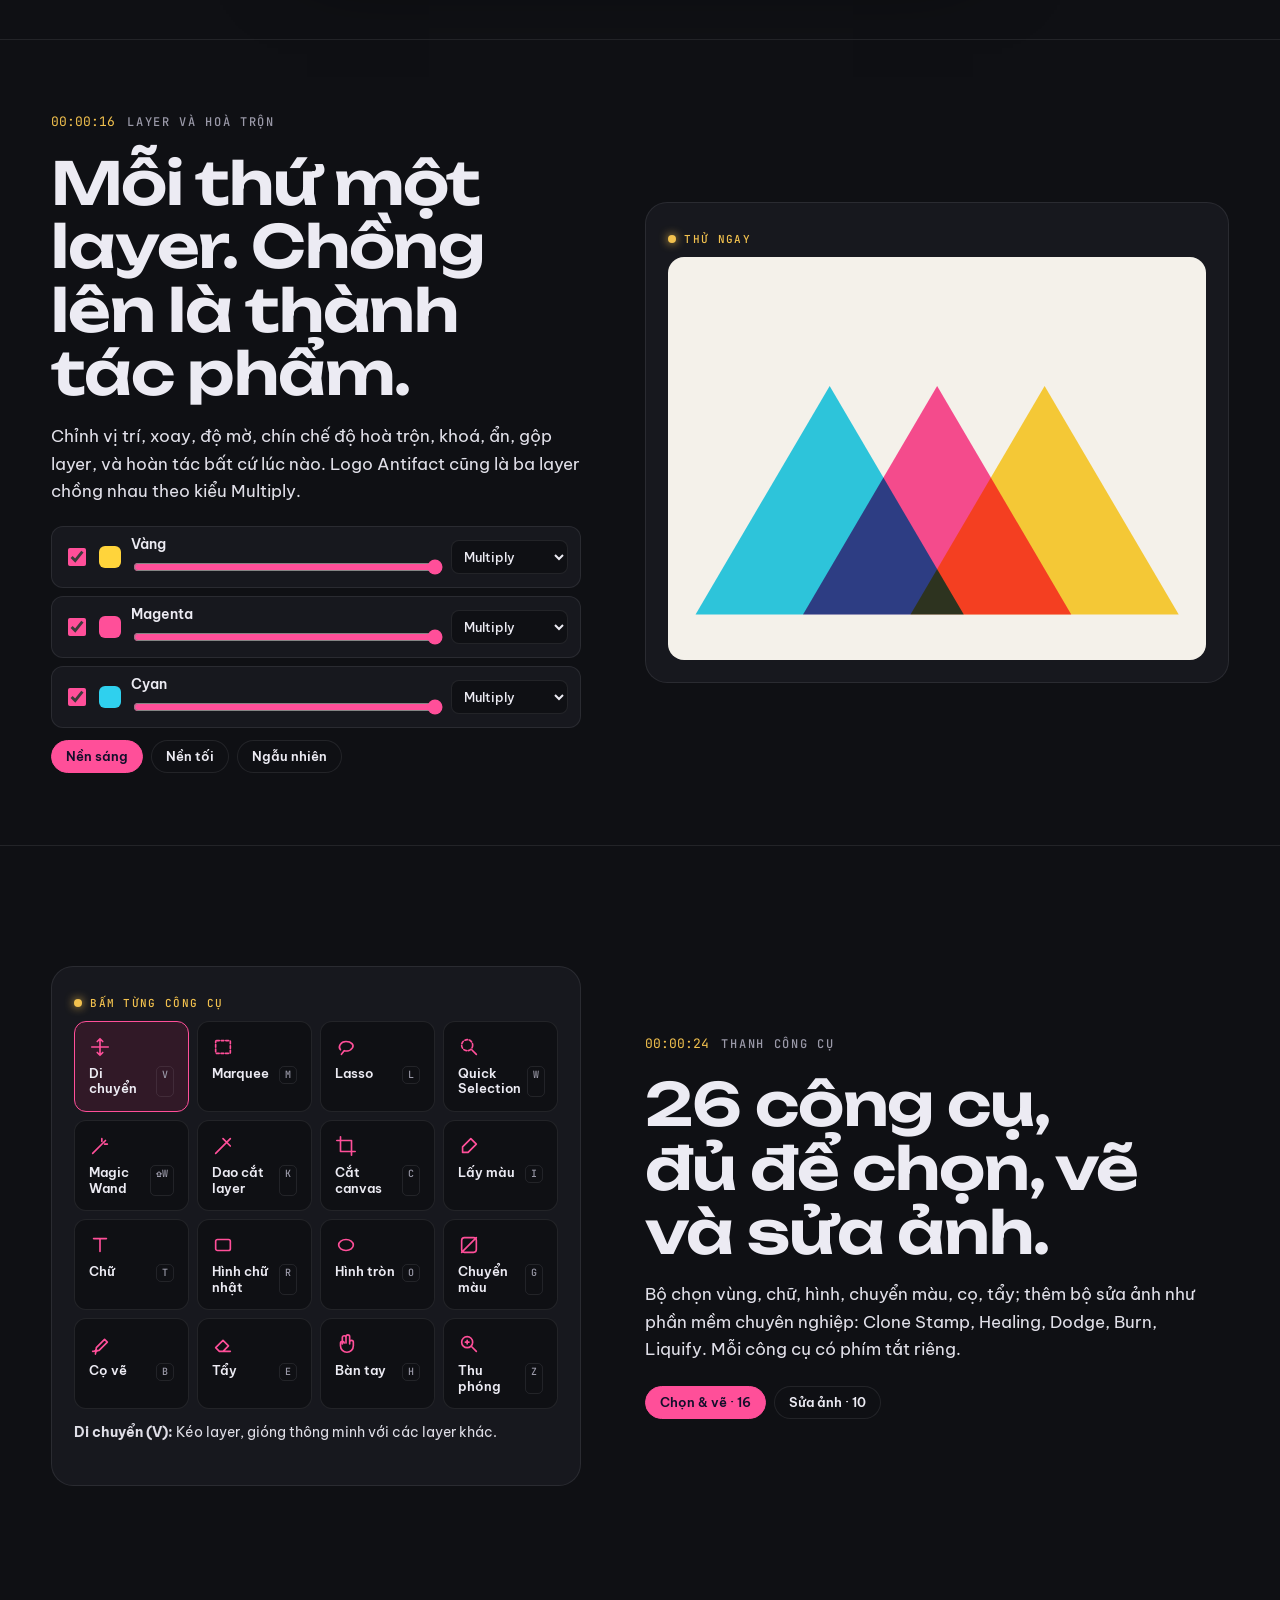
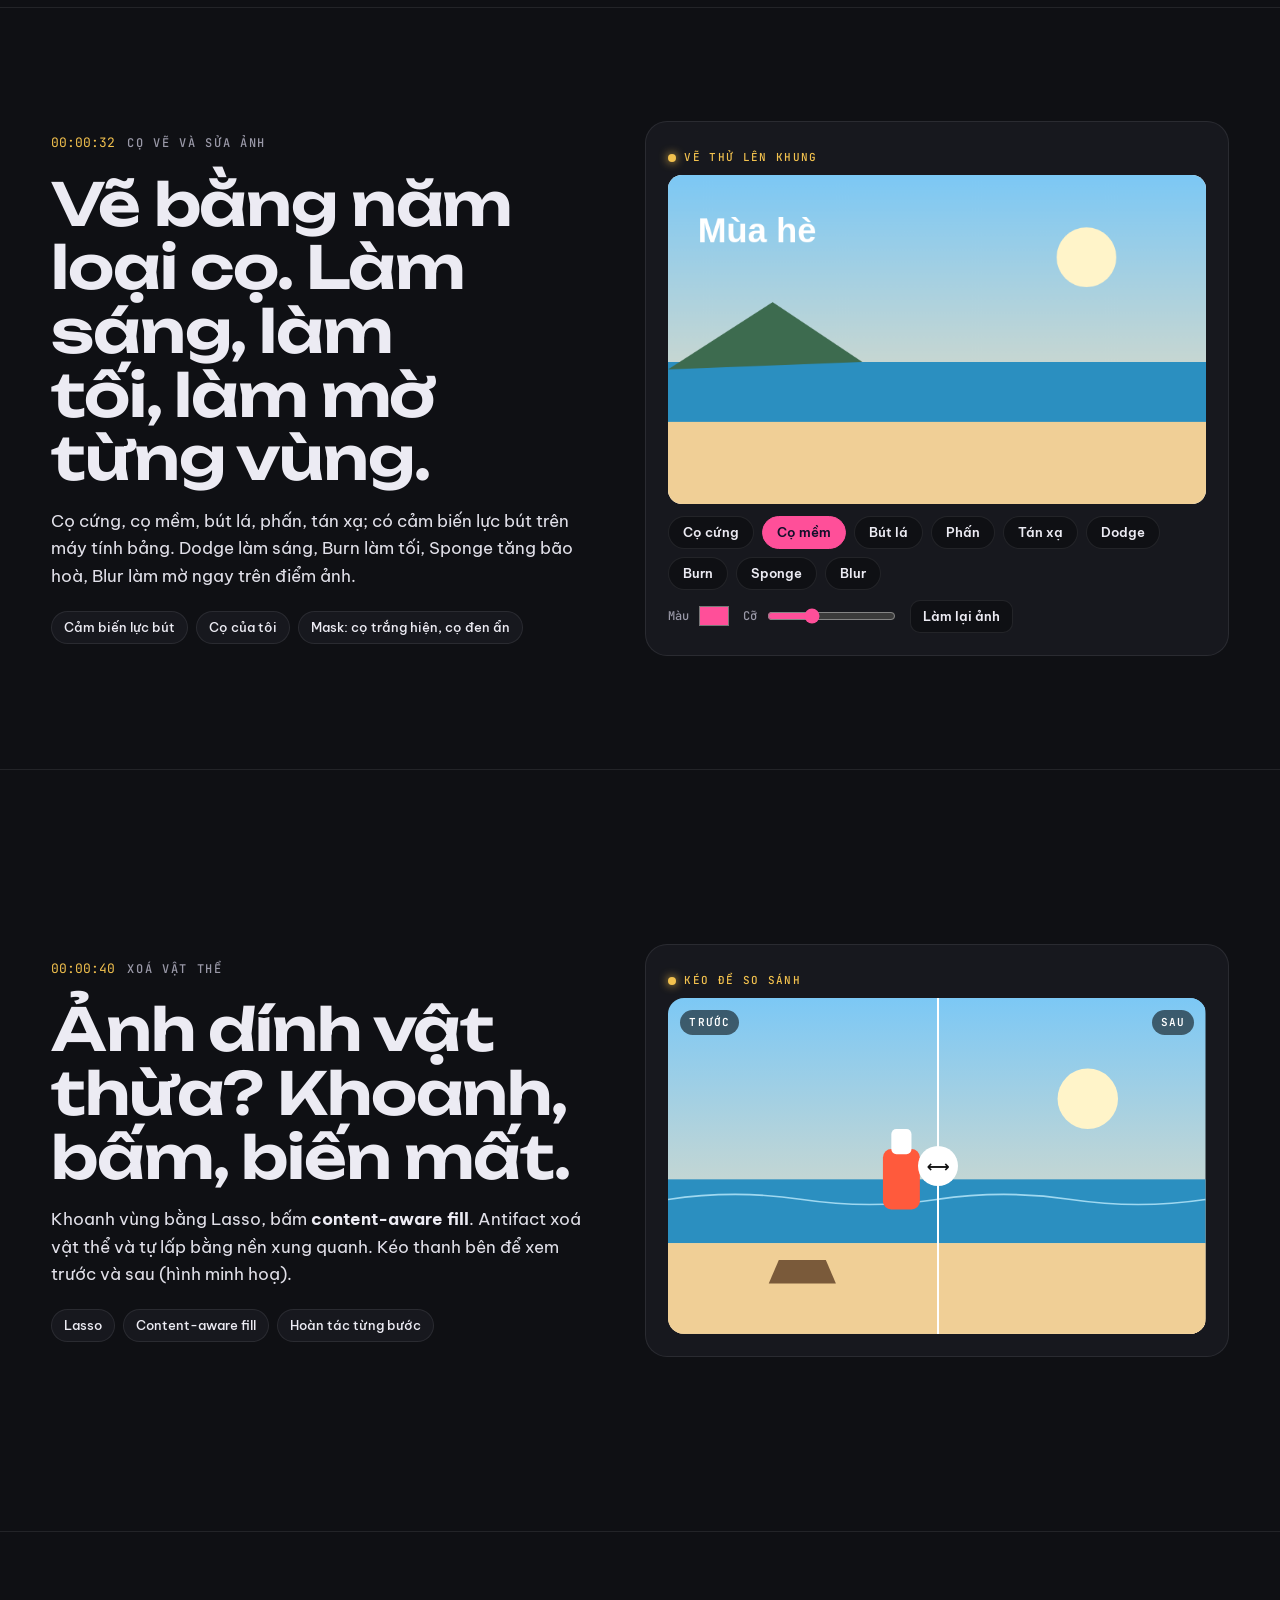
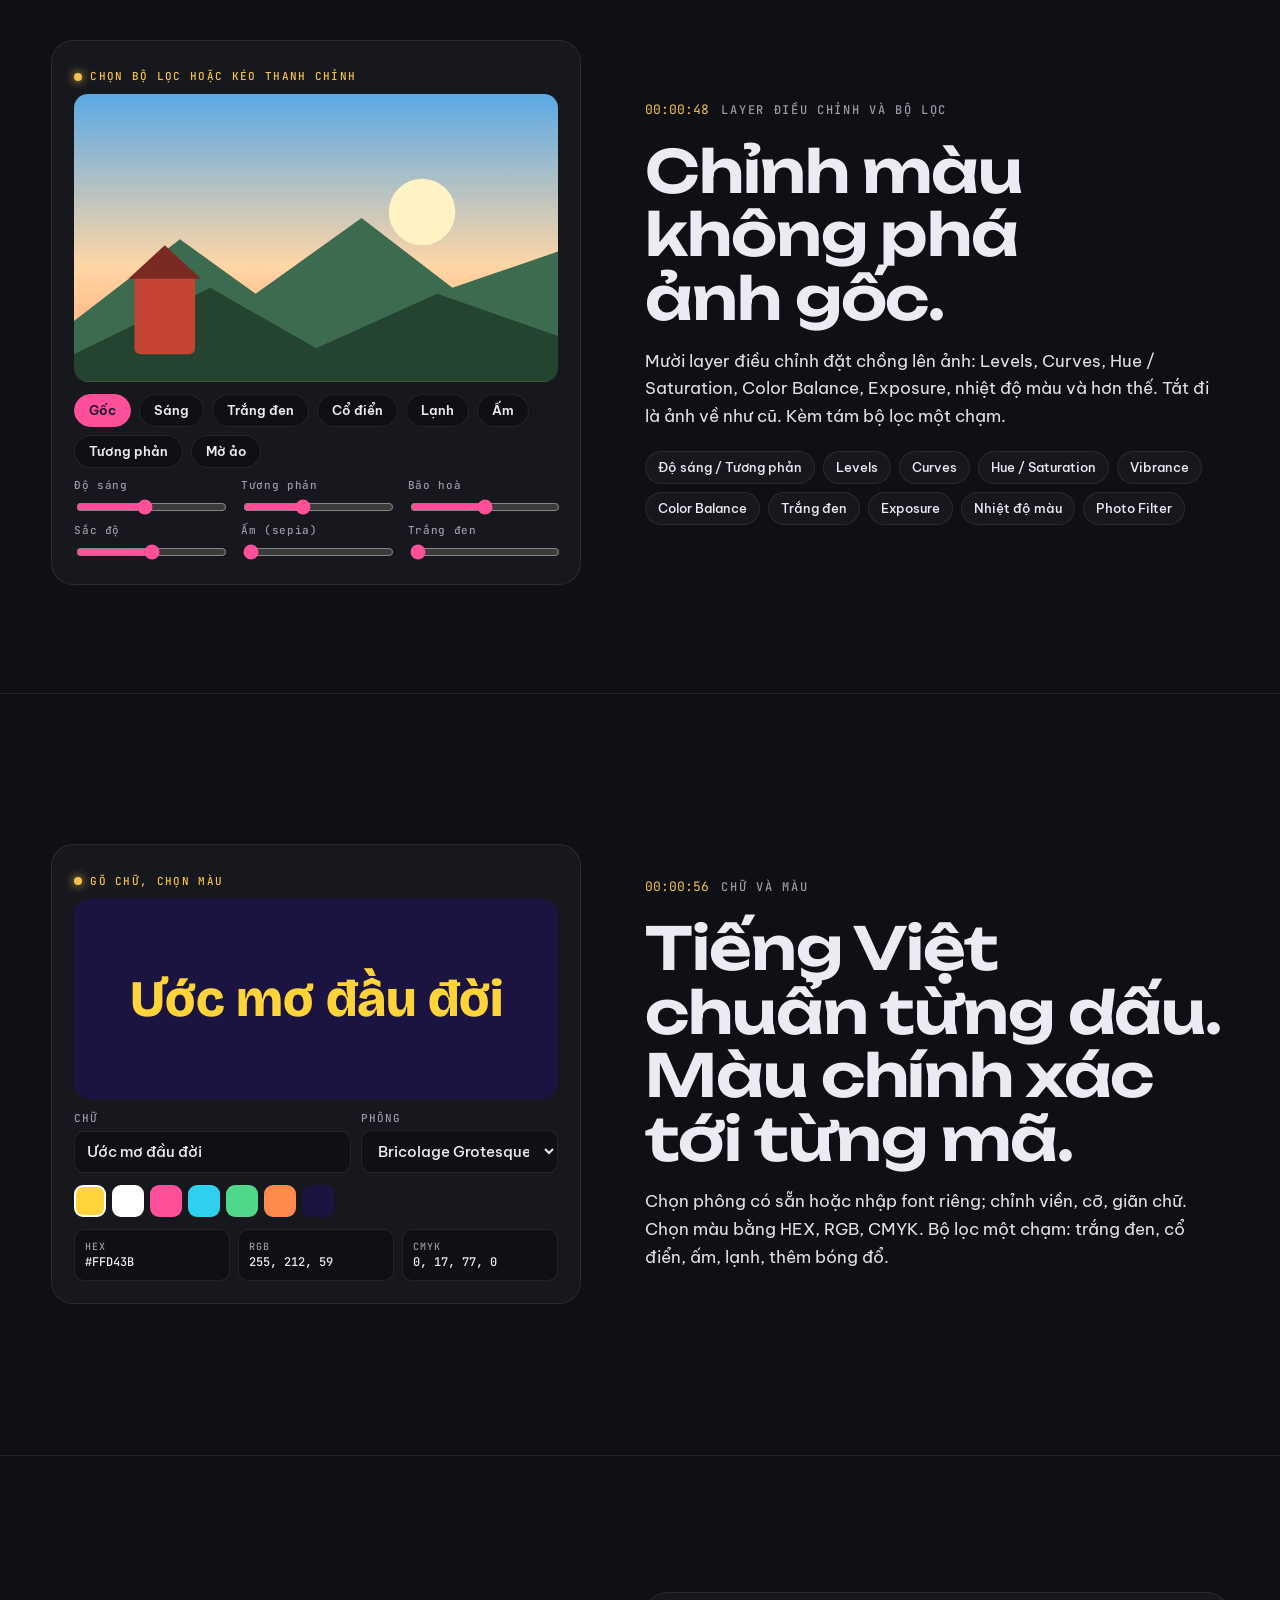
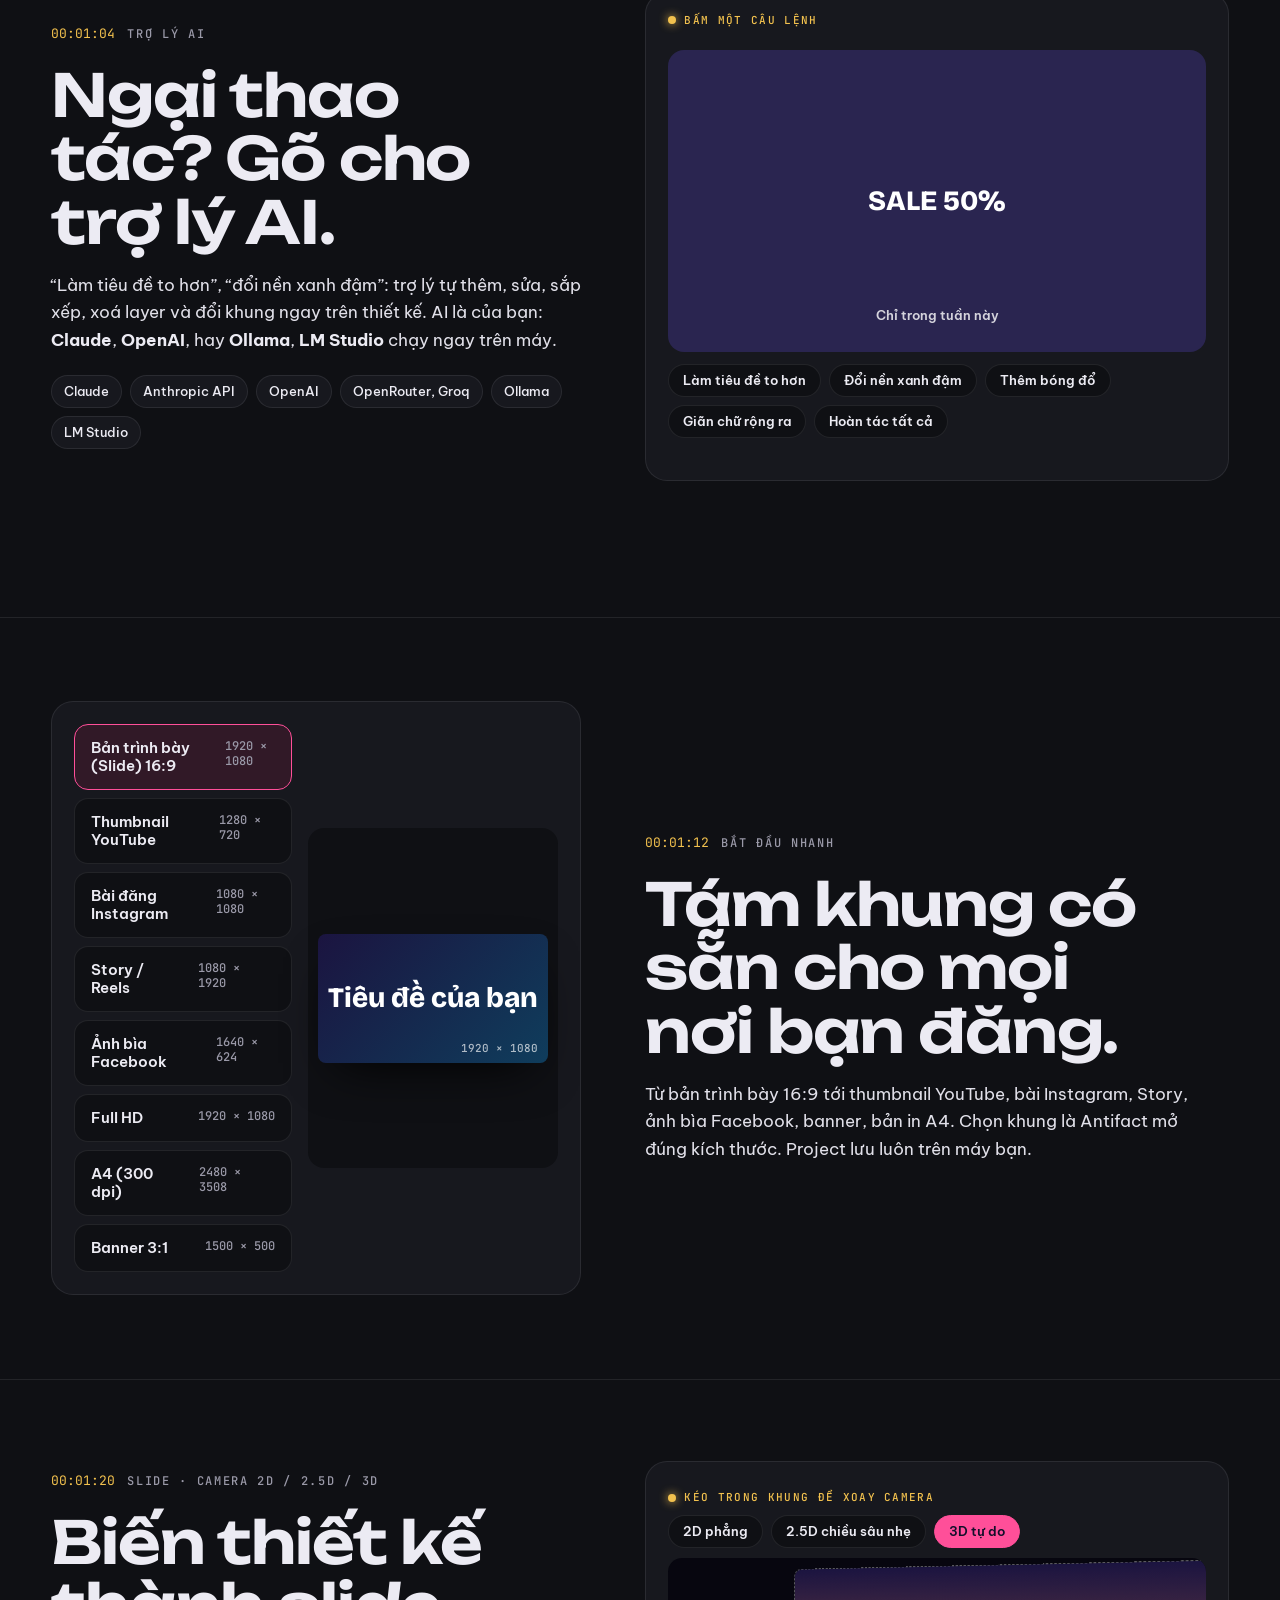
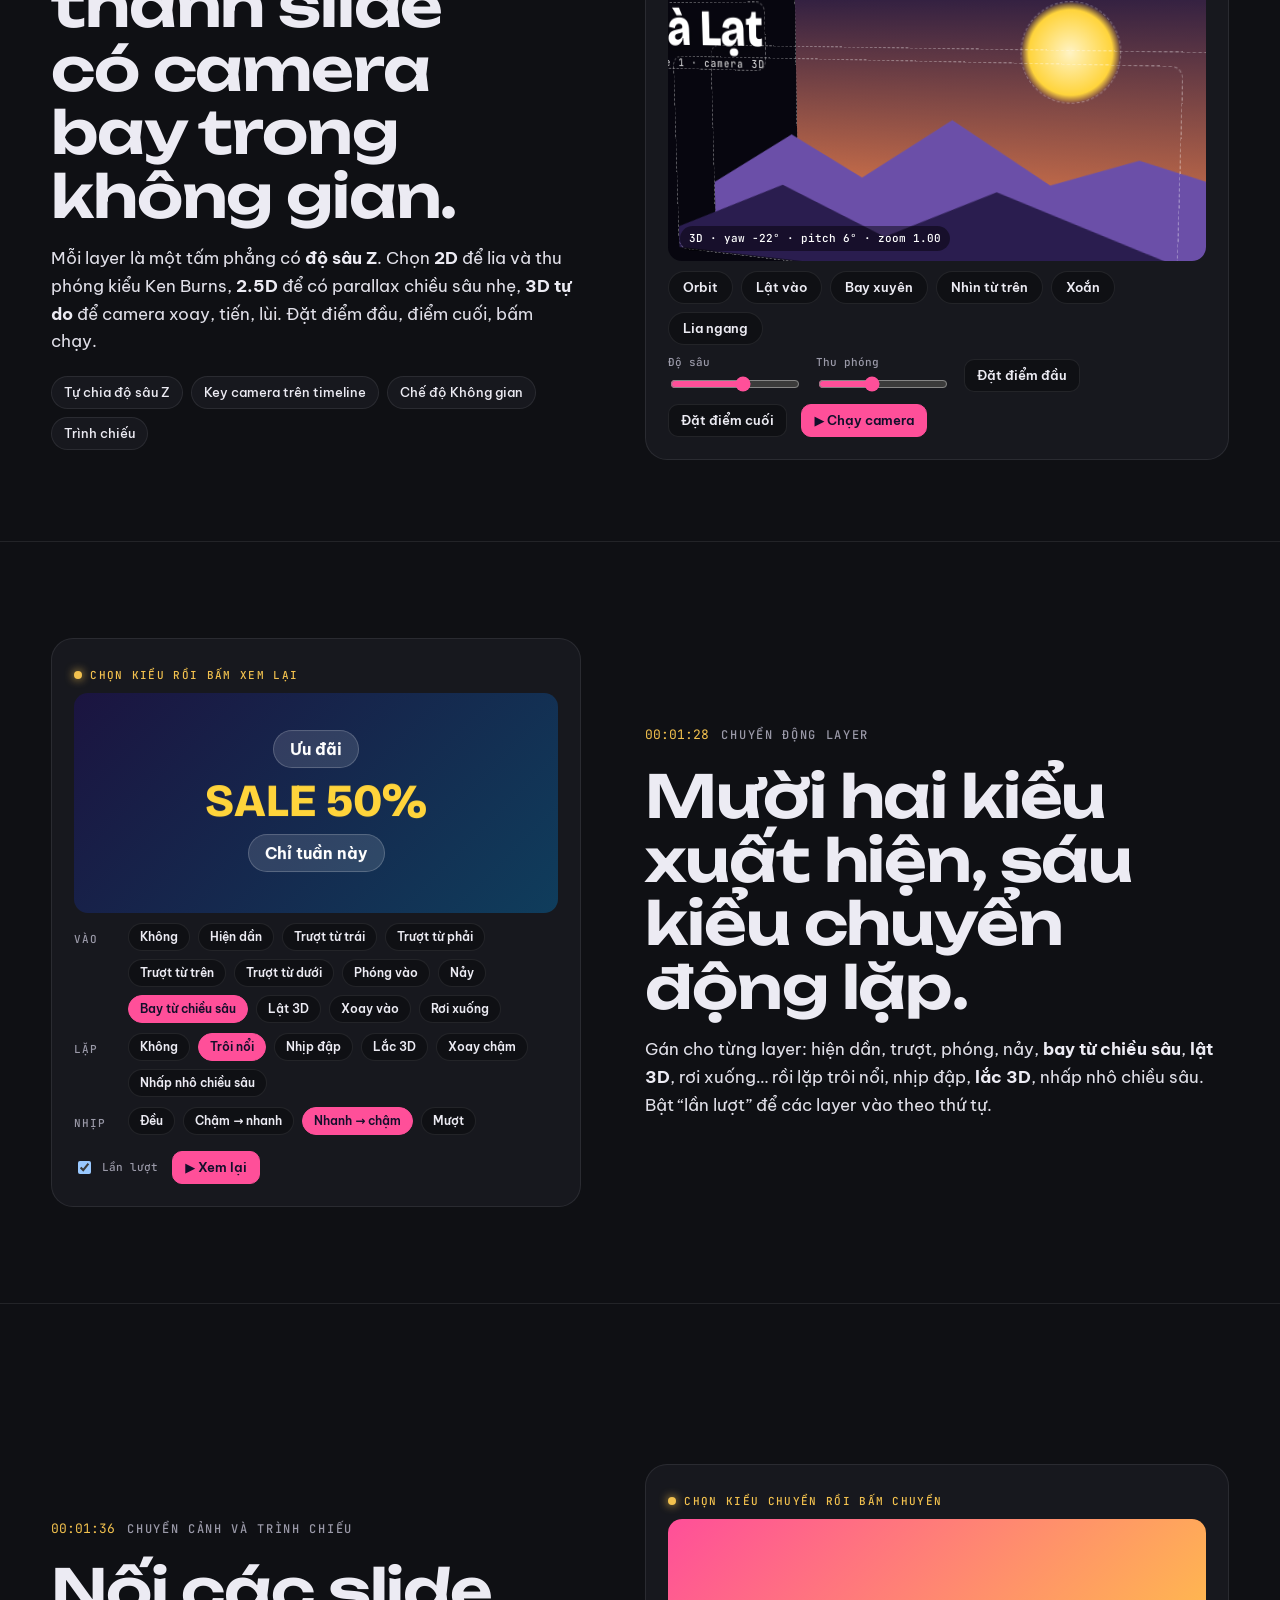
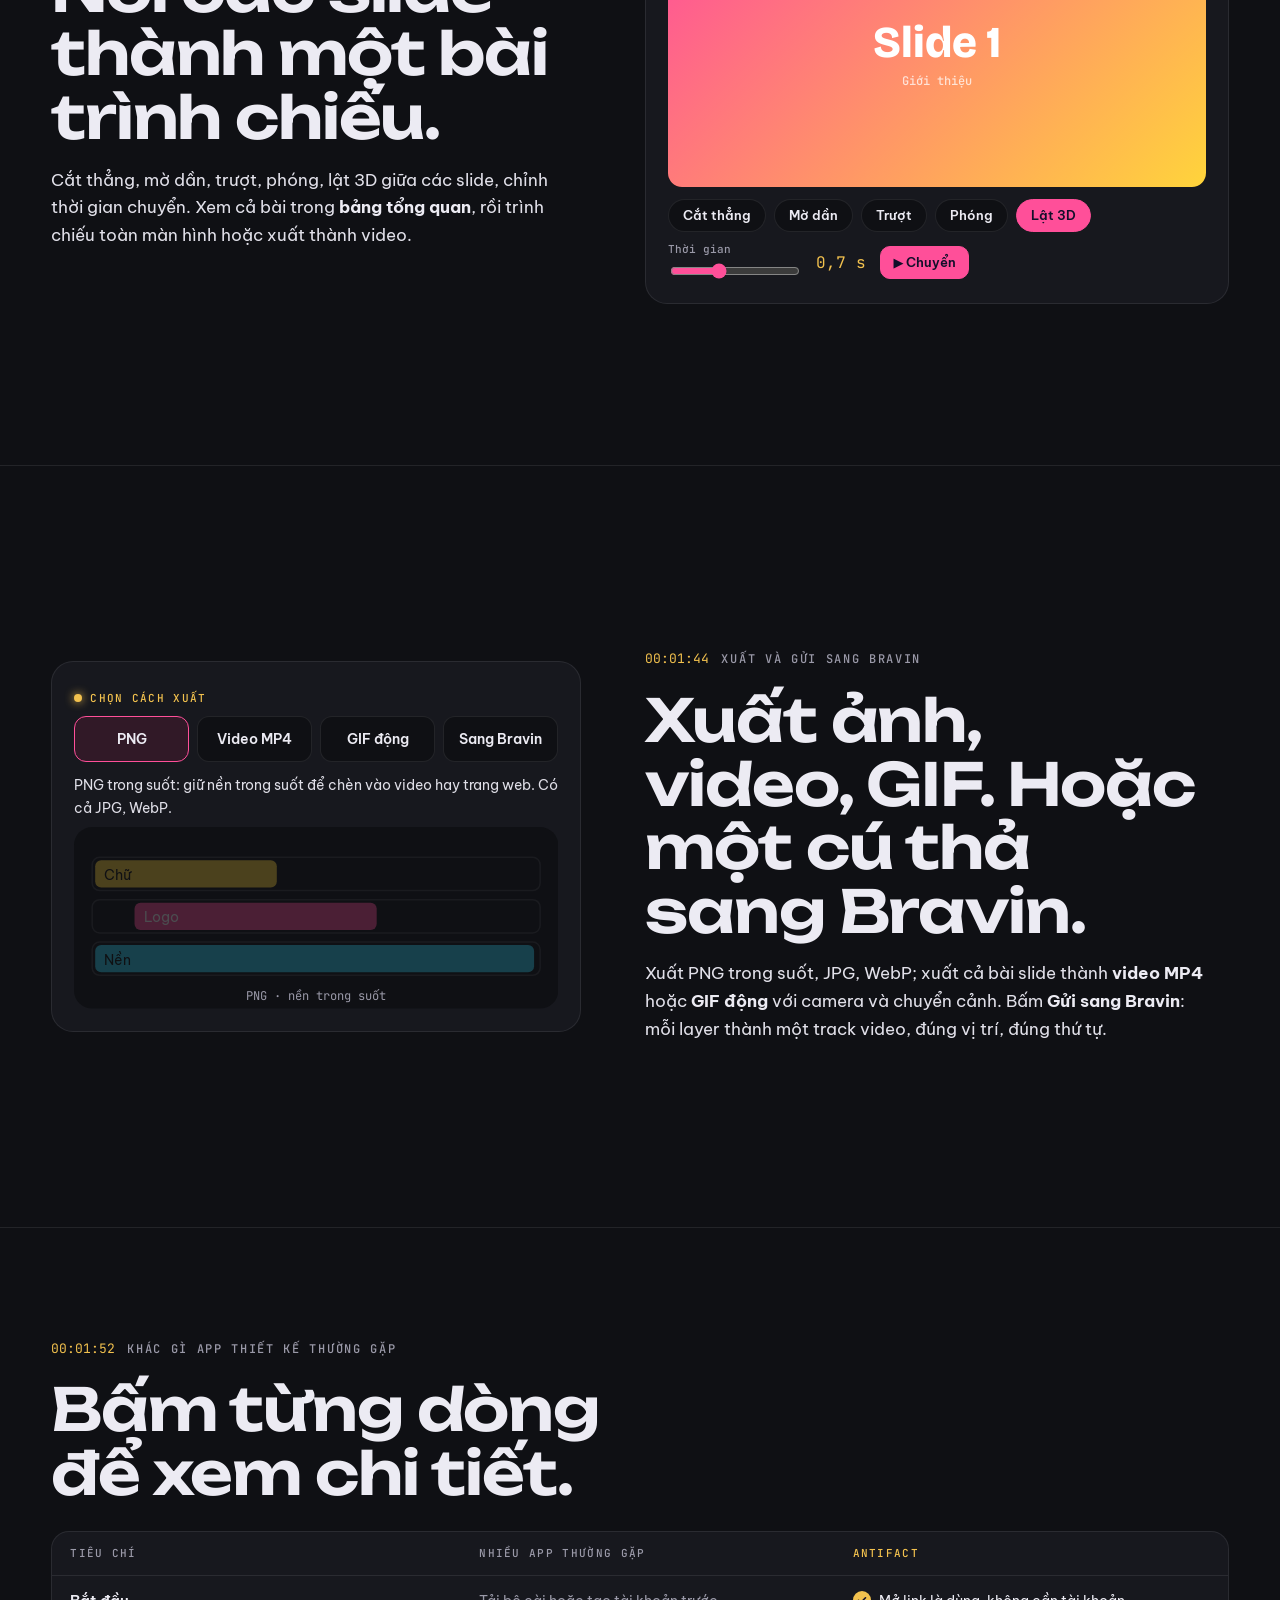
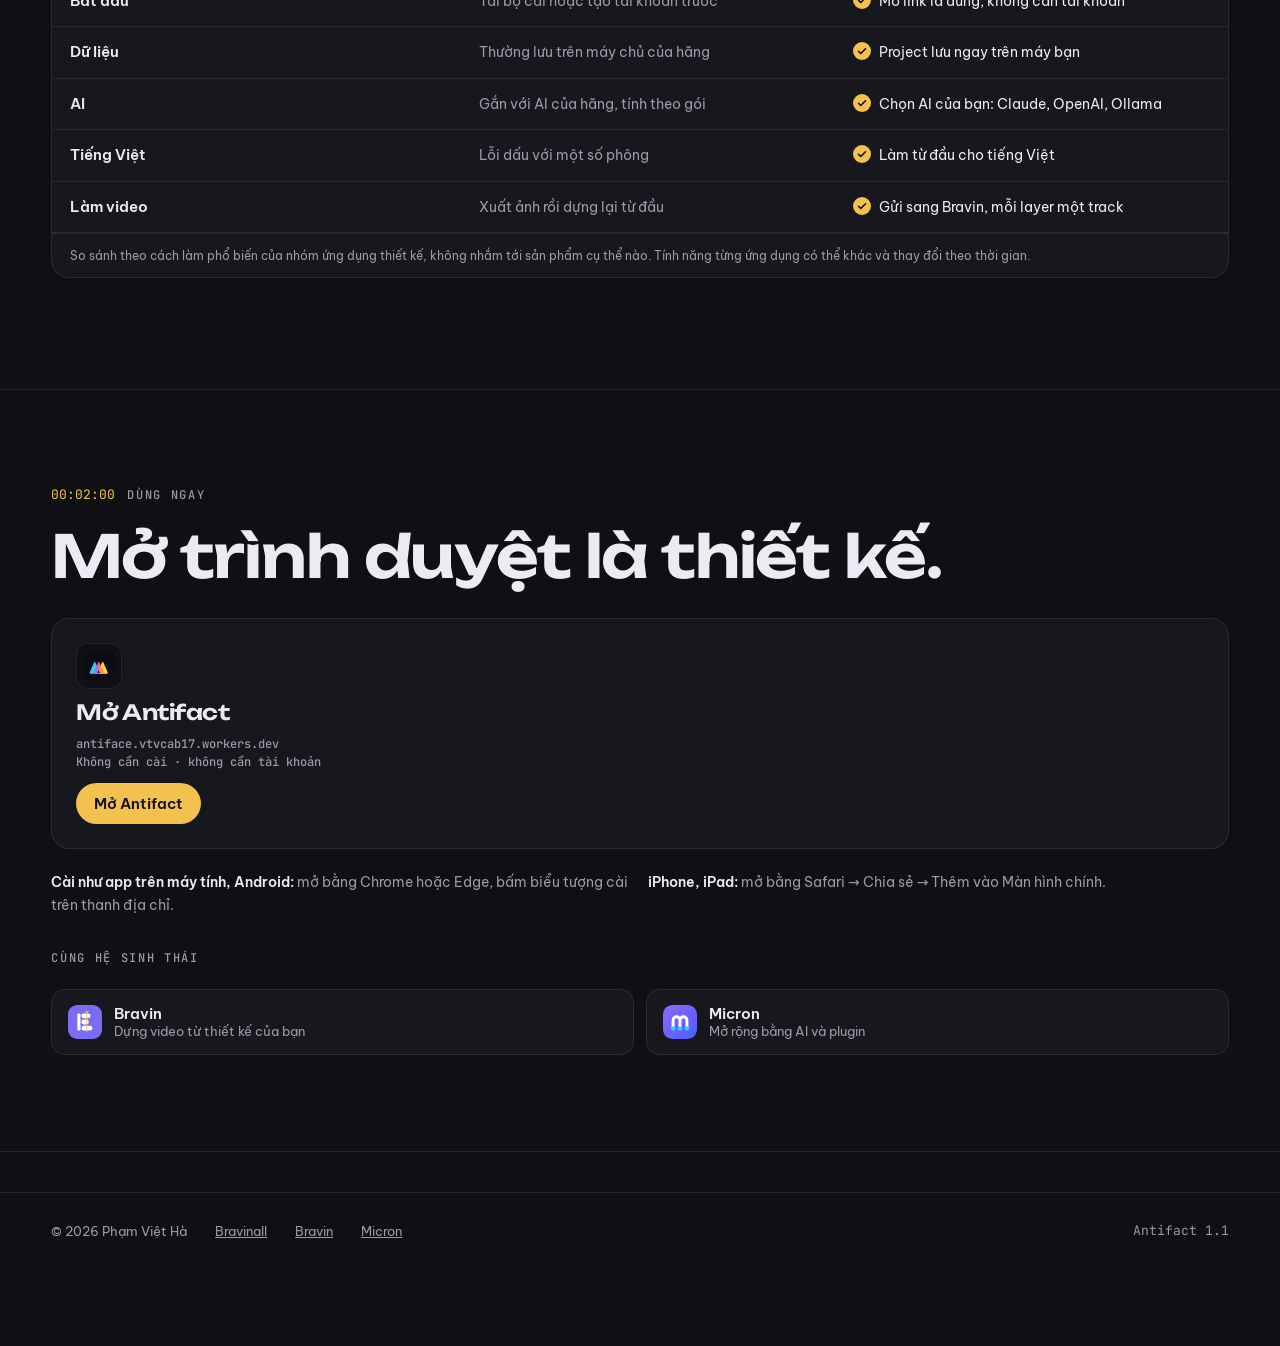
==== commit 513d97ac: "Trang chủ giấu link app; slide giới thiệu tương tác; thêm Slide 3D và tính năng đặc trưng Antifact C" ====
--- a/site/antifact.html
+++ b/site/antifact.html
@@ -23,6 +23,7 @@
 @keyframes grow{0%,35%{font-size:22px}60%,100%{font-size:40px}}
 @keyframes bg{0%,35%{fill:#2a2550}60%,100%{fill:#0f3d5c}}
 .flyer{animation:fly1 3.6s ease-in-out both}
+@keyframes orbit3{from{transform:rotateY(-34deg) rotateX(8deg) scale(.9)}to{transform:rotateY(30deg) rotateX(-4deg) scale(1)}}
 
 /* mở đầu: editor thu nhỏ */
 .ed{display:grid;grid-template-columns:44px minmax(0,1fr) 150px;gap:8px;height:clamp(260px,32vw,400px)}
@@ -113,11 +114,59 @@
 .exp button[aria-pressed="true"]{border-color:var(--iris);background:color-mix(in srgb,var(--iris) 14%,var(--ink))}
 .expinfo{margin-top:12px;font-size:14px;color:color-mix(in srgb,var(--fg) 84%,var(--muted));min-height:3em}
 
+
+/* cọ vẽ */
+.paintbar{display:flex;flex-wrap:wrap;gap:12px;align-items:center;margin-top:10px;font:500 12px/1 var(--f-mono);color:var(--muted)}
+.paintbar label{display:flex;align-items:center;gap:8px}
+.paintbar input[type=color]{width:34px;height:28px;border:0;background:none;padding:0}
+.paintbar input[type=range]{accent-color:var(--iris)}
+.paintbar button,.camctl button{border:1px solid var(--line);background:var(--ink);color:var(--fg);border-radius:10px;padding:9px 12px;font:600 13px/1 var(--f-body);cursor:pointer}
+.camctl .go{background:var(--iris);color:#120f2a;border-color:var(--iris)}
+/* điều chỉnh */
+.adjimg{border-radius:14px;overflow:hidden;aspect-ratio:16/9.5}
+.adjimg svg{display:block;width:100%;height:100%;transition:filter .25s}
+.sliders{display:grid;grid-template-columns:repeat(auto-fit,minmax(150px,1fr));gap:8px 16px;margin-top:12px}
+.sliders label{display:grid;gap:6px;font:500 11px/1 var(--f-mono);letter-spacing:.06em;color:var(--muted)}
+.sliders input{accent-color:var(--iris);width:100%}
+/* 3D */
+.v3{position:relative;margin-top:10px;aspect-ratio:16/9;border-radius:14px;overflow:hidden;background:#07060f;perspective:900px;cursor:grab;touch-action:none;user-select:none}
+.v3:active{cursor:grabbing}
+.world{position:absolute;inset:0;transform-style:preserve-3d;will-change:transform}
+.pl3{position:absolute;inset:6%;border-radius:10px;transform-style:preserve-3d;backface-visibility:visible}
+.pl3 svg{width:100%;height:100%;display:block}
+.p-sky{inset:0;background:linear-gradient(#1b1440,#ff8a4c 120%)}
+.p-sun{inset:auto;width:18%;aspect-ratio:1;left:62%;top:16%;border-radius:50%;background:radial-gradient(#fff3c4,#ffd43b 60%,#ff8a4c00 72%)}
+.p-far,.p-near{inset:auto 0 0 0;height:70%}
+.p-title{inset:auto;left:8%;top:14%;display:grid;gap:4px;color:#fff;text-shadow:0 6px 20px rgba(0,0,0,.45)}
+.p-title b{font:800 clamp(26px,4.4vw,52px)/1 "Bricolage Grotesque",var(--f-display)}
+.p-title small{font:500 11px/1 var(--f-mono);letter-spacing:.1em;color:#ffffffcc}
+.v3.show-planes .pl3{outline:1px dashed #ffffff55}
+.v3hud{position:absolute;left:12px;bottom:10px;font:500 11px/1 var(--f-mono);color:#fff;background:rgba(0,0,0,.45);padding:7px 9px;border-radius:999px;pointer-events:none}
+.camctl{display:flex;flex-wrap:wrap;gap:10px 14px;align-items:center;margin-top:12px}
+.camctl label{display:flex;flex-direction:column;gap:6px;font:500 11px/1 var(--f-mono);color:var(--muted)}
+.camctl input[type=range]{accent-color:var(--iris);width:130px}
+/* chuyển động */
+.anstage{position:relative;height:220px;border-radius:14px;background:linear-gradient(135deg,#1b1440,#0f3d5c);display:grid;place-content:center;gap:10px;perspective:700px;overflow:hidden}
+.an-card{justify-self:center;font:700 16px/1 var(--f-body);color:#fff;background:#ffffff1f;border:1px solid #ffffff33;padding:10px 16px;border-radius:999px;transform-style:preserve-3d}
+.an-card.big{font:800 clamp(30px,4vw,46px)/1 "Bricolage Grotesque",var(--f-display);background:none;border:0;padding:0;color:#ffd43b}
+.anrow{display:grid;grid-template-columns:44px minmax(0,1fr);gap:10px;align-items:start;margin-top:10px}
+.anrow>span{font:500 11px/32px var(--f-mono);letter-spacing:.1em;color:var(--muted);text-transform:uppercase}
+.anrow .pills button{padding:7px 11px;font-size:12px}
+/* chuyển cảnh */
+.trstage{position:relative;aspect-ratio:16/8;border-radius:14px;overflow:hidden;perspective:900px;background:#000}
+.ts{position:absolute;inset:0;display:grid;place-content:center;text-align:center;font:800 clamp(26px,4vw,44px)/1.1 "Bricolage Grotesque",var(--f-display);color:#fff;backface-visibility:hidden}
+.ts small{display:block;font:500 12px/1 var(--f-mono);color:#ffffffbb;margin-top:8px}
+.ts.a{background:linear-gradient(135deg,#ff4f99,#ffd43b)}
+.ts.b{background:linear-gradient(135deg,#2fd0ee,#1b1440)}
+.ts:not(.on){visibility:hidden}
+@media (max-width:640px){.camctl input[type=range]{width:100px}.anrow{grid-template-columns:1fr}.anrow>span{line-height:1}}
+
+.tool span{display:flex;justify-content:space-between;gap:6px;width:100%}.tool kbd{font:500 10px/1 var(--f-mono);color:var(--muted);border:1px solid var(--line);border-radius:5px;padding:3px 5px}
 @media (max-width:980px){.ed{grid-template-columns:36px minmax(0,1fr)}.ed .insp{display:none}.tools{grid-template-columns:repeat(2,minmax(0,1fr))}.exp{grid-template-columns:repeat(2,minmax(0,1fr))}}
 @media (prefers-reduced-motion:reduce){.ed .cvs .p1,.ed .cvs .p2,.ed .cvs .p3{animation:none}}
 </style>
 </head>
-<body data-total="120">
+<body data-total="128">
 <header class="bar">
   <div class="wrap">
     <a class="logo" href="index.html"><i aria-hidden="true"></i>Bravinall</a>
@@ -125,7 +174,6 @@
       <a href="bravin.html">Bravin</a>
       <a href="antifact.html" aria-current="page">Antifact</a>
       <a href="micron.html">Micron</a>
-      <a href="index.html#tai-ve">Dùng ngay</a>
     </nav>
   </div>
 </header>
@@ -156,7 +204,7 @@
 
   <section class="slide" id="video" data-label="Video">
     <div class="wrap">
-      <div class="kicker"><span class="tc">00:00:06</span><span class="eyebrow">Video giới thiệu · 34 giây</span></div>
+      <div class="kicker"><span class="tc">00:00:08</span><span class="eyebrow">Video giới thiệu · 40 giây</span></div>
       <h2 style="max-width:20ch">Antifact trong nửa phút. Bấm chương để tua.</h2>
       <div style="margin-top:26px">
 <div class="promo" aria-label="Video giới thiệu Antifact">
@@ -189,6 +237,17 @@
               <text x="16" y="56" fill="#fff" font-family="Bricolage Grotesque,sans-serif" font-weight="800" data-anim style="animation:grow 4s both;font-size:22px">SALE 50%</text>
               <rect x="16" y="96" width="168" height="30" rx="15" fill="#0c0d12" stroke="#ff4f99"/><text x="28" y="115" fill="#ecebf3" font-family="Be Vietnam Pro,sans-serif" font-size="10">“làm tiêu đề to hơn, đổi nền xanh đậm”</text></svg></div>
           </div>
+          <div class="scene" data-dur="6" data-label="Slide 3D">
+            <div class="cap"><span class="k">Slide · camera 3D</span><h3>Ảnh tĩnh, bay như phim.</h3><p>Mỗi layer một độ sâu. Camera 2D, 2.5D hoặc 3D tự do, xuất video hay GIF.</p></div>
+            <div class="art"><div class="box" style="aspect-ratio:16/10;perspective:600px;border-radius:12px;overflow:hidden;background:#07060f;position:relative">
+              <div data-anim style="position:absolute;inset:0;transform-style:preserve-3d;animation:orbit3 5s ease-in-out both">
+                <div style="position:absolute;inset:0;background:linear-gradient(#1b1440,#ff8a4c 120%);transform:translateZ(-120px) scale(1.2)"></div>
+                <div style="position:absolute;width:18%;aspect-ratio:1;left:64%;top:14%;border-radius:50%;background:#ffd43b;transform:translateZ(-60px)"></div>
+                <svg viewBox="0 0 320 180" preserveAspectRatio="none" style="position:absolute;inset:auto 0 0 0;height:70%;width:100%;transform:translateZ(0)"><path d="M0 130L60 80L110 115L170 60L230 110L280 85L320 100V180H0Z" fill="#6b4fa8"/></svg>
+                <svg viewBox="0 0 320 180" preserveAspectRatio="none" style="position:absolute;inset:auto 0 0 0;height:70%;width:100%;transform:translateZ(60px)"><path d="M0 160L80 112L150 150L220 104L320 150V180H0Z" fill="#2a1d4f"/></svg>
+                <b style="position:absolute;left:8%;top:14%;font:800 clamp(16px,2.6vw,30px)/1 'Bricolage Grotesque',sans-serif;color:#fff;transform:translateZ(120px)">Đà Lạt</b>
+              </div></div></div>
+          </div>
           <div class="scene" data-dur="6" data-label="Sang Bravin">
             <div class="cap"><span class="k">Gửi sang Bravin</span><h3>Thiết kế tĩnh thành video.</h3><p>Mỗi layer thành một track video, đúng vị trí, đúng thứ tự.</p></div>
             <div class="art"><svg viewBox="0 0 200 150"><rect width="200" height="150" rx="12" fill="#0f1014"/>
@@ -212,7 +271,7 @@
   <section class="slide" id="layer" data-label="Layer">
     <div class="wrap split">
       <div>
-        <div class="kicker"><span class="tc">00:00:18</span><span class="eyebrow">Layer và hoà trộn</span></div>
+        <div class="kicker"><span class="tc">00:00:16</span><span class="eyebrow">Layer và hoà trộn</span></div>
         <h2>Mỗi thứ một layer. Chồng lên là thành tác phẩm.</h2>
         <p class="body">Chỉnh vị trí, xoay, độ mờ, chín chế độ hoà trộn, khoá, ẩn, gộp layer, và hoàn tác bất cứ lúc nào. Logo Antifact cũng là ba layer chồng nhau theo kiểu Multiply.</p>
         <div class="lyrs" id="lyrs"></div>
@@ -225,9 +284,10 @@
   <section class="slide" id="cong-cu" data-label="Công cụ">
     <div class="wrap split rev">
       <div>
-        <div class="kicker"><span class="tc">00:00:30</span><span class="eyebrow">Thanh công cụ</span></div>
-        <h2>Mười sáu công cụ, quen tay ngay từ đầu.</h2>
-        <p class="body">Bộ chọn vùng đủ mạnh như phần mềm chuyên nghiệp, thêm dao cắt layer, cọ, tẩy và chuyển màu. Mỗi công cụ có phím tắt riêng.</p>
+        <div class="kicker"><span class="tc">00:00:24</span><span class="eyebrow">Thanh công cụ</span></div>
+        <h2>26 công cụ, đủ để chọn, vẽ và sửa ảnh.</h2>
+        <p class="body">Bộ chọn vùng, chữ, hình, chuyển màu, cọ, tẩy; thêm bộ sửa ảnh như phần mềm chuyên nghiệp: Clone Stamp, Healing, Dodge, Burn, Liquify. Mỗi công cụ có phím tắt riêng.</p>
+        <div class="pills" id="toolTabs" style="margin-top:22px"><button type="button" data-g="0" aria-pressed="true">Chọn &amp; vẽ · 16</button><button type="button" data-g="1" aria-pressed="false">Sửa ảnh · 10</button></div>
       </div>
       <div class="stage rise">
         <p class="try">Bấm từng công cụ</p>
@@ -237,10 +297,31 @@
     </div>
   </section>
 
+  <section class="slide" id="ve" data-label="Cọ &amp; sửa ảnh">
+    <div class="wrap split">
+      <div>
+        <div class="kicker"><span class="tc">00:00:32</span><span class="eyebrow">Cọ vẽ và sửa ảnh</span></div>
+        <h2>Vẽ bằng năm loại cọ. Làm sáng, làm tối, làm mờ từng vùng.</h2>
+        <p class="body">Cọ cứng, cọ mềm, bút lá, phấn, tán xạ; có cảm biến lực bút trên máy tính bảng. Dodge làm sáng, Burn làm tối, Sponge tăng bão hoà, Blur làm mờ ngay trên điểm ảnh.</p>
+        <div class="chips"><span class="chip">Cảm biến lực bút</span><span class="chip">Cọ của tôi</span><span class="chip">Mask: cọ trắng hiện, cọ đen ẩn</span></div>
+      </div>
+      <div class="stage rise">
+        <p class="try">Vẽ thử lên khung</p>
+        <canvas id="paint" width="720" height="440" style="display:block;width:100%;height:auto;border-radius:14px;touch-action:none;cursor:crosshair;background:#fff"></canvas>
+        <div class="pills" id="brushes" style="margin-top:12px"></div>
+        <div class="paintbar">
+          <label>Màu <input type="color" id="pcol" value="#ff4f99"></label>
+          <label>Cỡ <input type="range" id="psize" min="4" max="60" value="22"></label>
+          <button type="button" id="pclear">Làm lại ảnh</button>
+        </div>
+      </div>
+    </div>
+  </section>
+
   <section class="slide" id="xoa-vat-the" data-label="Xoá vật thể">
     <div class="wrap split">
       <div>
-        <div class="kicker"><span class="tc">00:00:42</span><span class="eyebrow">Xoá vật thể</span></div>
+        <div class="kicker"><span class="tc">00:00:40</span><span class="eyebrow">Xoá vật thể</span></div>
         <h2>Ảnh dính vật thừa? Khoanh, bấm, biến mất.</h2>
         <p class="body">Khoanh vùng bằng Lasso, bấm <b>content-aware fill</b>. Antifact xoá vật thể và tự lấp bằng nền xung quanh. Kéo thanh bên để xem trước và sau (hình minh hoạ).</p>
         <div class="chips"><span class="chip">Lasso</span><span class="chip">Content-aware fill</span><span class="chip">Hoàn tác từng bước</span></div>
@@ -264,10 +345,31 @@
     </div>
   </section>
 
+  <section class="slide" id="dieu-chinh" data-label="Điều chỉnh">
+    <div class="wrap split rev">
+      <div>
+        <div class="kicker"><span class="tc">00:00:48</span><span class="eyebrow">Layer điều chỉnh và bộ lọc</span></div>
+        <h2>Chỉnh màu không phá ảnh gốc.</h2>
+        <p class="body">Mười layer điều chỉnh đặt chồng lên ảnh: Levels, Curves, Hue / Saturation, Color Balance, Exposure, nhiệt độ màu và hơn thế. Tắt đi là ảnh về như cũ. Kèm tám bộ lọc một chạm.</p>
+        <div class="chips" id="adjNames"></div>
+      </div>
+      <div class="stage rise">
+        <p class="try">Chọn bộ lọc hoặc kéo thanh chỉnh</p>
+        <div class="adjimg" id="adjimg"><svg viewBox="0 0 320 190" preserveAspectRatio="xMidYMid slice" aria-hidden="true">
+          <defs><linearGradient id="ask" x1="0" y1="0" x2="0" y2="1"><stop offset="0" stop-color="#5aa9e6"/><stop offset=".6" stop-color="#ffd6a5"/><stop offset="1" stop-color="#ff9f68"/></linearGradient></defs>
+          <rect width="320" height="190" fill="url(#ask)"/><circle cx="230" cy="78" r="22" fill="#fff3c4"/>
+          <path d="M0 150L70 96L120 132L190 82L250 128L320 104V190H0Z" fill="#3d6b4f"/><path d="M0 172L90 128L160 168L240 132L320 160V190H0Z" fill="#24442f"/>
+          <rect x="40" y="120" width="40" height="52" rx="4" fill="#c44536"/><path d="M36 122L60 100L84 122Z" fill="#7a2a22"/></svg></div>
+        <div class="pills" id="fp" style="margin-top:12px"></div>
+        <div class="sliders" id="fsl"></div>
+      </div>
+    </div>
+  </section>
+
   <section class="slide" id="chu-mau" data-label="Chữ &amp; màu">
     <div class="wrap split rev">
       <div>
-        <div class="kicker"><span class="tc">00:00:54</span><span class="eyebrow">Chữ và màu</span></div>
+        <div class="kicker"><span class="tc">00:00:56</span><span class="eyebrow">Chữ và màu</span></div>
         <h2>Tiếng Việt chuẩn từng dấu. Màu chính xác tới từng mã.</h2>
         <p class="body">Chọn phông có sẵn hoặc nhập font riêng; chỉnh viền, cỡ, giãn chữ. Chọn màu bằng HEX, RGB, CMYK. Bộ lọc một chạm: trắng đen, cổ điển, ấm, lạnh, thêm bóng đổ.</p>
       </div>
@@ -287,10 +389,10 @@
   <section class="slide" id="tro-ly-ai" data-label="Trợ lý AI">
     <div class="wrap split">
       <div>
-        <div class="kicker"><span class="tc">00:01:06</span><span class="eyebrow">Trợ lý AI</span></div>
+        <div class="kicker"><span class="tc">00:01:04</span><span class="eyebrow">Trợ lý AI</span></div>
         <h2>Ngại thao tác? Gõ cho trợ lý AI.</h2>
-        <p class="body">“Làm tiêu đề to hơn”, “đổi nền xanh đậm”: trợ lý sửa thẳng trên thiết kế. AI là của bạn: <b>Claude</b>, <b>OpenAI</b>, hay <b>Ollama</b> chạy ngay trên máy.</p>
-        <div class="chips"><span class="chip">Claude</span><span class="chip">OpenAI</span><span class="chip">Ollama</span><span class="chip">Khoá API của bạn</span></div>
+        <p class="body">“Làm tiêu đề to hơn”, “đổi nền xanh đậm”: trợ lý tự thêm, sửa, sắp xếp, xoá layer và đổi khung ngay trên thiết kế. AI là của bạn: <b>Claude</b>, <b>OpenAI</b>, hay <b>Ollama</b>, <b>LM Studio</b> chạy ngay trên máy.</p>
+        <div class="chips"><span class="chip">Claude</span><span class="chip">Anthropic API</span><span class="chip">OpenAI</span><span class="chip">OpenRouter, Groq</span><span class="chip">Ollama</span><span class="chip">LM Studio</span></div>
       </div>
       <div class="stage rise aiwrap">
         <p class="try">Bấm một câu lệnh</p>
@@ -310,41 +412,80 @@
   <section class="slide" id="khung" data-label="Khung">
     <div class="wrap split rev">
       <div>
-        <div class="kicker"><span class="tc">00:01:18</span><span class="eyebrow">Bắt đầu nhanh</span></div>
-        <h2>Khung có sẵn cho mọi nơi bạn đăng.</h2>
-        <p class="body">Thumbnail YouTube, story, bài đăng Instagram, cả bản in A4. Chọn khung là Antifact mở đúng kích thước. Project lưu luôn trên máy bạn.</p>
-      </div>
-      <div class="stage rise">
-        <div class="split" style="grid-template-columns:minmax(0,1fr) minmax(0,1.2fr);gap:16px">
-          <div class="fpick" id="fpick">
-            <button type="button" data-r="16/9" data-s="1280 × 720" aria-pressed="true">Thumbnail YouTube<small>16:9</small></button>
-            <button type="button" data-r="9/16" data-s="1080 × 1920" aria-pressed="false">Story<small>9:16</small></button>
-            <button type="button" data-r="4/5" data-s="1080 × 1350" aria-pressed="false">Instagram<small>4:5</small></button>
-            <button type="button" data-r="210/297" data-s="A4 · in ấn" aria-pressed="false">Bản in A4<small>A4</small></button>
+        <div class="kicker"><span class="tc">00:01:12</span><span class="eyebrow">Bắt đầu nhanh</span></div>
+        <h2>Tám khung có sẵn cho mọi nơi bạn đăng.</h2>
+        <p class="body">Từ bản trình bày 16:9 tới thumbnail YouTube, bài Instagram, Story, ảnh bìa Facebook, banner, bản in A4. Chọn khung là Antifact mở đúng kích thước. Project lưu luôn trên máy bạn.</p>
+      </div>
+      <div class="stage rise">
+        <div class="split" style="grid-template-columns:minmax(0,1fr) minmax(0,1.15fr);gap:16px">
+          <div class="fpick" id="fpick"></div>
+          <div class="fview"><div class="fbox" id="fbox" style="aspect-ratio:16/9;width:92%"><b>Tiêu đề của bạn</b><i id="fsz">1920 × 1080</i></div></div>
+        </div>
+      </div>
+    </div>
+  </section>
+
+  <section class="slide" id="slide-3d" data-label="Slide 3D">
+    <div class="wrap split">
+      <div>
+        <div class="kicker"><span class="tc">00:01:20</span><span class="eyebrow">Slide · camera 2D / 2.5D / 3D</span></div>
+        <h2>Biến thiết kế thành slide có camera bay trong không gian.</h2>
+        <p class="body">Mỗi layer là một tấm phẳng có <b>độ sâu Z</b>. Chọn <b>2D</b> để lia và thu phóng kiểu Ken Burns, <b>2.5D</b> để có parallax chiều sâu nhẹ, <b>3D tự do</b> để camera xoay, tiến, lùi. Đặt điểm đầu, điểm cuối, bấm chạy.</p>
+        <div class="chips"><span class="chip">Tự chia độ sâu Z</span><span class="chip">Key camera trên timeline</span><span class="chip">Chế độ Không gian</span><span class="chip">Trình chiếu</span></div>
+      </div>
+      <div class="stage rise">
+        <p class="try">Kéo trong khung để xoay camera</p>
+        <div class="pills" id="camMode"><button type="button" data-m="2d" aria-pressed="false">2D phẳng</button><button type="button" data-m="2.5d" aria-pressed="false">2.5D chiều sâu nhẹ</button><button type="button" data-m="3d" aria-pressed="true">3D tự do</button></div>
+        <div class="v3" id="v3">
+          <div class="world" id="world">
+            <div class="pl3 p-sky" data-z="0"></div>
+            <div class="pl3 p-sun" data-z="1"></div>
+            <div class="pl3 p-far" data-z="2"><svg viewBox="0 0 320 180" preserveAspectRatio="none"><path d="M0 130L60 80L110 115L170 60L230 110L280 85L320 100V180H0Z" fill="#6b4fa8"/></svg></div>
+            <div class="pl3 p-near" data-z="3"><svg viewBox="0 0 320 180" preserveAspectRatio="none"><path d="M0 160L80 112L150 150L220 104L320 150V180H0Z" fill="#2a1d4f"/></svg></div>
+            <div class="pl3 p-title" data-z="4"><b>Đà Lạt</b><small>Slide 1 · camera 3D</small></div>
           </div>
-          <div class="fview"><div class="fbox" id="fbox" style="aspect-ratio:16/9;width:92%"><b>Tiêu đề của bạn</b><i id="fsz">1280 × 720</i></div></div>
-        </div>
-      </div>
-    </div>
-  </section>
-
-  <section class="slide" id="camera" data-label="Camera">
+          <span class="v3hud" id="v3hud"></span>
+        </div>
+        <div class="pills" id="camPre" style="margin-top:10px"></div>
+        <div class="camctl">
+          <label>Độ sâu <input type="range" id="depth" min="0" max="160" value="90"></label>
+          <label>Thu phóng <input type="range" id="zoomR" min="60" max="160" value="100"></label>
+          <button type="button" id="kStart">Đặt điểm đầu</button><button type="button" id="kEnd">Đặt điểm cuối</button><button type="button" class="go" id="kPlay">▶ Chạy camera</button>
+        </div>
+      </div>
+    </div>
+  </section>
+
+  <section class="slide" id="chuyen-dong" data-label="Chuyển động">
+    <div class="wrap split rev">
+      <div>
+        <div class="kicker"><span class="tc">00:01:28</span><span class="eyebrow">Chuyển động layer</span></div>
+        <h2>Mười hai kiểu xuất hiện, sáu kiểu chuyển động lặp.</h2>
+        <p class="body">Gán cho từng layer: hiện dần, trượt, phóng, nảy, <b>bay từ chiều sâu</b>, <b>lật 3D</b>, rơi xuống… rồi lặp trôi nổi, nhịp đập, <b>lắc 3D</b>, nhấp nhô chiều sâu. Bật “lần lượt” để các layer vào theo thứ tự.</p>
+      </div>
+      <div class="stage rise">
+        <p class="try">Chọn kiểu rồi bấm Xem lại</p>
+        <div class="anstage" id="anstage"><div class="an-card" data-i="0">Ưu đãi</div><div class="an-card big" data-i="1">SALE 50%</div><div class="an-card" data-i="2">Chỉ tuần này</div></div>
+        <div class="anrow"><span>Vào</span><div class="pills" id="anIn"></div></div>
+        <div class="anrow"><span>Lặp</span><div class="pills" id="anLoop"></div></div>
+        <div class="anrow"><span>Nhịp</span><div class="pills" id="anEase"></div></div>
+        <div class="camctl"><label style="flex-direction:row;align-items:center;gap:8px"><input type="checkbox" id="anStag" checked> Lần lượt</label><button type="button" class="go" id="anPlay">▶ Xem lại</button></div>
+      </div>
+    </div>
+  </section>
+
+  <section class="slide" id="chuyen-canh" data-label="Chuyển cảnh">
     <div class="wrap split">
       <div>
-        <div class="kicker"><span class="tc">00:01:30</span><span class="eyebrow">Slide và camera</span></div>
-        <h2>Ảnh tĩnh, chuyển động như phim.</h2>
-        <p class="body">Dựng slide có camera 2D và 2.5D: lớp gần đi nhanh, lớp xa đi chậm, tạo chiều sâu. Xuất thành video hoặc GIF, hoặc gửi sang Bravin để dựng tiếp.</p>
-        <div class="chips"><span class="chip">Camera 2D</span><span class="chip">Parallax 2.5D</span><span class="chip">Xuất video, GIF</span></div>
-      </div>
-      <div class="stage rise">
-        <p class="try">Rê chuột hoặc chạm vào khung</p>
-        <div class="para" id="para">
-          <div class="ly" data-d="6"><svg viewBox="0 0 320 200" preserveAspectRatio="none"><circle cx="230" cy="70" r="28" fill="#ffd43b" opacity=".9"/></svg></div>
-          <div class="ly" data-d="14"><svg viewBox="0 0 320 200" preserveAspectRatio="none"><path d="M0 150L60 90L120 140L190 70L260 130L320 95V200H0Z" fill="#5b3a8f"/></svg></div>
-          <div class="ly" data-d="26"><svg viewBox="0 0 320 200" preserveAspectRatio="none"><path d="M0 175L80 120L150 165L230 110L320 160V200H0Z" fill="#2a1d4f"/></svg></div>
-          <div class="ly" data-d="44"><svg viewBox="0 0 320 200" preserveAspectRatio="none"><text x="24" y="60" fill="#fff" font-family="Bricolage Grotesque,sans-serif" font-weight="800" font-size="30">Đà Lạt</text><text x="26" y="80" fill="#ffffffcc" font-family="Be Vietnam Pro,sans-serif" font-size="11">Lớp gần nhất đi nhanh nhất</text></svg></div>
-          <span class="hud" id="phud">Camera · x 0 · y 0</span>
-        </div>
+        <div class="kicker"><span class="tc">00:01:36</span><span class="eyebrow">Chuyển cảnh và trình chiếu</span></div>
+        <h2>Nối các slide thành một bài trình chiếu.</h2>
+        <p class="body">Cắt thẳng, mờ dần, trượt, phóng, lật 3D giữa các slide, chỉnh thời gian chuyển. Xem cả bài trong <b>bảng tổng quan</b>, rồi trình chiếu toàn màn hình hoặc xuất thành video.</p>
+      </div>
+      <div class="stage rise">
+        <p class="try">Chọn kiểu chuyển rồi bấm Chuyển</p>
+        <div class="trstage" id="trstage"><div class="ts a on">Slide 1<small>Giới thiệu</small></div><div class="ts b">Slide 2<small>Sản phẩm</small></div></div>
+        <div class="pills" id="trs" style="margin-top:12px"></div>
+        <div class="camctl"><label>Thời gian <input type="range" id="trd" min="200" max="1600" value="700"></label><span class="tc" id="trdv" style="color:var(--gold)">0,7 s</span><button type="button" class="go" id="trGo">▶ Chuyển</button></div>
       </div>
     </div>
   </section>
@@ -352,22 +493,22 @@
   <section class="slide" id="xuat" data-label="Xuất &amp; Bravin">
     <div class="wrap split rev">
       <div>
-        <div class="kicker"><span class="tc">00:01:42</span><span class="eyebrow">Xuất và Gửi sang Bravin</span></div>
-        <h2>Một cú thả, thiết kế thành video.</h2>
-        <p class="body">Xuất PNG trong suốt, JPG, WebP, hoặc lưu project để sửa tiếp. Bấm <b>Gửi sang Bravin</b>: mỗi layer thành một track video, đúng vị trí, đúng thứ tự.</p>
+        <div class="kicker"><span class="tc">00:01:44</span><span class="eyebrow">Xuất và Gửi sang Bravin</span></div>
+        <h2>Xuất ảnh, video, GIF. Hoặc một cú thả sang Bravin.</h2>
+        <p class="body">Xuất PNG trong suốt, JPG, WebP; xuất cả bài slide thành <b>video MP4</b> hoặc <b>GIF động</b> với camera và chuyển cảnh. Bấm <b>Gửi sang Bravin</b>: mỗi layer thành một track video, đúng vị trí, đúng thứ tự.</p>
       </div>
       <div class="stage rise">
         <p class="try">Chọn cách xuất</p>
         <div class="exp" id="exp">
-          <button type="button" data-k="png" aria-pressed="true">PNG</button><button type="button" data-k="jpg" aria-pressed="false">JPG</button><button type="button" data-k="webp" aria-pressed="false">WebP</button><button type="button" data-k="bravin" aria-pressed="false">Sang Bravin</button>
+          <button type="button" data-k="png" aria-pressed="true">PNG</button><button type="button" data-k="mp4" aria-pressed="false">Video MP4</button><button type="button" data-k="gif" aria-pressed="false">GIF động</button><button type="button" data-k="bravin" aria-pressed="false">Sang Bravin</button>
         </div>
         <p class="expinfo" id="expinfo" aria-live="polite"></p>
-        <svg viewBox="0 0 320 120" style="margin-top:8px" id="expsvg" aria-hidden="true">
+        <svg viewBox="0 0 320 120" style="margin-top:8px" aria-hidden="true">
           <rect width="320" height="120" rx="12" fill="#0f1014"/>
           <g id="expTracks" opacity=".25"><rect x="12" y="20" width="296" height="22" rx="5" fill="none" stroke="rgba(236,235,243,.2)"/><rect x="12" y="48" width="296" height="22" rx="5" fill="none" stroke="rgba(236,235,243,.2)"/><rect x="12" y="76" width="296" height="22" rx="5" fill="none" stroke="rgba(236,235,243,.2)"/>
             <rect x="14" y="22" width="120" height="18" rx="4" fill="#ffd43b"/><rect x="40" y="50" width="160" height="18" rx="4" fill="#ff4f99"/><rect x="14" y="78" width="290" height="18" rx="4" fill="#2fd0ee"/>
             <text x="20" y="35" font-family="Be Vietnam Pro,sans-serif" font-size="9" fill="#111">Chữ</text><text x="46" y="63" font-family="Be Vietnam Pro,sans-serif" font-size="9" fill="#fff">Logo</text><text x="20" y="91" font-family="Be Vietnam Pro,sans-serif" font-size="9" fill="#111">Nền</text></g>
-          <text x="160" y="114" text-anchor="middle" fill="#9a99a8" font-family="JetBrains Mono,monospace" font-size="8" id="expLbl">Bravin · 3 track</text>
+          <text x="160" y="114" text-anchor="middle" fill="#9a99a8" font-family="JetBrains Mono,monospace" font-size="8" id="expLbl"></text>
         </svg>
       </div>
     </div>
@@ -375,7 +516,7 @@
 
   <section class="slide" id="vi-sao" data-label="Vì sao">
     <div class="wrap">
-      <div class="kicker"><span class="tc">00:01:54</span><span class="eyebrow">Khác gì app thiết kế thường gặp</span></div>
+      <div class="kicker"><span class="tc">00:01:52</span><span class="eyebrow">Khác gì app thiết kế thường gặp</span></div>
       <h2 style="max-width:20ch">Bấm từng dòng để xem chi tiết.</h2>
       <div class="vs" style="margin-top:26px">
         <div class="seg" role="group" aria-label="Góc nhìn"><button type="button" data-v="old" aria-pressed="false">App thường gặp</button><button type="button" data-v="new" aria-pressed="true">Antifact</button></div>
@@ -450,26 +591,6 @@
   bd.onclick = () => { mb.classList.add("dark"); bd.setAttribute("aria-pressed","true"); bl.setAttribute("aria-pressed","false"); };
   document.getElementById("rnd").onclick = () => box.querySelectorAll("select").forEach(s => { s.selectedIndex = Math.floor(Math.random() * modes.length); s.onchange(); });
 
-  // công cụ
-  const T = [
-    ["Marquee","Chọn vùng chữ nhật hoặc elip.",'<rect x="4" y="5" width="16" height="14" rx="1" stroke-dasharray="3 2"/>'],
-    ["Lasso","Khoanh tay một vùng bất kỳ, dùng cùng content-aware fill để xoá vật thể.",'<path d="M6 15c-3-3 0-9 6-9s9 4 7 7-6 4-9 3l-3 4"/>'],
-    ["Quick Selection","Quét nhanh qua vùng cần chọn, tự bám theo cạnh.",'<circle cx="10" cy="10" r="6" stroke-dasharray="3 2"/><path d="M15 15l5 5"/>'],
-    ["Magic Wand","Chọn theo màu giống nhau chỉ với một cú bấm.",'<path d="M4 20L15 9M14 4v3M18 6l-2 2M20 10h-3"/>'],
-    ["Dao cắt layer","Cắt một layer thành nhiều phần riêng.",'<path d="M4 20L20 4M12 4l8 8"/>'],
-    ["Cọ","Vẽ tự do lên layer với cỡ và độ cứng tuỳ chỉnh.",'<path d="M4 20c3 0 4-2 4-4l9-9 3 3-9 9c-2 0-4 1-4 4"/>'],
-    ["Tẩy","Xoá từng phần của layer.",'<path d="M4 16l8-8 6 6-6 6H8zM12 20h8"/>'],
-    ["Chuyển màu","Tô gradient tuyến tính hoặc toả tròn.",'<rect x="4" y="4" width="16" height="16" rx="3"/><path d="M4 20L20 4"/>']
-  ];
-  const tg = document.getElementById("tools"), tip = document.getElementById("tooltip");
-  T.forEach(([n, d, ic], i) => {
-    const b = document.createElement("button"); b.type = "button"; b.className = "tool"; b.setAttribute("aria-pressed", String(i === 0));
-    b.innerHTML = '<svg viewBox="0 0 24 24" fill="none" stroke="currentColor" stroke-width="1.8" stroke-linecap="round" stroke-linejoin="round">' + ic + "</svg>" + n;
-    b.onclick = () => { tg.querySelectorAll(".tool").forEach(x => x.setAttribute("aria-pressed", String(x === b))); tip.innerHTML = "<b>" + n + ":</b> " + d; };
-    tg.appendChild(b);
-  });
-  tip.innerHTML = "<b>" + T[0][0] + ":</b> " + T[0][1] + " Cùng tám công cụ khác, tổng cộng mười sáu công cụ.";
-
   // trước / sau
   const ba = document.getElementById("ba"), bar = ba.querySelector("input");
   bar.oninput = () => ba.style.setProperty("--x", bar.value + "%");
@@ -506,29 +627,186 @@
     chat.scrollTop = chat.scrollHeight;
   });
 
-  // khung
-  const fb = document.getElementById("fbox"), fs = document.getElementById("fsz");
-  document.querySelectorAll("#fpick button").forEach(b => b.onclick = () => {
-    document.querySelectorAll("#fpick button").forEach(x => x.setAttribute("aria-pressed", String(x === b)));
-    const [w, h] = b.dataset.r.split("/").map(Number);
-    fb.style.aspectRatio = b.dataset.r;
-    if (w >= h) { fb.style.width = "92%"; fb.style.height = "auto"; } else { fb.style.height = "300px"; fb.style.width = "auto"; }
-    fs.textContent = b.dataset.s;
+})();
+</script>
+<script>
+(function () {
+  const $ = id => document.getElementById(id);
+  const press = (wrap, el) => wrap.querySelectorAll("button").forEach(b => b.setAttribute("aria-pressed", String(b === el)));
+
+  // ---- 26 công cụ ----
+  const ICO = { box: '<rect x="4" y="5" width="16" height="14" rx="1" stroke-dasharray="3 2"/>', lasso: '<path d="M6 15c-3-3 0-9 6-9s9 4 7 7-6 4-9 3l-3 4"/>', q: '<circle cx="10" cy="10" r="6" stroke-dasharray="3 2"/><path d="M15 15l5 5"/>', wand: '<path d="M4 20L15 9M14 4v3M18 6l-2 2M20 10h-3"/>', knife: '<path d="M4 20L20 4M12 4l8 8"/>', brush: '<path d="M4 20c3 0 4-2 4-4l9-9 3 3-9 9c-2 0-4 1-4 4"/>', erase: '<path d="M4 16l8-8 6 6-6 6H8zM12 20h8"/>', grad: '<rect x="4" y="4" width="16" height="16" rx="3"/><path d="M4 20L20 4"/>', move: '<path d="M12 3v18M3 12h18M12 3l-3 3M12 3l3 3M12 21l-3-3M12 21l3-3"/>', crop: '<path d="M6 2v16h16M2 6h16v16"/>', drop: '<path d="M14 4l6 6-9 9H5v-6z"/>', text: '<path d="M5 5h14M12 5v14"/>', rect: '<rect x="4" y="6" width="16" height="12" rx="2"/>', ell: '<ellipse cx="12" cy="12" rx="8" ry="6"/>', hand: '<path d="M8 12V5a2 2 0 0 1 4 0v6M12 10V4a2 2 0 0 1 4 0v8M16 10a2 2 0 0 1 4 0v4a7 7 0 0 1-14 0v-3a2 2 0 0 1 4 0"/>', zoom: '<circle cx="10" cy="10" r="6"/><path d="M15 15l5 5M8 10h4M10 8v4"/>', stamp: '<path d="M9 4h6v6l3 3H6l3-3zM5 17h14v3H5z"/>', heal: '<rect x="4" y="9" width="16" height="6" rx="3" transform="rotate(-45 12 12)"/><path d="M11 11h2v2h-2z"/>', sun: '<circle cx="12" cy="12" r="4"/><path d="M12 2v3M12 19v3M2 12h3M19 12h3"/>', moon: '<path d="M20 14A8 8 0 1 1 10 4a6 6 0 0 0 10 10z"/>', sponge: '<rect x="4" y="7" width="16" height="10" rx="3"/><circle cx="9" cy="12" r="1"/><circle cx="14" cy="11" r="1"/>', blur: '<path d="M12 3c4 6 6 9 6 12a6 6 0 0 1-12 0c0-3 2-6 6-12z"/>', sharp: '<path d="M12 3l8 16H4z"/>', smudge: '<path d="M5 19c4-1 6-4 7-8s4-7 7-7"/>', liq: '<path d="M4 12c3-4 5 4 8 0s5 4 8 0"/>' };
+  const G = [
+    [["Di chuyển","V","move","Kéo layer, gióng thông minh với các layer khác."],["Marquee","M","box","Chọn vùng chữ nhật hoặc elip."],["Lasso","L","lasso","Khoanh tay một vùng, dùng với content-aware fill để xoá vật thể."],["Quick Selection","W","q","Quét qua vùng cần chọn, tự bám theo cạnh."],["Magic Wand","⇧W","wand","Chọn theo màu giống nhau chỉ với một cú bấm."],["Dao cắt layer","K","knife","Cắt một layer thành nhiều phần."],["Cắt canvas","C","crop","Cắt khung, hoặc cắt theo vùng chọn, theo nội dung."],["Lấy màu","I","drop","Hút màu từ bất kỳ đâu trên ảnh."],["Chữ","T","text","Chữ tiếng Việt chuẩn dấu, font riêng, Google Fonts."],["Hình chữ nhật","R","rect","Vẽ hình có bo góc, viền, bóng đổ."],["Hình tròn","O","ell","Vẽ hình tròn, elip."],["Chuyển màu","G","grad","Tô gradient tuyến tính hoặc toả tròn."],["Cọ vẽ","B","brush","Năm loại cọ, cảm biến lực bút."],["Tẩy","E","erase","Tẩy theo đầu cọ; khi chọn mask, tẩy làm ngược lại."],["Bàn tay","H","hand","Kéo để di chuyển khung nhìn."],["Thu phóng","Z","zoom","Phóng to, thu nhỏ khung nhìn."]],
+    [["Clone Stamp","S","stamp","Nhân bản một vùng ảnh sang chỗ khác."],["Healing Brush","J","heal","Sửa vết bằng mẫu lấy từ vùng lành, hoà màu tự nhiên."],["Spot Healing","⇧J","heal","Chấm vào vết, tự lấp bằng vùng xung quanh."],["Dodge","⇧O","sun","Làm sáng từng vùng."],["Burn","⇧B","moon","Làm tối từng vùng."],["Sponge","⇧S","sponge","Tăng hoặc giảm bão hoà màu."],["Blur","⇧R","blur","Làm mờ từng vùng."],["Sharpen","⇧U","sharp","Làm nét từng vùng."],["Smudge","⇧M","smudge","Vuốt, kéo màu như ngón tay."],["Liquify","⇧L","liq","Bóp méo: đẩy, phồng, co, xoáy."]]
+  ];
+  const tg = $("tools"), tip = $("tooltip");
+  function showTools(gi) {
+    tg.innerHTML = "";
+    G[gi].forEach(([n, k, ic, d], i) => {
+      const b = document.createElement("button"); b.type = "button"; b.className = "tool"; b.setAttribute("aria-pressed", String(i === 0));
+      b.innerHTML = '<svg viewBox="0 0 24 24" fill="none" stroke="currentColor" stroke-width="1.8" stroke-linecap="round" stroke-linejoin="round">' + ICO[ic] + "</svg><span>" + n + ' <kbd>' + k + "</kbd></span>";
+      b.onclick = () => { press(tg, b); tip.innerHTML = "<b>" + n + " (" + k + "):</b> " + d; };
+      tg.appendChild(b);
+    });
+    tip.innerHTML = "<b>" + G[gi][0][0] + " (" + G[gi][0][1] + "):</b> " + G[gi][0][3];
+  }
+  document.querySelectorAll("#toolTabs button").forEach(b => b.onclick = () => { press($("toolTabs"), b); showTools(+b.dataset.g); });
+  showTools(0);
+
+  // ---- cọ & sửa ảnh trên canvas ----
+  const cv = $("paint"), g = cv.getContext("2d");
+  function base() {
+    const gr = g.createLinearGradient(0, 0, 0, 440); gr.addColorStop(0, "#7cc8f5"); gr.addColorStop(1, "#ffe2b8");
+    g.globalCompositeOperation = "source-over"; g.globalAlpha = 1; g.filter = "none";
+    g.fillStyle = gr; g.fillRect(0, 0, 720, 440);
+    g.fillStyle = "#2b8fc0"; g.fillRect(0, 250, 720, 80); g.fillStyle = "#f0cf96"; g.fillRect(0, 330, 720, 110);
+    g.fillStyle = "#fff4c9"; g.beginPath(); g.arc(560, 110, 40, 0, 7); g.fill();
+    g.fillStyle = "#3d6b4f"; g.beginPath(); g.moveTo(0, 260); g.lineTo(140, 170); g.lineTo(260, 250); g.closePath(); g.fill();
+    g.font = "800 46px 'Bricolage Grotesque', sans-serif"; g.fillStyle = "#ffffff"; g.fillText("Mùa hè", 40, 90);
+  }
+  base();
+  const BR = [["hard", "Cọ cứng"], ["soft", "Cọ mềm"], ["calli", "Bút lá"], ["chalk", "Phấn"], ["scatter", "Tán xạ"], ["dodge", "Dodge"], ["burn", "Burn"], ["sponge", "Sponge"], ["blur", "Blur"]];
+  let brush = "soft";
+  BR.forEach(([k, n]) => { const b = document.createElement("button"); b.type = "button"; b.textContent = n; b.setAttribute("aria-pressed", String(k === brush)); b.onclick = () => { brush = k; press($("brushes"), b); }; $("brushes").appendChild(b); });
+  let down = false, last = null;
+  const pt = e => { const r = cv.getBoundingClientRect(); return { x: (e.clientX - r.left) * 720 / r.width, y: (e.clientY - r.top) * 440 / r.height, p: e.pressure && e.pointerType === "pen" ? e.pressure : .6 }; };
+  function dab(x, y, p) {
+    const s = +$("psize").value * (0.5 + p), col = $("pcol").value;
+    g.save(); g.globalCompositeOperation = "source-over"; g.globalAlpha = 1; g.filter = "none";
+    if (brush === "hard") { g.fillStyle = col; g.beginPath(); g.arc(x, y, s / 2, 0, 7); g.fill(); }
+    else if (brush === "soft") { const r = g.createRadialGradient(x, y, 0, x, y, s); r.addColorStop(0, col + "aa"); r.addColorStop(1, col + "00"); g.fillStyle = r; g.beginPath(); g.arc(x, y, s, 0, 7); g.fill(); }
+    else if (brush === "calli") { g.translate(x, y); g.rotate(-0.7); g.fillStyle = col; g.beginPath(); g.ellipse(0, 0, s / 2, s / 9, 0, 0, 7); g.fill(); }
+    else if (brush === "chalk") { g.fillStyle = col; for (let i = 0; i < s * 1.4; i++) { const a = Math.random() * 7, d = Math.random() * s / 2; g.globalAlpha = Math.random() * .7; g.fillRect(x + Math.cos(a) * d, y + Math.sin(a) * d, 1.6, 1.6); } }
+    else if (brush === "scatter") { g.fillStyle = col; for (let i = 0; i < 3; i++) { const a = Math.random() * 7, d = Math.random() * s * 1.2; g.globalAlpha = .4 + Math.random() * .6; g.beginPath(); g.arc(x + Math.cos(a) * d, y + Math.sin(a) * d, 1 + Math.random() * s / 5, 0, 7); g.fill(); } }
+    else if (brush === "dodge" || brush === "burn") { g.globalCompositeOperation = brush === "dodge" ? "screen" : "multiply"; const r = g.createRadialGradient(x, y, 0, x, y, s); const c = brush === "dodge" ? "255,255,255" : "40,20,60"; r.addColorStop(0, "rgba(" + c + ",.22)"); r.addColorStop(1, "rgba(" + c + ",0)"); g.fillStyle = r; g.beginPath(); g.arc(x, y, s, 0, 7); g.fill(); }
+    else if (brush === "sponge") { g.globalCompositeOperation = "saturation"; g.globalAlpha = .12; g.fillStyle = "#ff0040"; g.beginPath(); g.arc(x, y, s, 0, 7); g.fill(); }
+    else if (brush === "blur") { g.beginPath(); g.arc(x, y, s, 0, 7); g.clip(); g.filter = "blur(4px)"; g.drawImage(cv, 0, 0); }
+    g.restore();
+  }
+  function stroke(a, b) { const d = Math.hypot(b.x - a.x, b.y - a.y), st = Math.max(1, Math.floor(d / 4)); for (let i = 1; i <= st; i++) dab(a.x + (b.x - a.x) * i / st, a.y + (b.y - a.y) * i / st, b.p); }
+  cv.addEventListener("pointerdown", e => { down = true; cv.setPointerCapture(e.pointerId); last = pt(e); dab(last.x, last.y, last.p); });
+  cv.addEventListener("pointermove", e => { if (!down) return; const p = pt(e); stroke(last, p); last = p; });
+  addEventListener("pointerup", () => { down = false; });
+  $("pclear").onclick = base;
+
+  // ---- layer điều chỉnh + bộ lọc ----
+  ["Độ sáng / Tương phản", "Levels", "Curves", "Hue / Saturation", "Vibrance", "Color Balance", "Trắng đen", "Exposure", "Nhiệt độ màu", "Photo Filter"].forEach(n => $("adjNames").insertAdjacentHTML("beforeend", '<span class="chip">' + n + "</span>"));
+  const F0 = { brightness: 100, contrast: 100, saturate: 100, hue: 0, gray: 0, sepia: 0, blur: 0 };
+  const FP = { "Gốc": {}, "Sáng": { brightness: 115, contrast: 105, saturate: 110 }, "Trắng đen": { gray: 100, contrast: 115 }, "Cổ điển": { sepia: 60, contrast: 92, saturate: 85 }, "Lạnh": { hue: -12, saturate: 110, brightness: 102 }, "Ấm": { hue: 10, sepia: 25, saturate: 115 }, "Tương phản": { contrast: 150, saturate: 120 }, "Mờ ảo": { blur: 3, brightness: 108, saturate: 115 } };
+  const SL = [["brightness", "Độ sáng", 50, 160], ["contrast", "Tương phản", 50, 180], ["saturate", "Bão hoà", 0, 200], ["hue", "Sắc độ", -60, 60], ["sepia", "Ấm (sepia)", 0, 100], ["gray", "Trắng đen", 0, 100]];
+  let F = { ...F0 };
+  const img = $("adjimg").querySelector("svg");
+  function apply() { img.style.filter = "brightness(" + F.brightness + "%) contrast(" + F.contrast + "%) saturate(" + F.saturate + "%) hue-rotate(" + F.hue + "deg) grayscale(" + F.gray + "%) sepia(" + F.sepia + "%) blur(" + F.blur + "px)"; SL.forEach(([k]) => { const r = $("fs-" + k); if (r) r.value = F[k]; }); }
+  SL.forEach(([k, n, a, b]) => $("fsl").insertAdjacentHTML("beforeend", '<label>' + n + '<input type="range" id="fs-' + k + '" min="' + a + '" max="' + b + '" value="' + F0[k] + '"></label>'));
+  SL.forEach(([k]) => $("fs-" + k).oninput = e => { F[k] = +e.target.value; apply(); press($("fp"), null); });
+  Object.keys(FP).forEach((n, i) => { const b = document.createElement("button"); b.type = "button"; b.textContent = n; b.setAttribute("aria-pressed", String(i === 0)); b.onclick = () => { F = { ...F0, ...FP[n] }; apply(); press($("fp"), b); }; $("fp").appendChild(b); });
+  apply();
+
+  // ---- khung ----
+  const PR = [["Bản trình bày (Slide) 16:9", 1920, 1080], ["Thumbnail YouTube", 1280, 720], ["Bài đăng Instagram", 1080, 1080], ["Story / Reels", 1080, 1920], ["Ảnh bìa Facebook", 1640, 624], ["Full HD", 1920, 1080], ["A4 (300 dpi)", 2480, 3508], ["Banner 3:1", 1500, 500]];
+  const fb = $("fbox"), fs = $("fsz");
+  PR.forEach(([n, w, h], i) => {
+    const b = document.createElement("button"); b.type = "button"; b.setAttribute("aria-pressed", String(i === 0)); b.innerHTML = n + "<small>" + w + " × " + h + "</small>";
+    b.onclick = () => { press($("fpick"), b); fb.style.aspectRatio = w + "/" + h; if (w >= h) { fb.style.width = "92%"; fb.style.height = "auto"; } else { fb.style.height = "300px"; fb.style.width = "auto"; } fs.textContent = w + " × " + h; };
+    $("fpick").appendChild(b);
   });
 
-  // camera 2.5D
-  const pa = document.getElementById("para"), hud = document.getElementById("phud"), lys = [...pa.querySelectorAll(".ly")];
-  function cam(x, y) { lys.forEach(l => { const d = +l.dataset.d; l.style.transform = "translate(" + (-x * d) + "px," + (-y * d * .5) + "px)"; }); hud.textContent = "Camera · x " + Math.round(x * 100) + " · y " + Math.round(y * 100); }
-  pa.addEventListener("pointermove", e => { const r = pa.getBoundingClientRect(); cam((e.clientX - r.left) / r.width - .5, (e.clientY - r.top) / r.height - .5); });
-  pa.addEventListener("pointerleave", () => cam(0, 0));
-
-  // xuất
-  const EX = { png: ["PNG trong suốt: giữ nền trong suốt để chèn vào video hay trang web.", .25, "PNG · nền trong suốt"],
-               jpg: ["JPG: nhẹ, hợp để đăng mạng xã hội.", .25, "JPG · nhẹ"],
-               webp: ["WebP: nhỏ hơn nữa, hợp cho website.", .25, "WebP · nhỏ gọn"],
-               bravin: ["Gửi sang Bravin: mỗi layer thành một track video, đúng vị trí, đúng thứ tự.", 1, "Bravin · 3 track"] };
-  const eb = [...document.querySelectorAll("#exp button")], ei = document.getElementById("expinfo"), et = document.getElementById("expTracks"), el = document.getElementById("expLbl");
-  function ex(k) { eb.forEach(b => b.setAttribute("aria-pressed", String(b.dataset.k === k))); ei.textContent = EX[k][0]; et.style.transition = "opacity .5s"; et.setAttribute("opacity", EX[k][1]); el.textContent = EX[k][2]; }
+  // ---- slide 3D ----
+  const v3 = $("v3"), world = $("world"), hud = $("v3hud"), planes = [...world.querySelectorAll(".pl3")];
+  const CAMP = { "2d": [["Ken Burns vào", { zoom: 1 }, { zoom: 1.12 }], ["Ken Burns ra", { zoom: 1.15 }, { zoom: 1 }], ["Lia trái → phải", { x: -60, zoom: 1.1 }, { x: 60, zoom: 1.1 }]],
+    "2.5d": [["Parallax →", { x: -80, yaw: -5 }, { x: 80, yaw: 5 }], ["Parallax ←", { x: 80, yaw: 5 }, { x: -80, yaw: -5 }], ["Đẩy vào", { zoom: 1 }, { zoom: 1.18, yaw: 2 }], ["Kéo ra", { zoom: 1.2 }, { zoom: 1 }], ["Nghiêng xuống", { pitch: -7 }, { pitch: 7 }], ["Trôi nhẹ", { x: -30, y: -20, yaw: -2, pitch: 2 }, { x: 30, y: 20, yaw: 2, pitch: -2 }]],
+    "3d": [["Orbit", { yaw: -38, pitch: 8 }, { yaw: 38, pitch: -4 }], ["Lật vào", { yaw: 90, zoom: .8 }, { yaw: 0, zoom: 1 }], ["Bay xuyên", { z: -500, yaw: -15 }, { z: 250, yaw: 10 }], ["Nhìn từ trên", { pitch: 55, zoom: .9 }, { pitch: 0, zoom: 1 }], ["Xoắn", { roll: -12, yaw: -20, zoom: .85 }, { roll: 0, yaw: 10, zoom: 1 }], ["Lia ngang", { x: -300, yaw: -30 }, { x: 300, yaw: 30 }]] };
+  const LIM = { "2d": { yaw: [0, 0], pitch: [0, 0] }, "2.5d": { yaw: [-15, 15], pitch: [-15, 15] }, "3d": { yaw: [-80, 80], pitch: [-60, 60] } };
+  const C0 = { x: 0, y: 0, z: 0, zoom: 1, yaw: 0, pitch: 0, roll: 0 };
+  let mode = "3d", cam = { ...C0, yaw: -22, pitch: 6 }, kS = null, kE = null, anim = 0;
+  const cl = (v, a, b) => Math.max(a, Math.min(b, v));
+  function render() {
+    const depth = mode === "2d" ? 0 : +$("depth").value * (mode === "2.5d" ? .45 : 1);
+    planes.forEach(p => { const z = (+p.dataset.z - 2) * depth; p.style.transform = "translateZ(" + z + "px)" + (mode !== "2d" && p.dataset.z !== "0" ? " scale(" + (1 - z / 1200).toFixed(3) + ")" : ""); });
+    const L = LIM[mode];
+    cam.yaw = cl(cam.yaw, L.yaw[0], L.yaw[1]); cam.pitch = cl(cam.pitch, L.pitch[0], L.pitch[1]);
+    world.style.transform = "translate3d(" + cam.x + "px," + cam.y + "px," + (mode === "3d" ? cam.z : 0) + "px) scale(" + cam.zoom + ") rotateX(" + (-cam.pitch) + "deg) rotateY(" + cam.yaw + "deg) rotateZ(" + (mode === "3d" ? cam.roll : 0) + "deg)";
+    hud.textContent = mode.toUpperCase() + " · yaw " + Math.round(cam.yaw) + "° · pitch " + Math.round(cam.pitch) + "° · zoom " + cam.zoom.toFixed(2) + (kS ? " · ◆đầu" : "") + (kE ? " ◆cuối" : "");
+    $("zoomR").value = Math.round(cam.zoom * 100);
+  }
+  function setMode(m) {
+    mode = m; press($("camMode"), $("camMode").querySelector('[data-m="' + m + '"]'));
+    $("camPre").innerHTML = ""; CAMP[m].forEach(([n, a, b]) => { const bt = document.createElement("button"); bt.type = "button"; bt.textContent = n; bt.onclick = () => { kS = { ...C0, ...a }; kE = { ...C0, ...b }; play(); }; $("camPre").appendChild(bt); });
+    v3.classList.toggle("show-planes", m !== "2d");
+    if (m === "2d") { cam.yaw = 0; cam.pitch = 0; cam.roll = 0; cam.z = 0; }
+    kS = kE = null; render();
+  }
+  document.querySelectorAll("#camMode button").forEach(b => b.onclick = () => setMode(b.dataset.m));
+  let drag = null;
+  v3.addEventListener("pointerdown", e => { cancelAnimationFrame(anim); drag = { x: e.clientX, y: e.clientY, c: { ...cam } }; v3.setPointerCapture(e.pointerId); });
+  v3.addEventListener("pointermove", e => {
+    if (!drag) return; const dx = e.clientX - drag.x, dy = e.clientY - drag.y;
+    if (mode === "2d") { cam.x = drag.c.x + dx * .6; cam.y = drag.c.y + dy * .6; }
+    else { cam.yaw = drag.c.yaw + dx * .25; cam.pitch = drag.c.pitch + dy * .2; if (mode === "2.5d") cam.x = drag.c.x + dx * .3; }
+    render();
+  });
+  addEventListener("pointerup", () => { drag = null; });
+  $("depth").oninput = render;
+  $("zoomR").oninput = e => { cam.zoom = e.target.value / 100; render(); };
+  $("kStart").onclick = () => { kS = { ...cam }; render(); };
+  $("kEnd").onclick = () => { kE = { ...cam }; render(); };
+  const ease = t => t < .5 ? 2 * t * t : 1 - Math.pow(-2 * t + 2, 2) / 2;
+  function play() {
+    if (!kS || !kE) { if (!kS) kS = { ...cam }; if (!kE) kE = { ...C0 }; }
+    cancelAnimationFrame(anim); const t0 = performance.now(), D = 3000;
+    const step = now => { const t = Math.min(1, (now - t0) / D), k = ease(t); Object.keys(C0).forEach(p => cam[p] = kS[p] + (kE[p] - kS[p]) * k); render(); if (t < 1) anim = requestAnimationFrame(step); };
+    anim = requestAnimationFrame(step);
+  }
+  $("kPlay").onclick = play;
+  setMode("3d"); cam = { ...C0, yaw: -22, pitch: 6 }; render();
+
+  // ---- chuyển động layer ----
+  const AN_IN = [["none", "Không"], ["fade", "Hiện dần"], ["slideL", "Trượt từ trái"], ["slideR", "Trượt từ phải"], ["slideU", "Trượt từ trên"], ["slideD", "Trượt từ dưới"], ["zoom", "Phóng vào"], ["pop", "Nảy"], ["rise", "Bay từ chiều sâu"], ["flip", "Lật 3D"], ["spin", "Xoay vào"], ["drop", "Rơi xuống"]];
+  const AN_LOOP = [["none", "Không"], ["float", "Trôi nổi"], ["pulse", "Nhịp đập"], ["sway", "Lắc 3D"], ["spin", "Xoay chậm"], ["bob", "Nhấp nhô chiều sâu"]];
+  const EASE = [["linear", "Đều"], ["ease-in", "Chậm → nhanh"], ["ease-out", "Nhanh → chậm"], ["ease-in-out", "Mượt"]];
+  const KIN = { none: [{}, {}], fade: [{ opacity: 0 }, { opacity: 1 }], slideL: [{ transform: "translateX(-160%)" }, { transform: "none" }], slideR: [{ transform: "translateX(160%)" }, { transform: "none" }], slideU: [{ transform: "translateY(-220%)" }, { transform: "none" }], slideD: [{ transform: "translateY(220%)" }, { transform: "none" }], zoom: [{ transform: "scale(.2)", opacity: 0 }, { transform: "none", opacity: 1 }], pop: [{ transform: "scale(0)" }, { transform: "scale(1.18)", offset: .7 }, { transform: "none" }], rise: [{ transform: "translateZ(-900px)", opacity: 0 }, { transform: "none", opacity: 1 }], flip: [{ transform: "rotateY(90deg)", opacity: 0 }, { transform: "none", opacity: 1 }], spin: [{ transform: "rotate(-200deg) scale(.3)", opacity: 0 }, { transform: "none", opacity: 1 }], drop: [{ transform: "translateY(-260%)" }, { transform: "translateY(0)", offset: .6 }, { transform: "translateY(-18%)", offset: .78 }, { transform: "none" }] };
+  const KLOOP = { float: [[{ transform: "translateY(0)" }, { transform: "translateY(-8px)" }, { transform: "translateY(0)" }], 2600], pulse: [[{ transform: "scale(1)" }, { transform: "scale(1.07)" }, { transform: "scale(1)" }], 1200], sway: [[{ transform: "rotateY(-16deg)" }, { transform: "rotateY(16deg)" }, { transform: "rotateY(-16deg)" }], 3000], spin: [[{ transform: "rotate(0)" }, { transform: "rotate(360deg)" }], 8000], bob: [[{ transform: "translateZ(0)" }, { transform: "translateZ(90px)" }, { transform: "translateZ(0)" }], 2400] };
+  let aIn = "rise", aLoop = "float", aEase = "ease-out";
+  function pills(id, arr, cur, set) { arr.forEach(([k, n]) => { const b = document.createElement("button"); b.type = "button"; b.textContent = n; b.setAttribute("aria-pressed", String(k === cur)); b.onclick = () => { set(k); press($(id), b); playAn(); }; $(id).appendChild(b); }); }
+  pills("anIn", AN_IN, aIn, k => aIn = k); pills("anLoop", AN_LOOP, aLoop, k => aLoop = k); pills("anEase", EASE, aEase, k => aEase = k);
+  const cards = [...document.querySelectorAll("#anstage .an-card")];
+  function playAn() {
+    cards.forEach((c, i) => {
+      c.getAnimations().forEach(a => a.cancel());
+      const delay = $("anStag").checked ? i * 260 : 0, dur = 900;
+      const a = c.animate(KIN[aIn], { duration: aIn === "none" ? 1 : dur, delay, easing: aIn === "pop" || aIn === "drop" ? "linear" : aEase, fill: "both" });
+      a.onfinish = () => { if (aLoop !== "none" && KLOOP[aLoop]) c.animate(KLOOP[aLoop][0], { duration: KLOOP[aLoop][1], iterations: Infinity, easing: "ease-in-out" }); };
+    });
+  }
+  $("anPlay").onclick = playAn;
+  new IntersectionObserver(es => es.forEach(en => { if (en.isIntersecting) playAn(); }), { threshold: .5 }).observe($("anstage"));
+
+  // ---- chuyển cảnh ----
+  const TR = [["none", "Cắt thẳng"], ["fade", "Mờ dần"], ["slide", "Trượt"], ["zoom", "Phóng"], ["flip", "Lật 3D"]];
+  let tr = "flip"; const sa = document.querySelector("#trstage .a"), sb = document.querySelector("#trstage .b");
+  TR.forEach(([k, n]) => { const b = document.createElement("button"); b.type = "button"; b.textContent = n; b.setAttribute("aria-pressed", String(k === tr)); b.onclick = () => { tr = k; press($("trs"), b); go(); }; $("trs").appendChild(b); });
+  $("trd").oninput = e => $("trdv").textContent = (e.target.value / 1000).toFixed(1).replace(".", ",") + " s";
+  let showingA = true, busy = false;
+  function go() {
+    if (busy) return; busy = true;
+    const from = showingA ? sa : sb, to = showingA ? sb : sa, d = +$("trd").value;
+    to.classList.add("on");
+    const K = { none: [[{ opacity: 1 }, { opacity: 1 }], [{ opacity: 1 }, { opacity: 1 }]], fade: [[{ opacity: 1 }, { opacity: 0 }], [{ opacity: 0 }, { opacity: 1 }]], slide: [[{ transform: "none" }, { transform: "translateX(-100%)" }], [{ transform: "translateX(100%)" }, { transform: "none" }]], zoom: [[{ transform: "none", opacity: 1 }, { transform: "scale(1.6)", opacity: 0 }], [{ transform: "scale(.6)", opacity: 0 }, { transform: "none", opacity: 1 }]], flip: [[{ transform: "rotateY(0)" }, { transform: "rotateY(-180deg)" }], [{ transform: "rotateY(180deg)" }, { transform: "rotateY(0)" }]] }[tr];
+    const dd = tr === "none" ? 1 : d;
+    from.animate(K[0], { duration: dd, easing: "ease-in-out", fill: "forwards" });
+    const a = to.animate(K[1], { duration: dd, easing: "ease-in-out", fill: "forwards" });
+    a.onfinish = () => { from.classList.remove("on"); from.getAnimations().forEach(x => x.cancel()); to.getAnimations().forEach(x => x.cancel()); showingA = !showingA; busy = false; };
+  }
+  $("trGo").onclick = go;
+
+  // ---- xuất ----
+  const EX = { png: ["PNG trong suốt: giữ nền trong suốt để chèn vào video hay trang web. Có cả JPG, WebP.", .25, "PNG · nền trong suốt"],
+    mp4: ["Video MP4: xuất cả bài slide với camera, chuyển cảnh và chuyển động layer (trên Chrome, Edge).", .25, "MP4 · camera + chuyển cảnh"],
+    gif: ["GIF động: chạy ở mọi nơi; chỉ có 256 màu và nặng hơn video, hợp cho đoạn ngắn.", .25, "GIF · 256 màu"],
+    bravin: ["Gửi sang Bravin: mỗi layer thành một track video, đúng vị trí, đúng thứ tự, giữ keyframe và camera.", 1, "Bravin · 3 track"] };
+  const eb = [...document.querySelectorAll("#exp button")];
+  function ex(k) { eb.forEach(b => b.setAttribute("aria-pressed", String(b.dataset.k === k))); $("expinfo").textContent = EX[k][0]; $("expTracks").style.transition = "opacity .5s"; $("expTracks").setAttribute("opacity", EX[k][1]); $("expLbl").textContent = EX[k][2]; }
   eb.forEach(b => b.onclick = () => ex(b.dataset.k)); ex("png");
 })();
 </script>
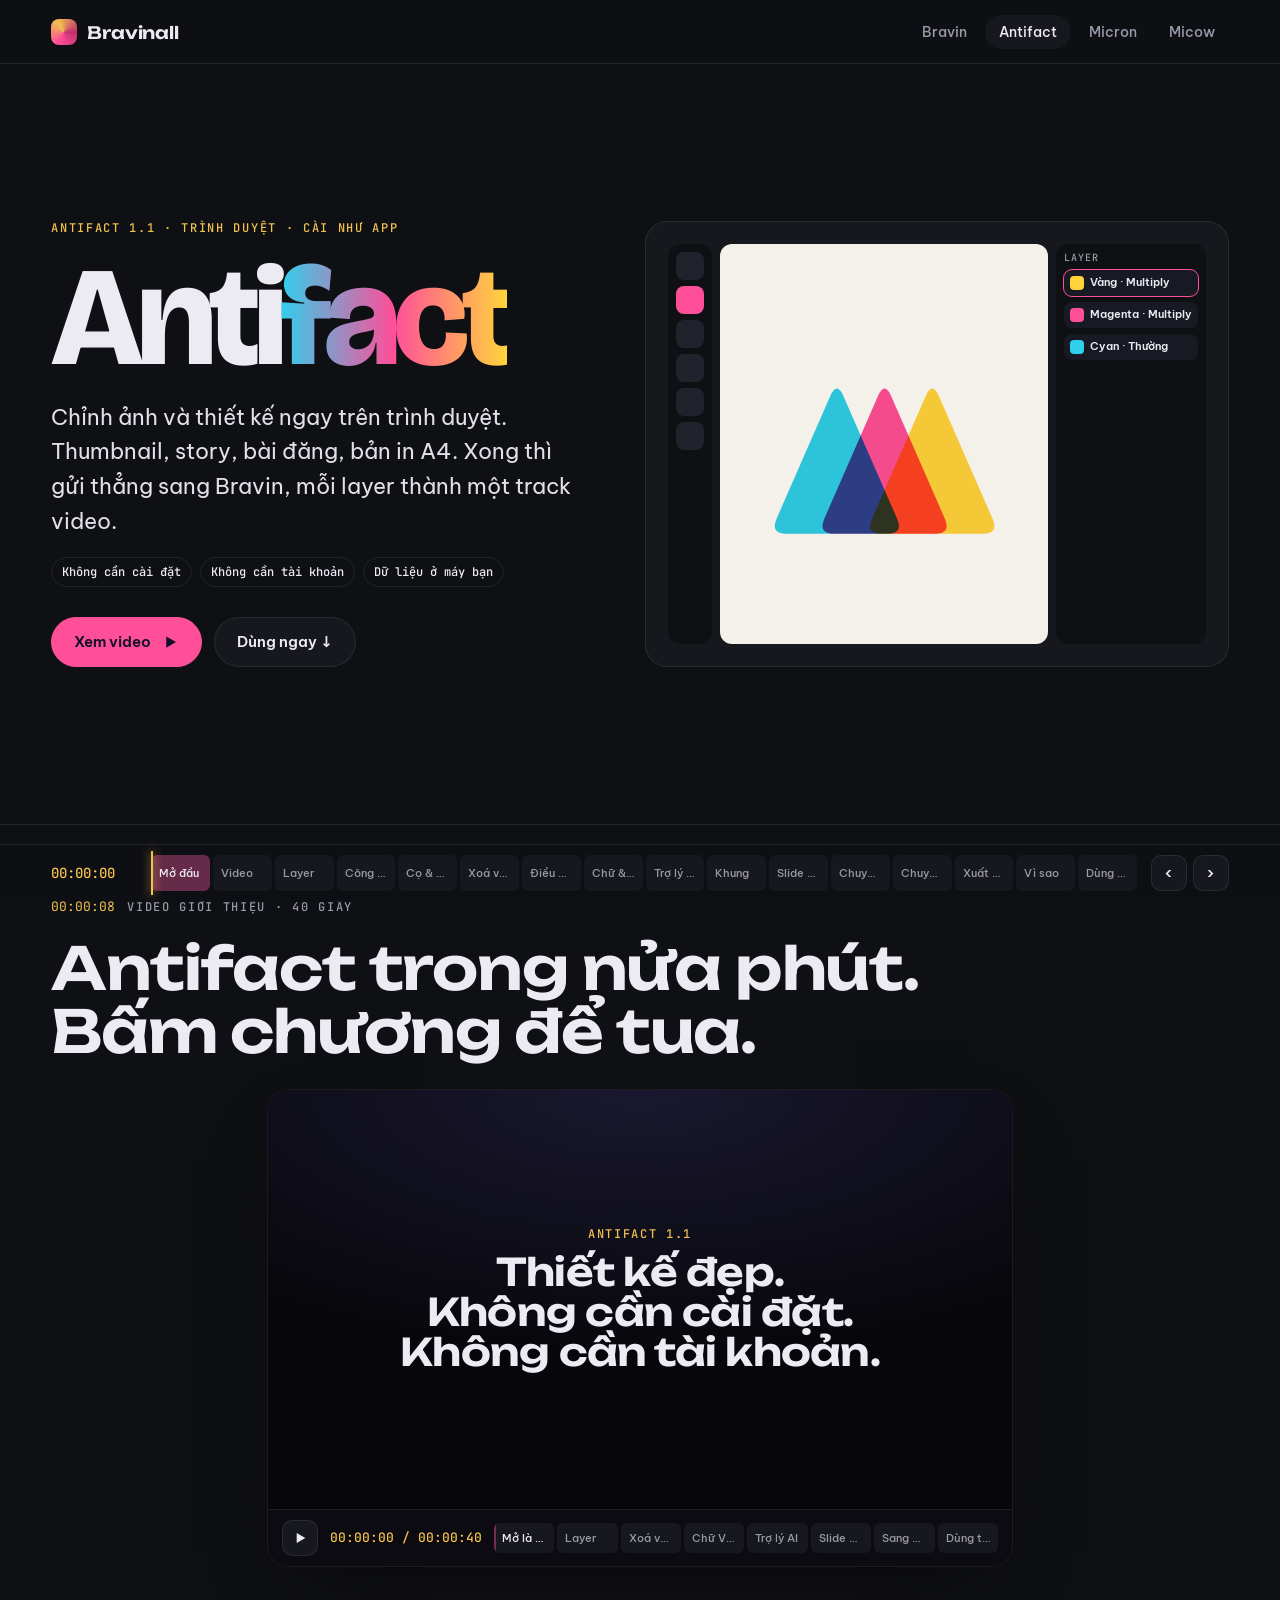
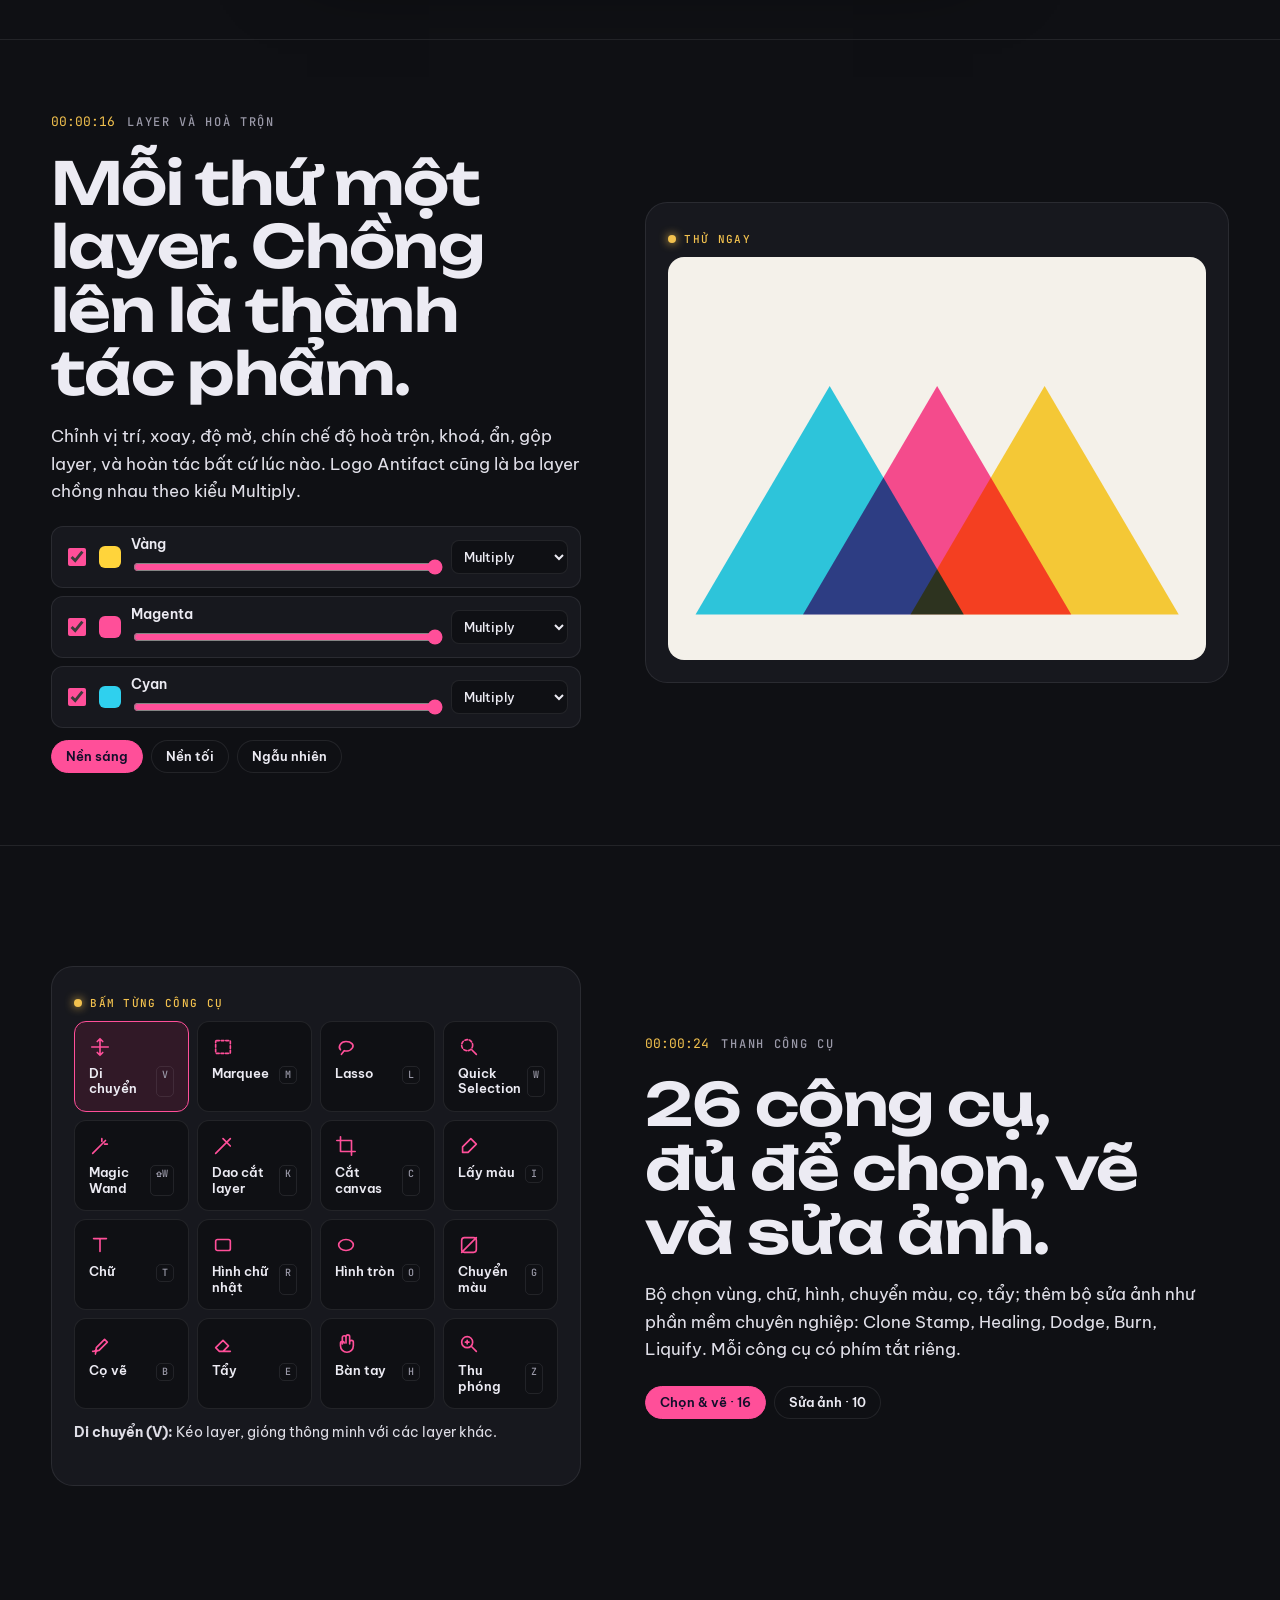
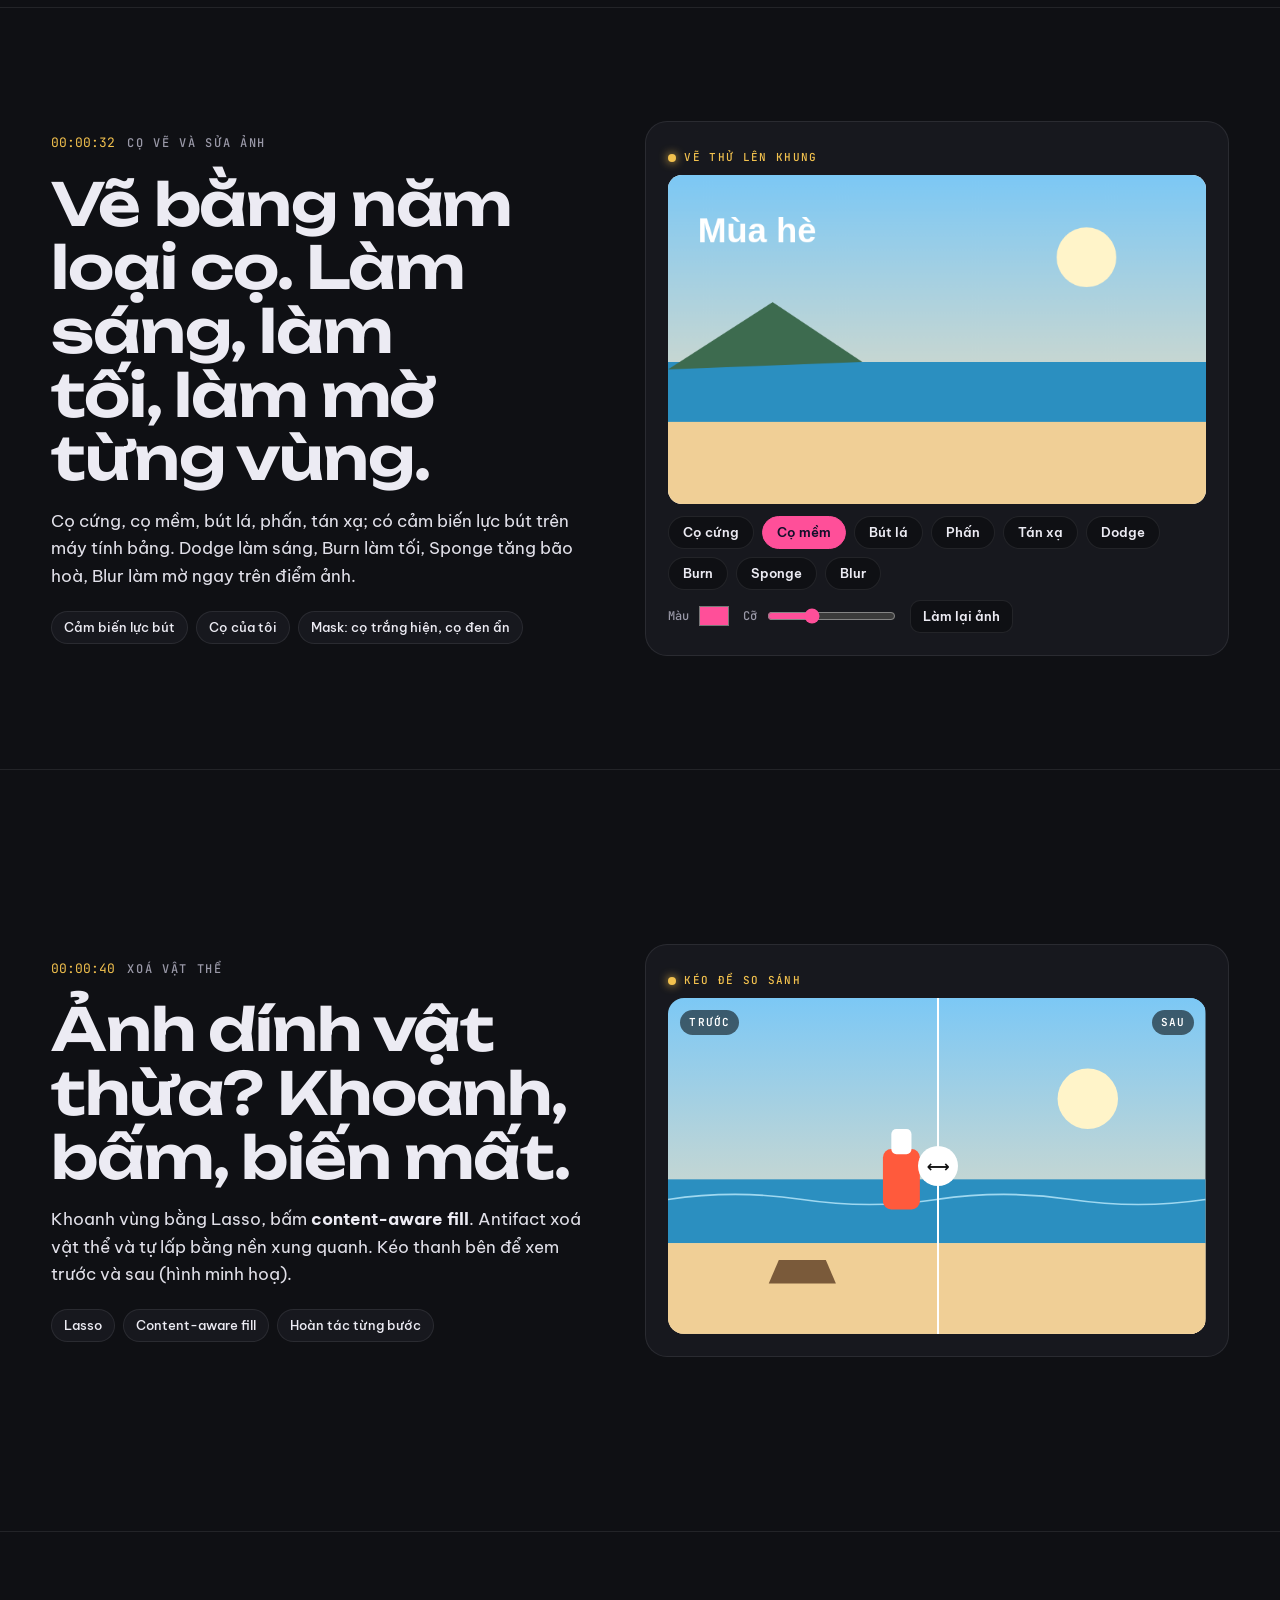
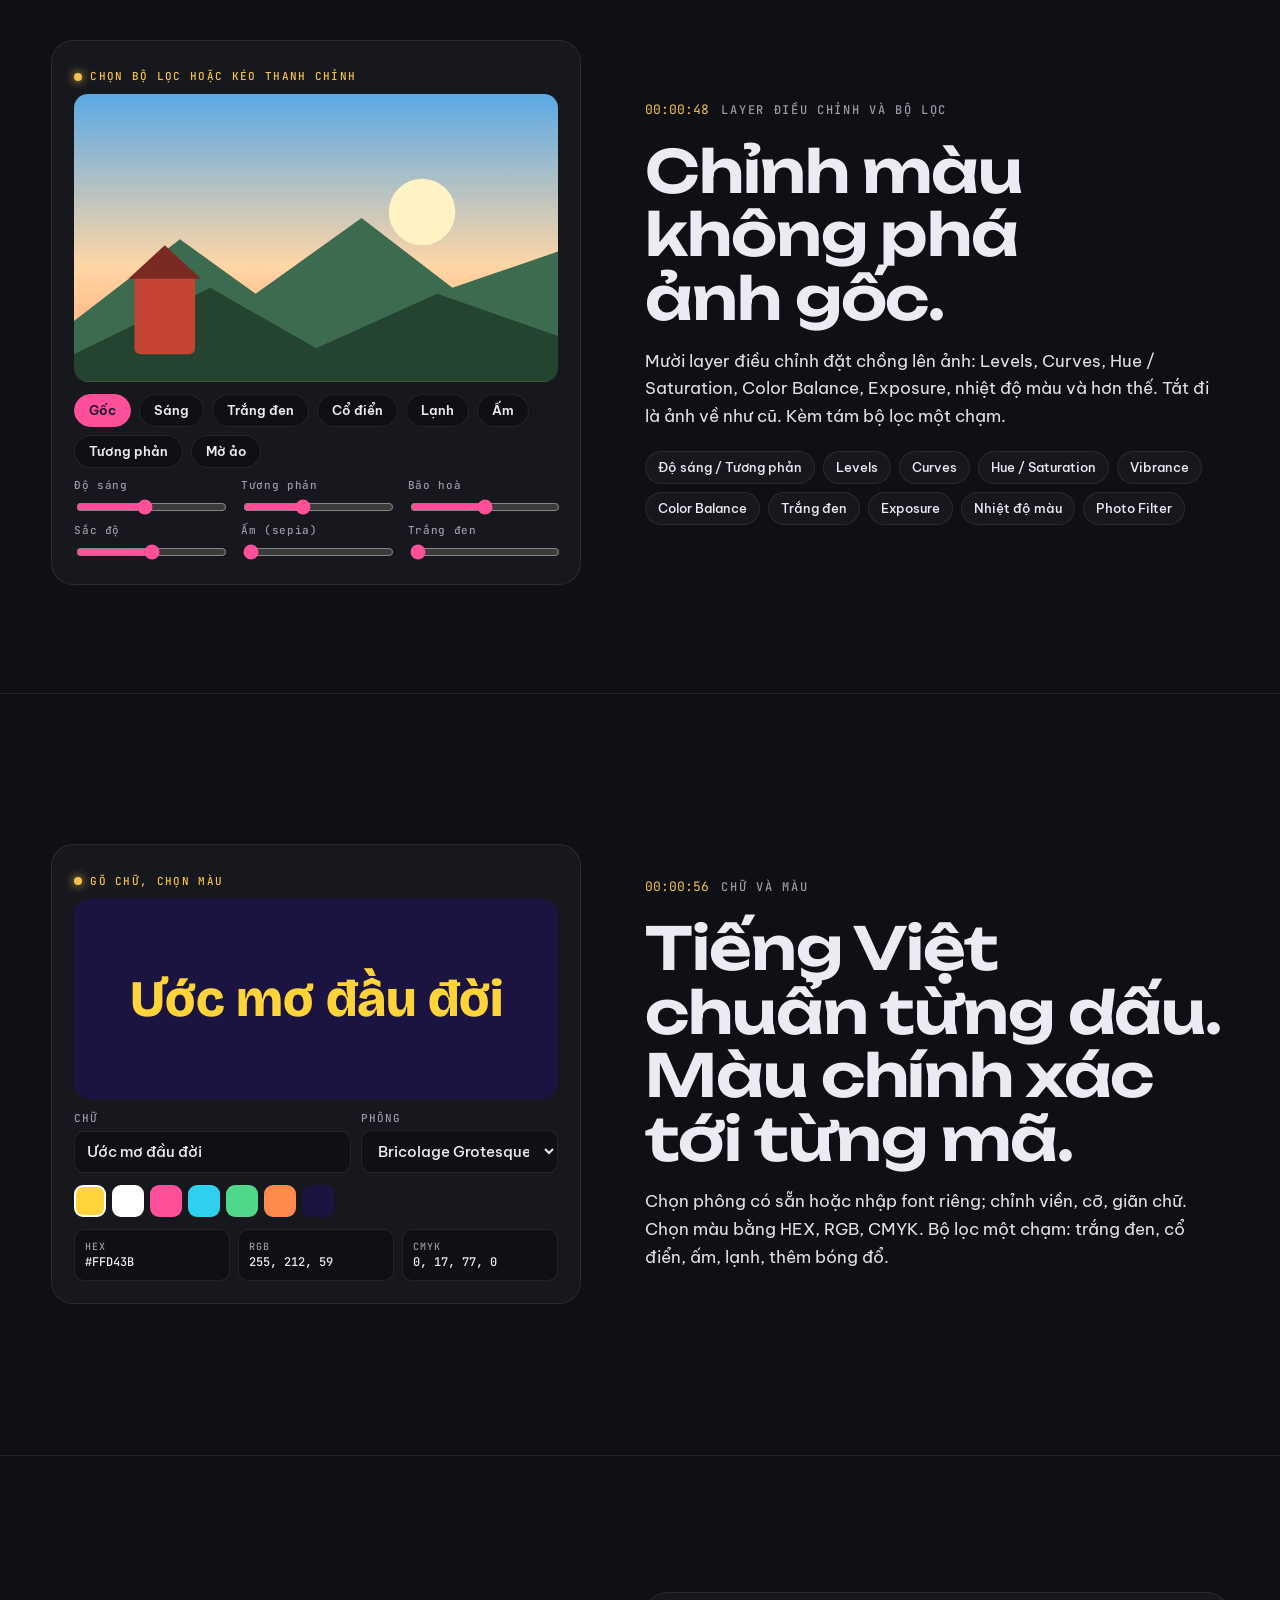
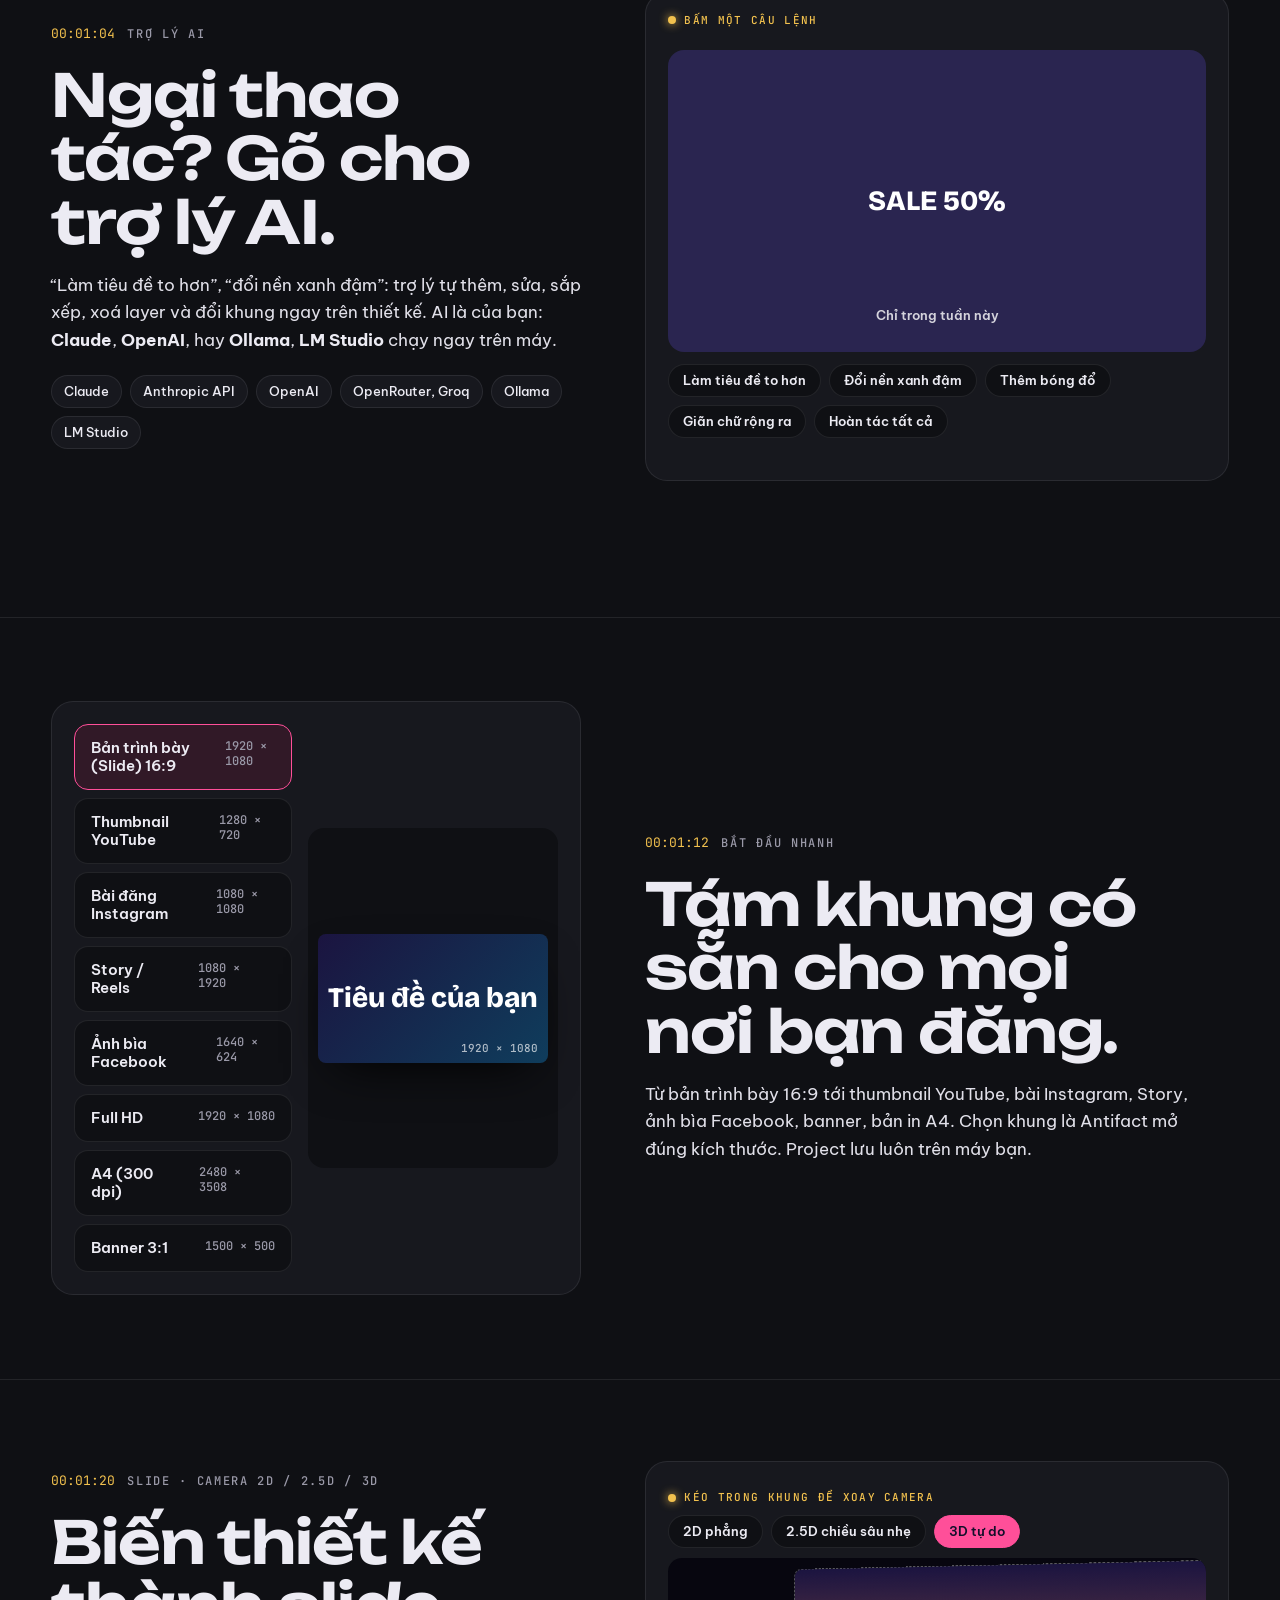
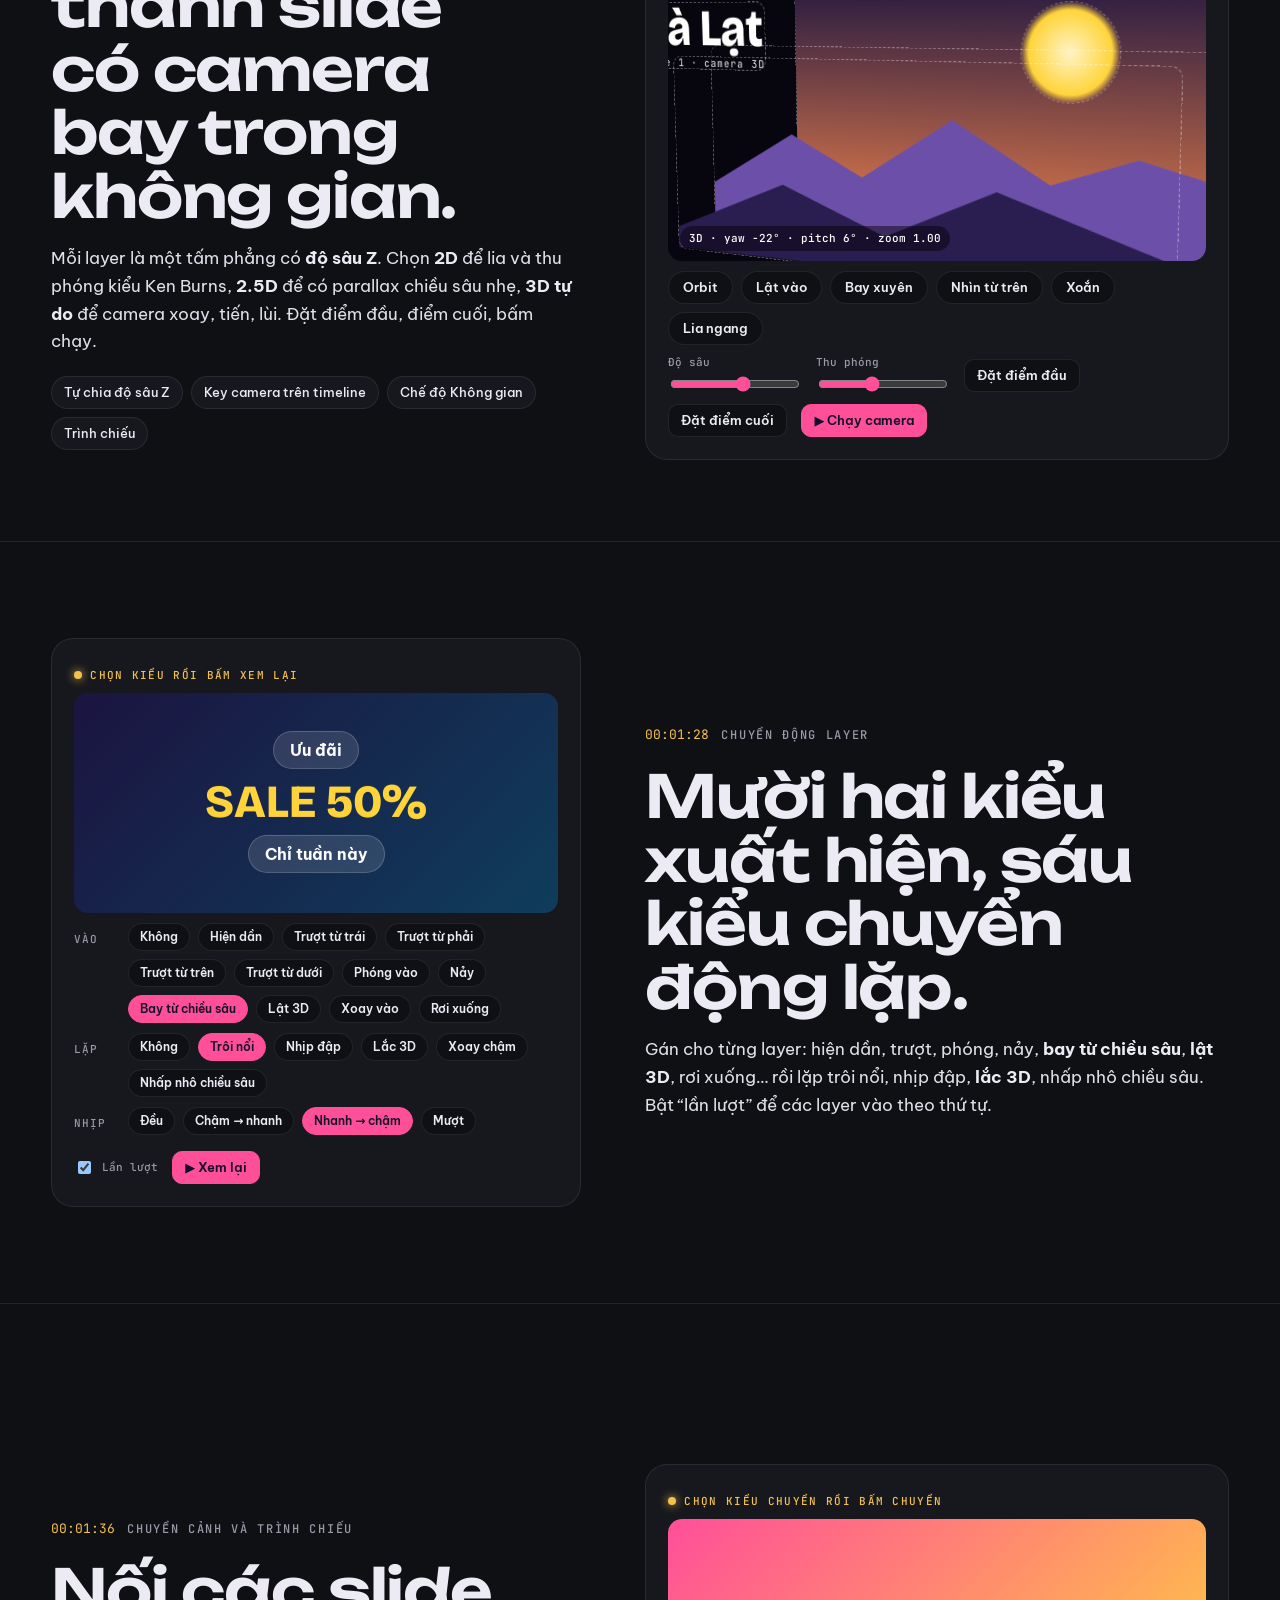
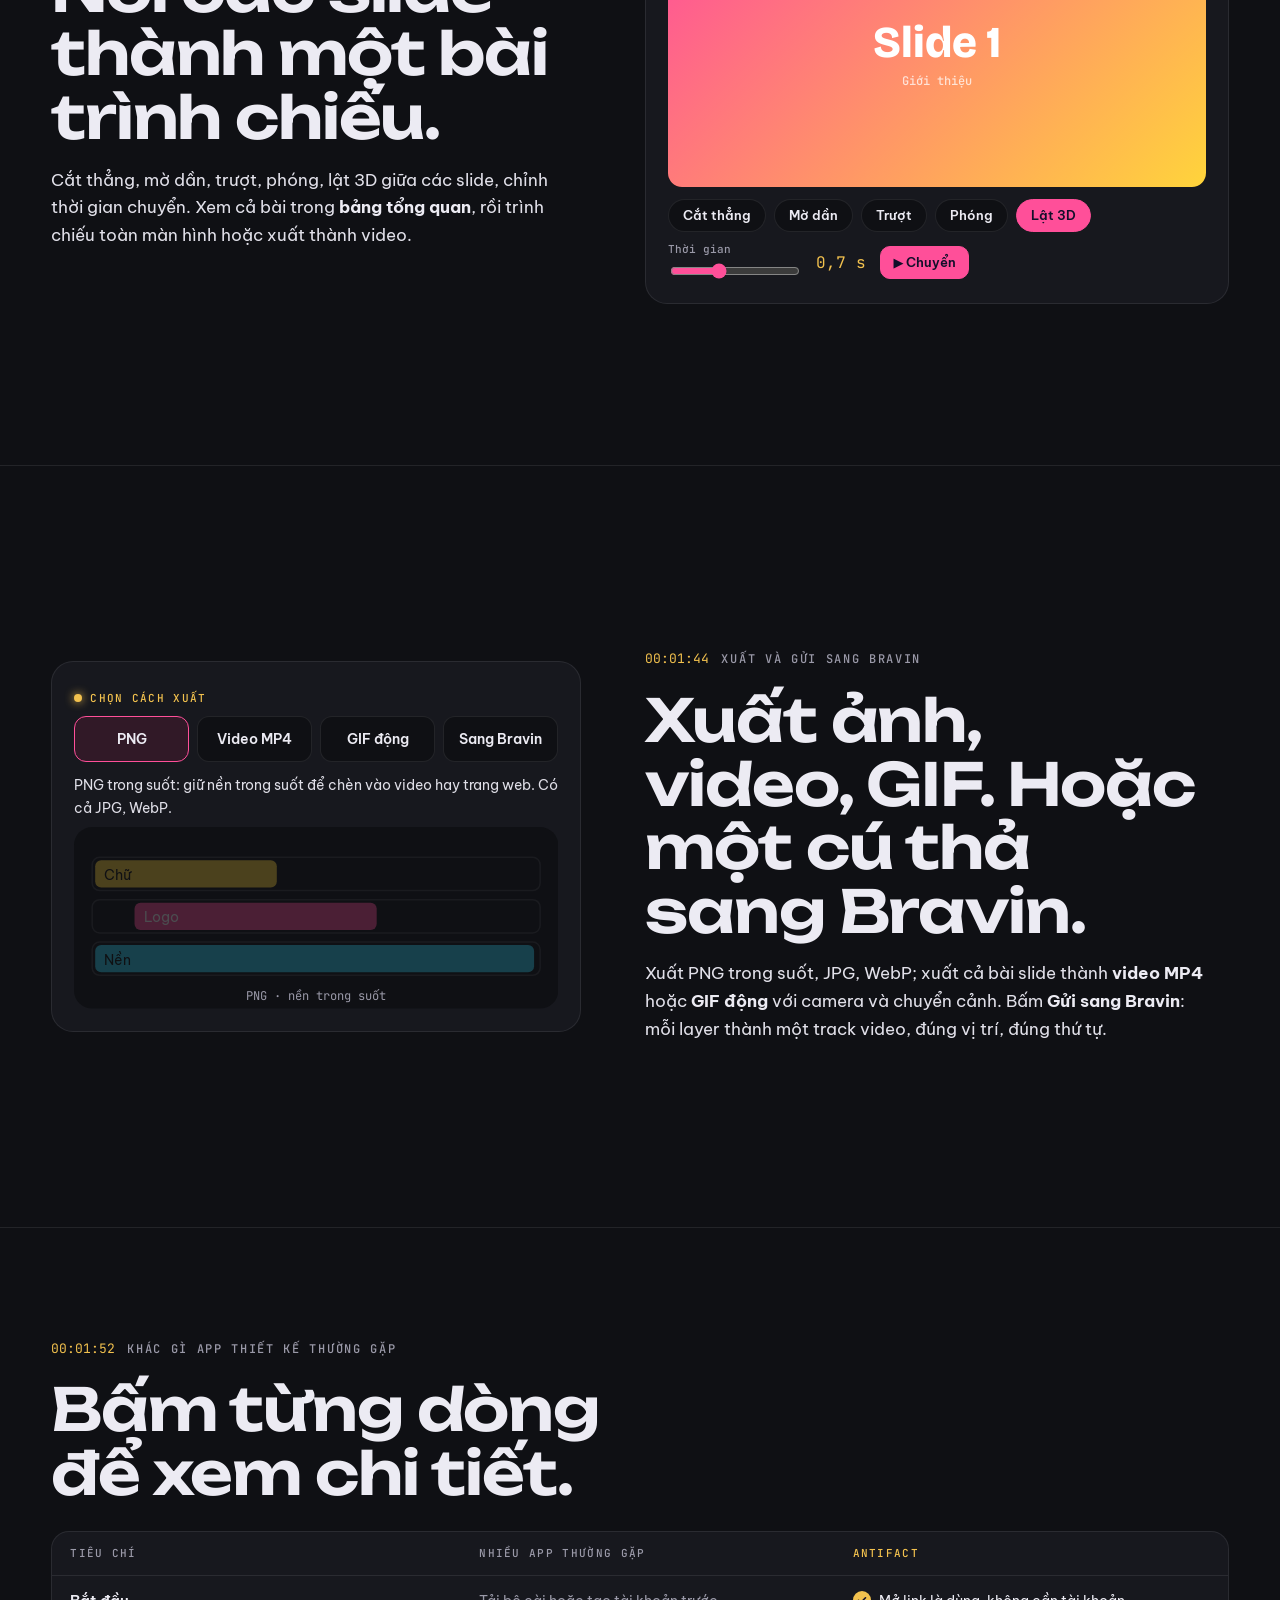
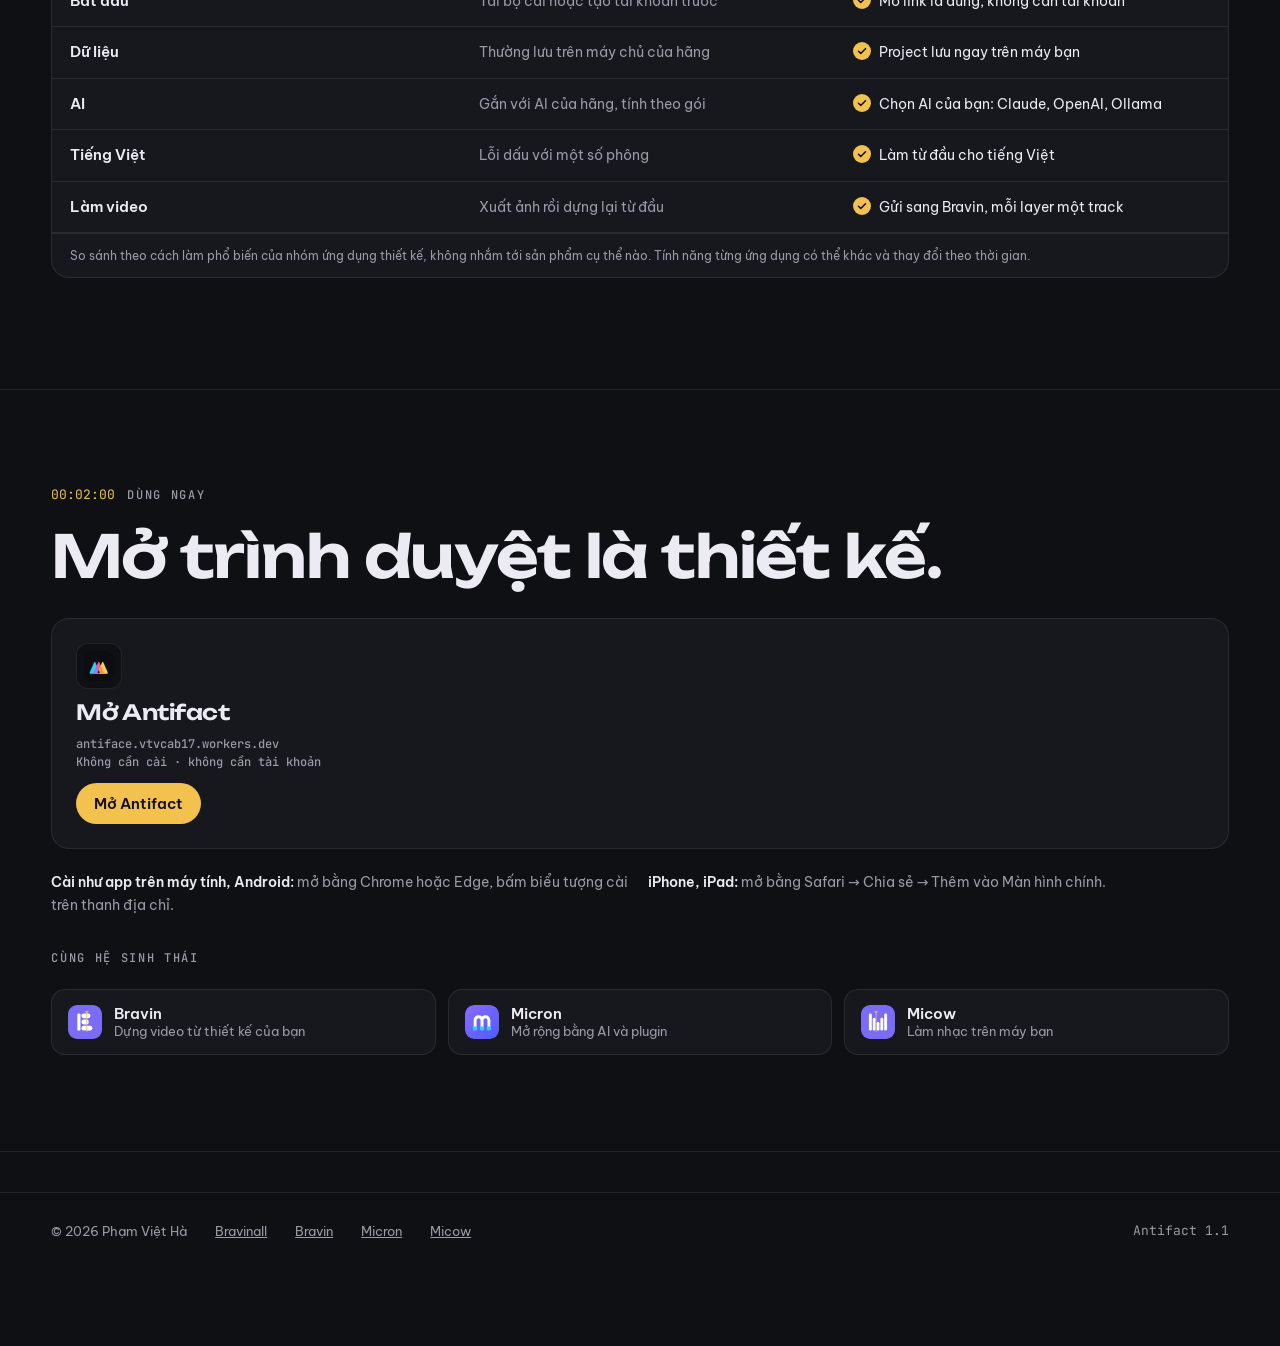
==== commit ffb55389: "Thêm trang Micow và giới thiệu Micow trên trang chủ - Trang mới site/micow.html theo khuôn trang trì" ====
--- a/site/antifact.html
+++ b/site/antifact.html
@@ -174,6 +174,7 @@
       <a href="bravin.html">Bravin</a>
       <a href="antifact.html" aria-current="page">Antifact</a>
       <a href="micron.html">Micron</a>
+      <a href="micow.html">Micow</a>
     </nav>
   </div>
 </header>
@@ -548,6 +549,7 @@
       <div class="others">
         <a href="bravin.html"><img src="assets/brand/bravin.svg" alt=""><span>Bravin<small>Dựng video từ thiết kế của bạn</small></span></a>
         <a href="micron.html"><img src="assets/brand/micron.svg" alt=""><span>Micron<small>Mở rộng bằng AI và plugin</small></span></a>
+        <a href="micow.html"><img src="assets/brand/micow.svg" alt=""><span>Micow<small>Làm nhạc trên máy bạn</small></span></a>
       </div>
     </div>
   </section>
@@ -564,7 +566,7 @@
 <footer class="foot">
   <div class="wrap">
     <span>© 2026 Phạm Việt Hà</span>
-    <a href="index.html">Bravinall</a><a href="bravin.html">Bravin</a><a href="micron.html">Micron</a>
+    <a href="index.html">Bravinall</a><a href="bravin.html">Bravin</a><a href="micron.html">Micron</a><a href="micow.html">Micow</a>
     <span class="tc">Antifact 1.1</span>
   </div>
 </footer>
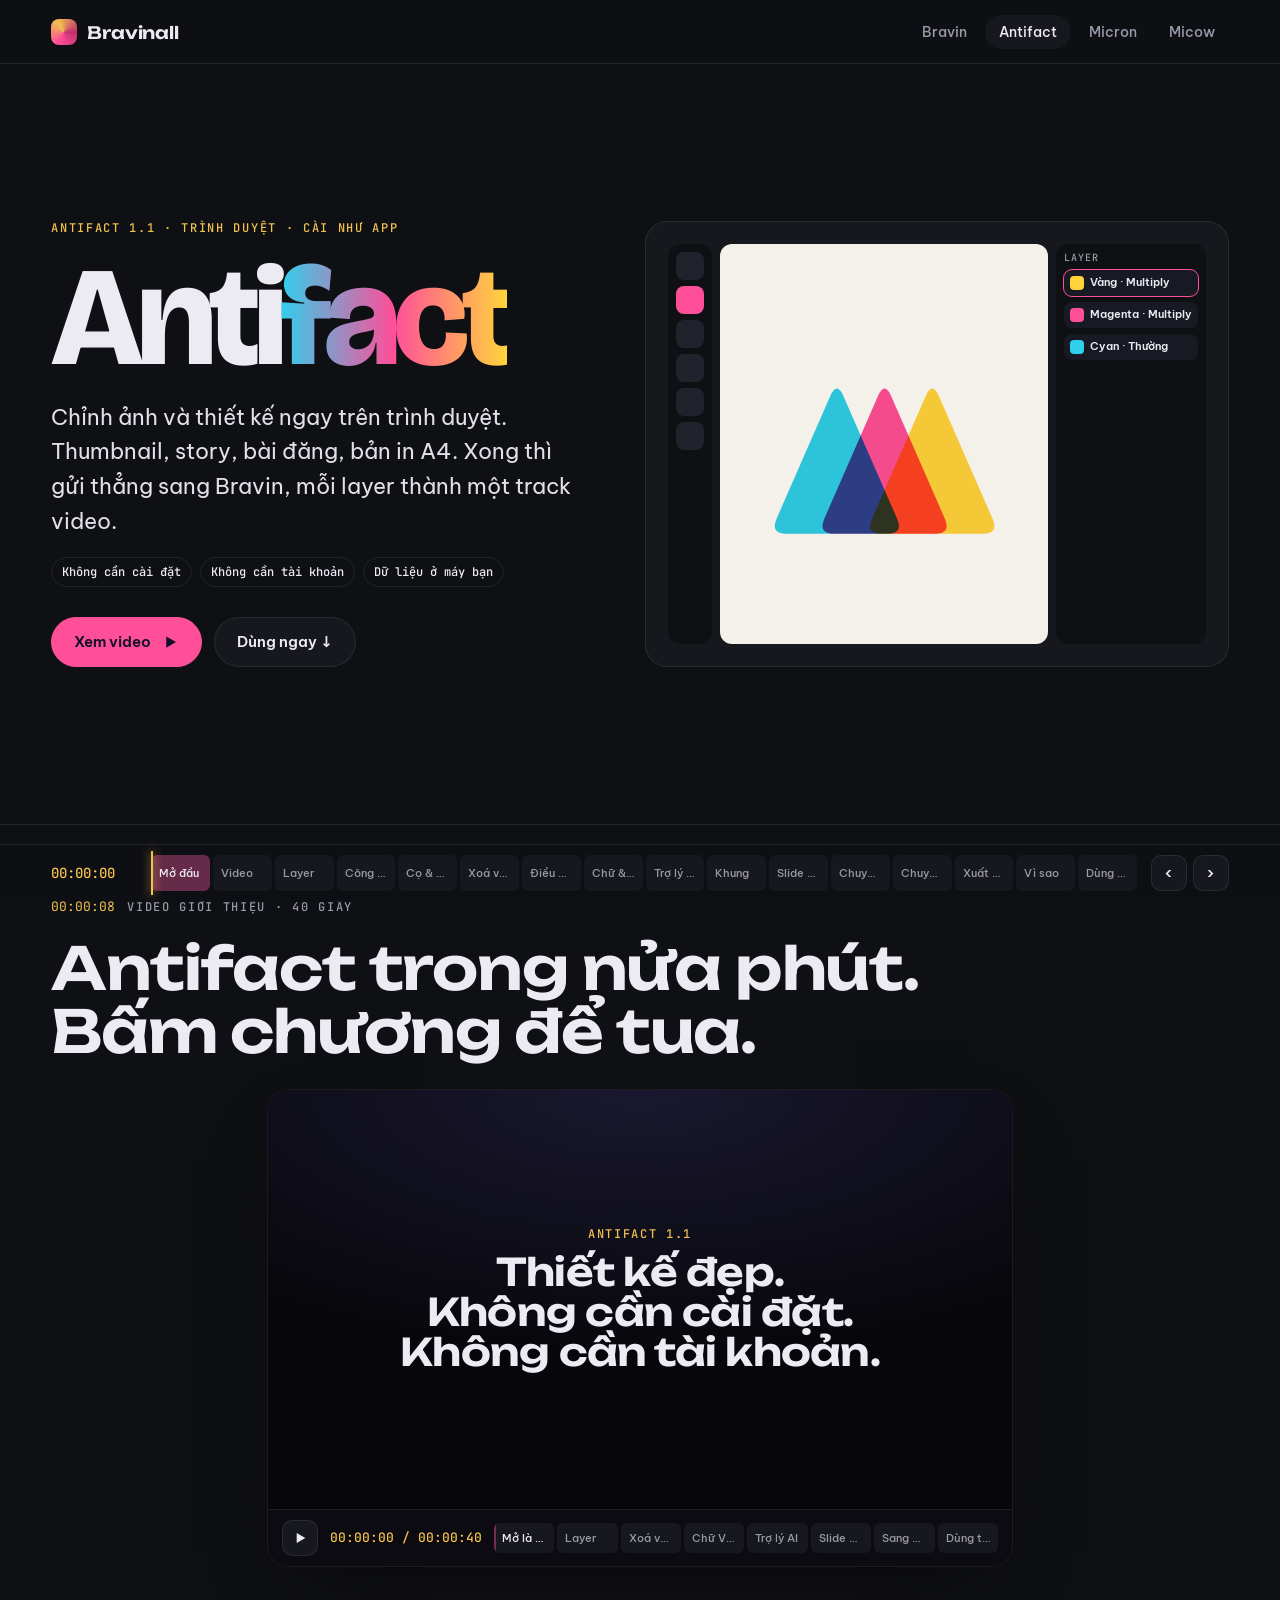
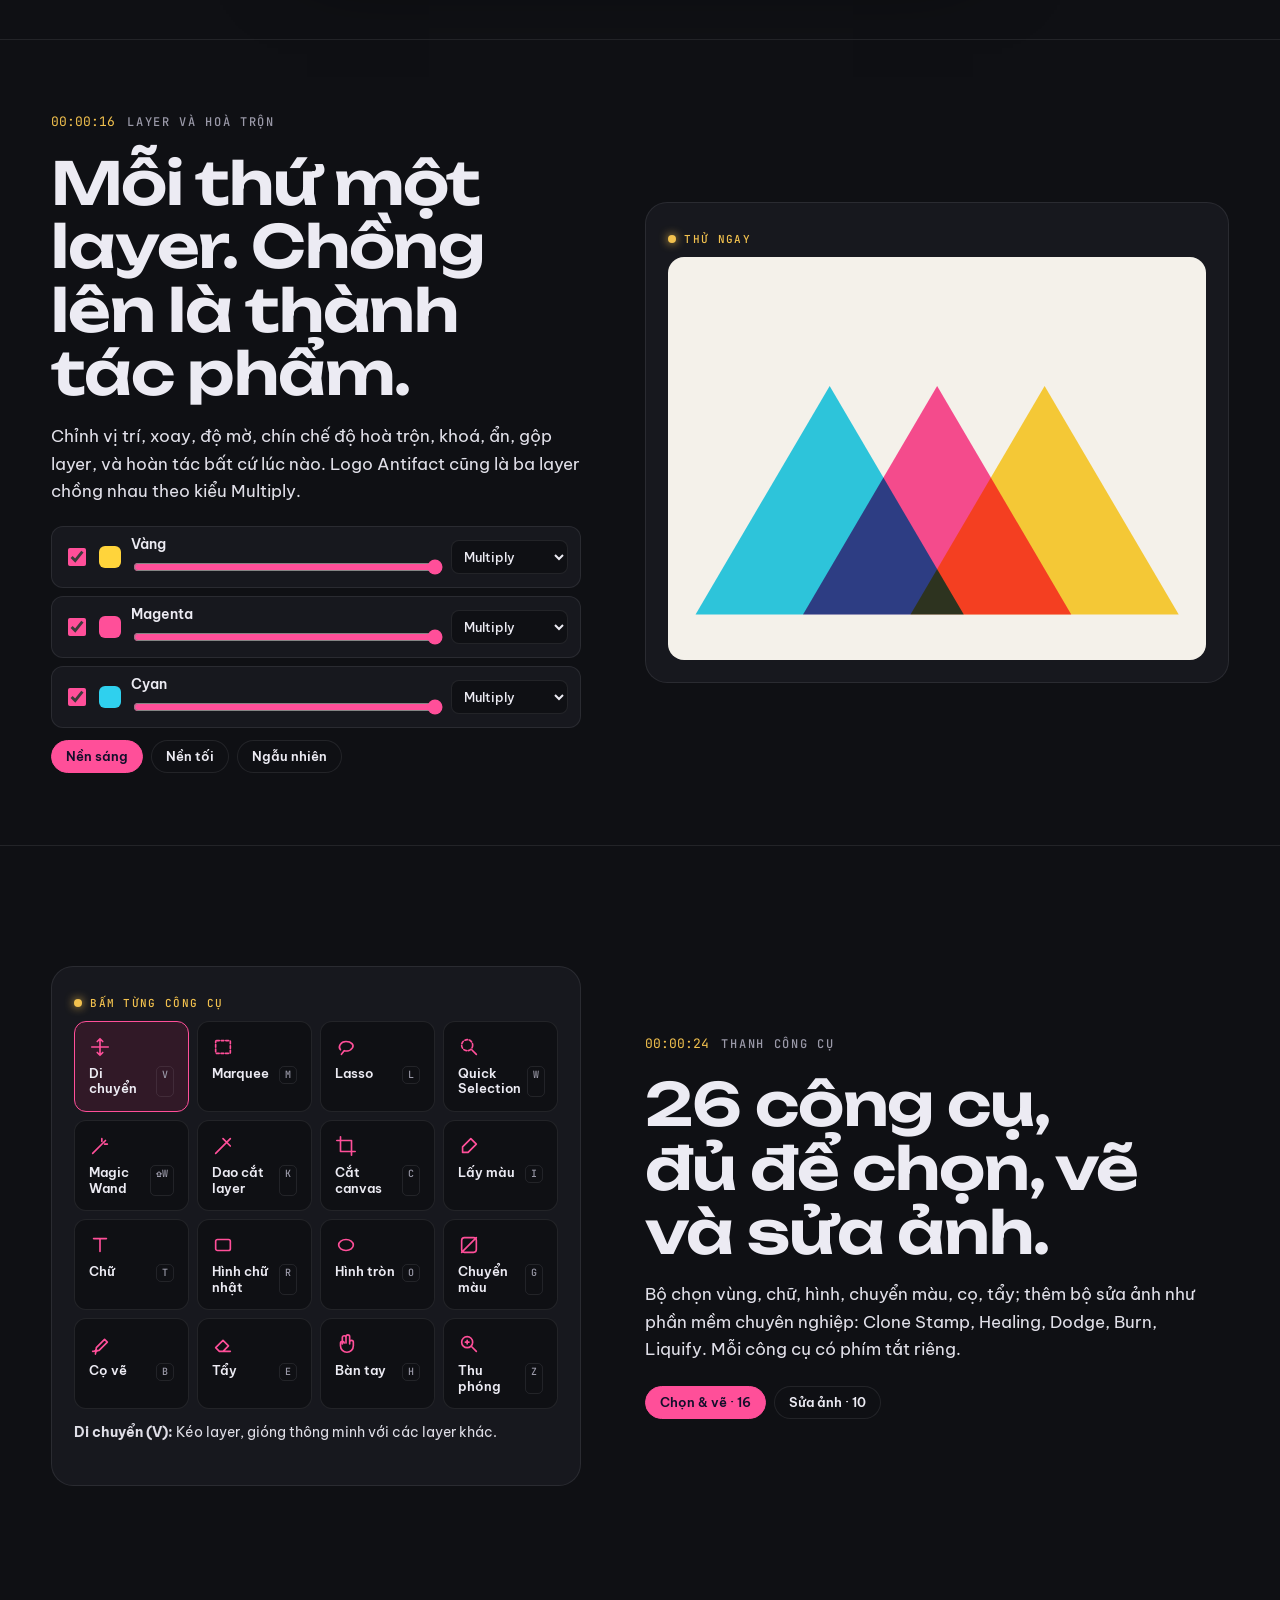
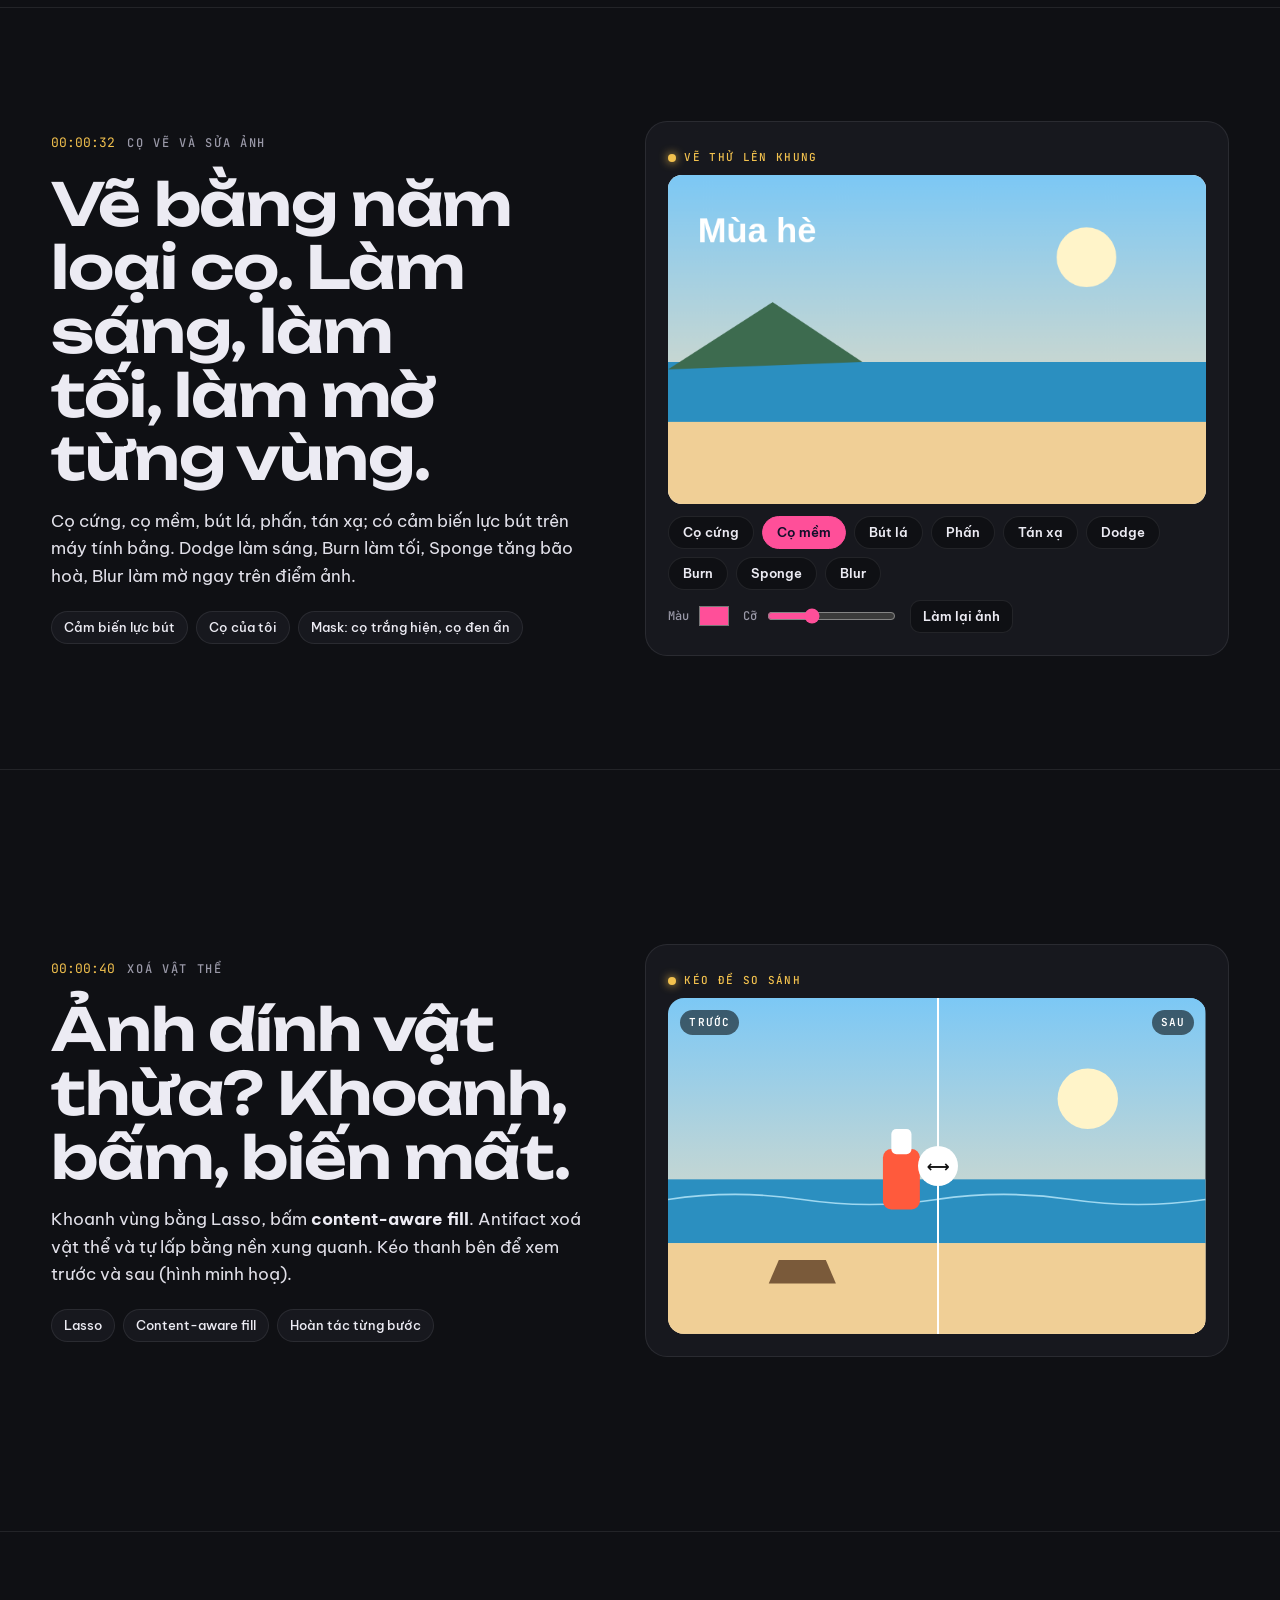
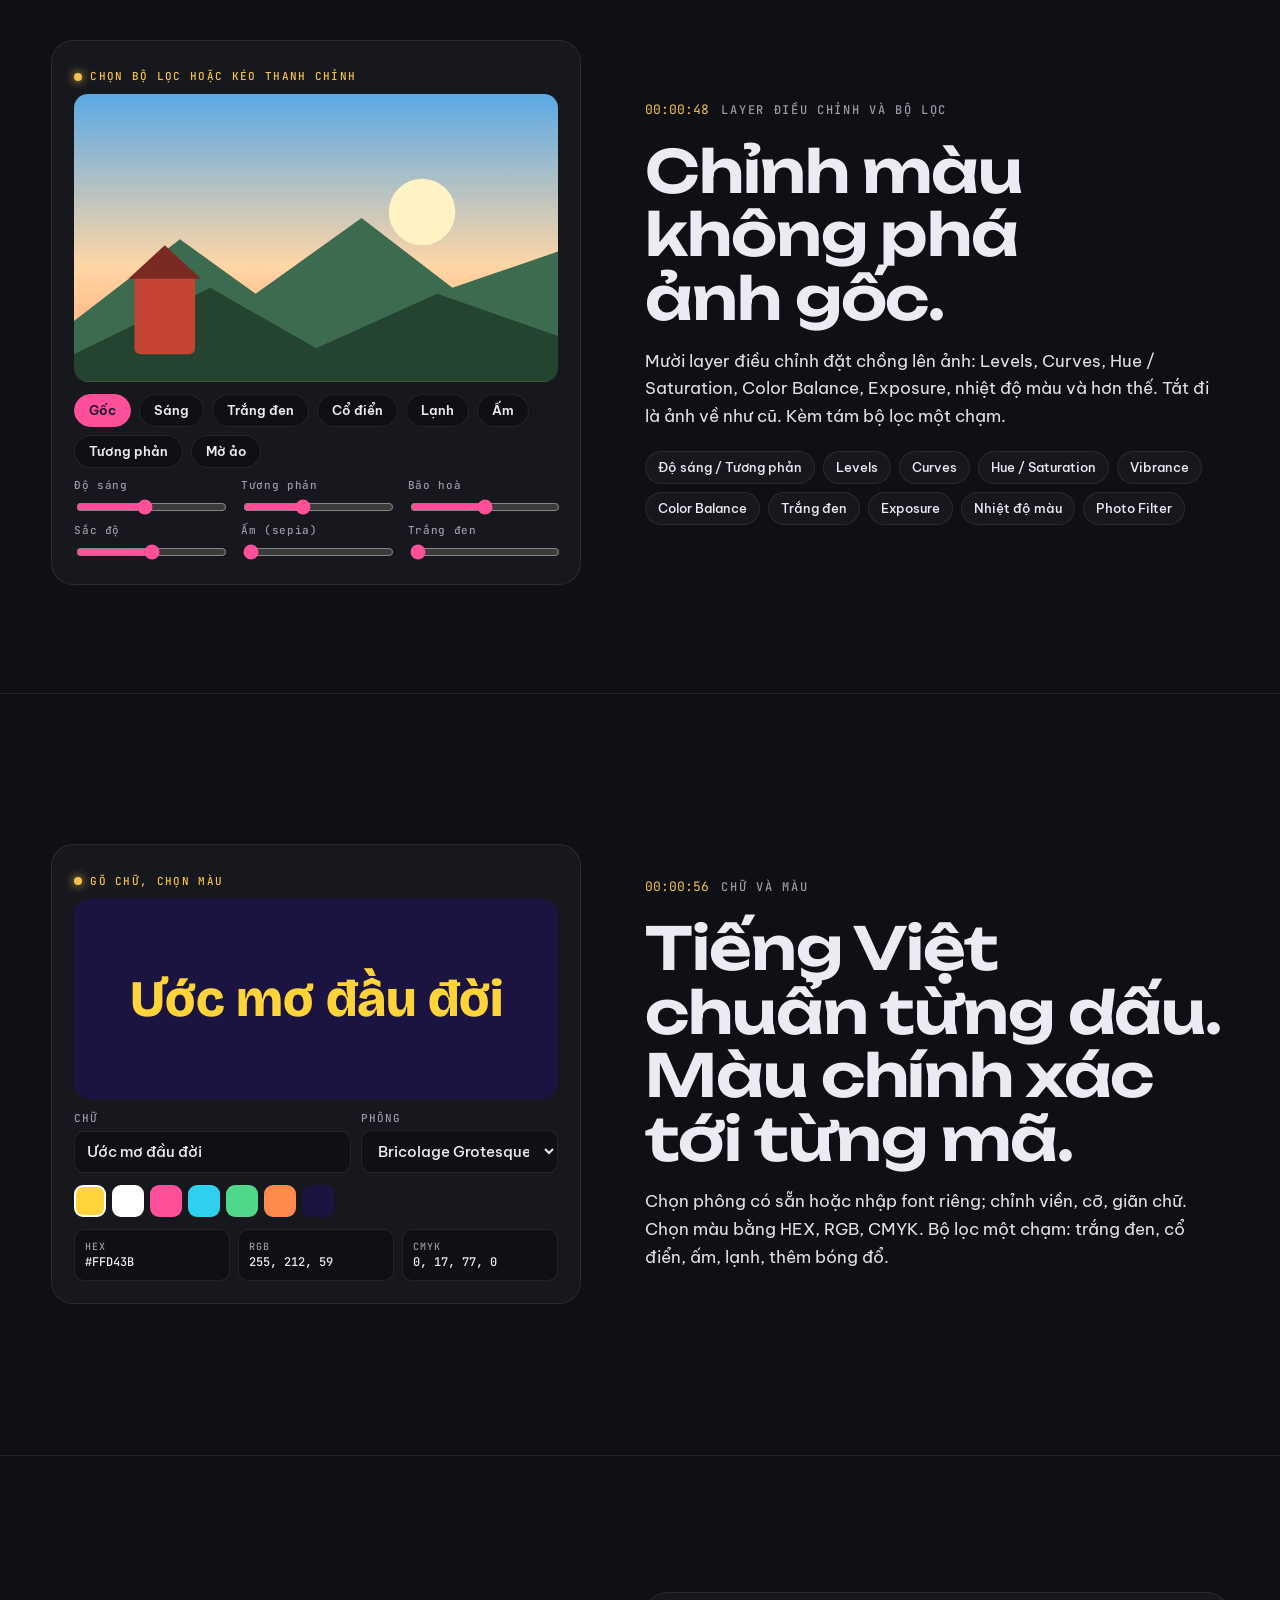
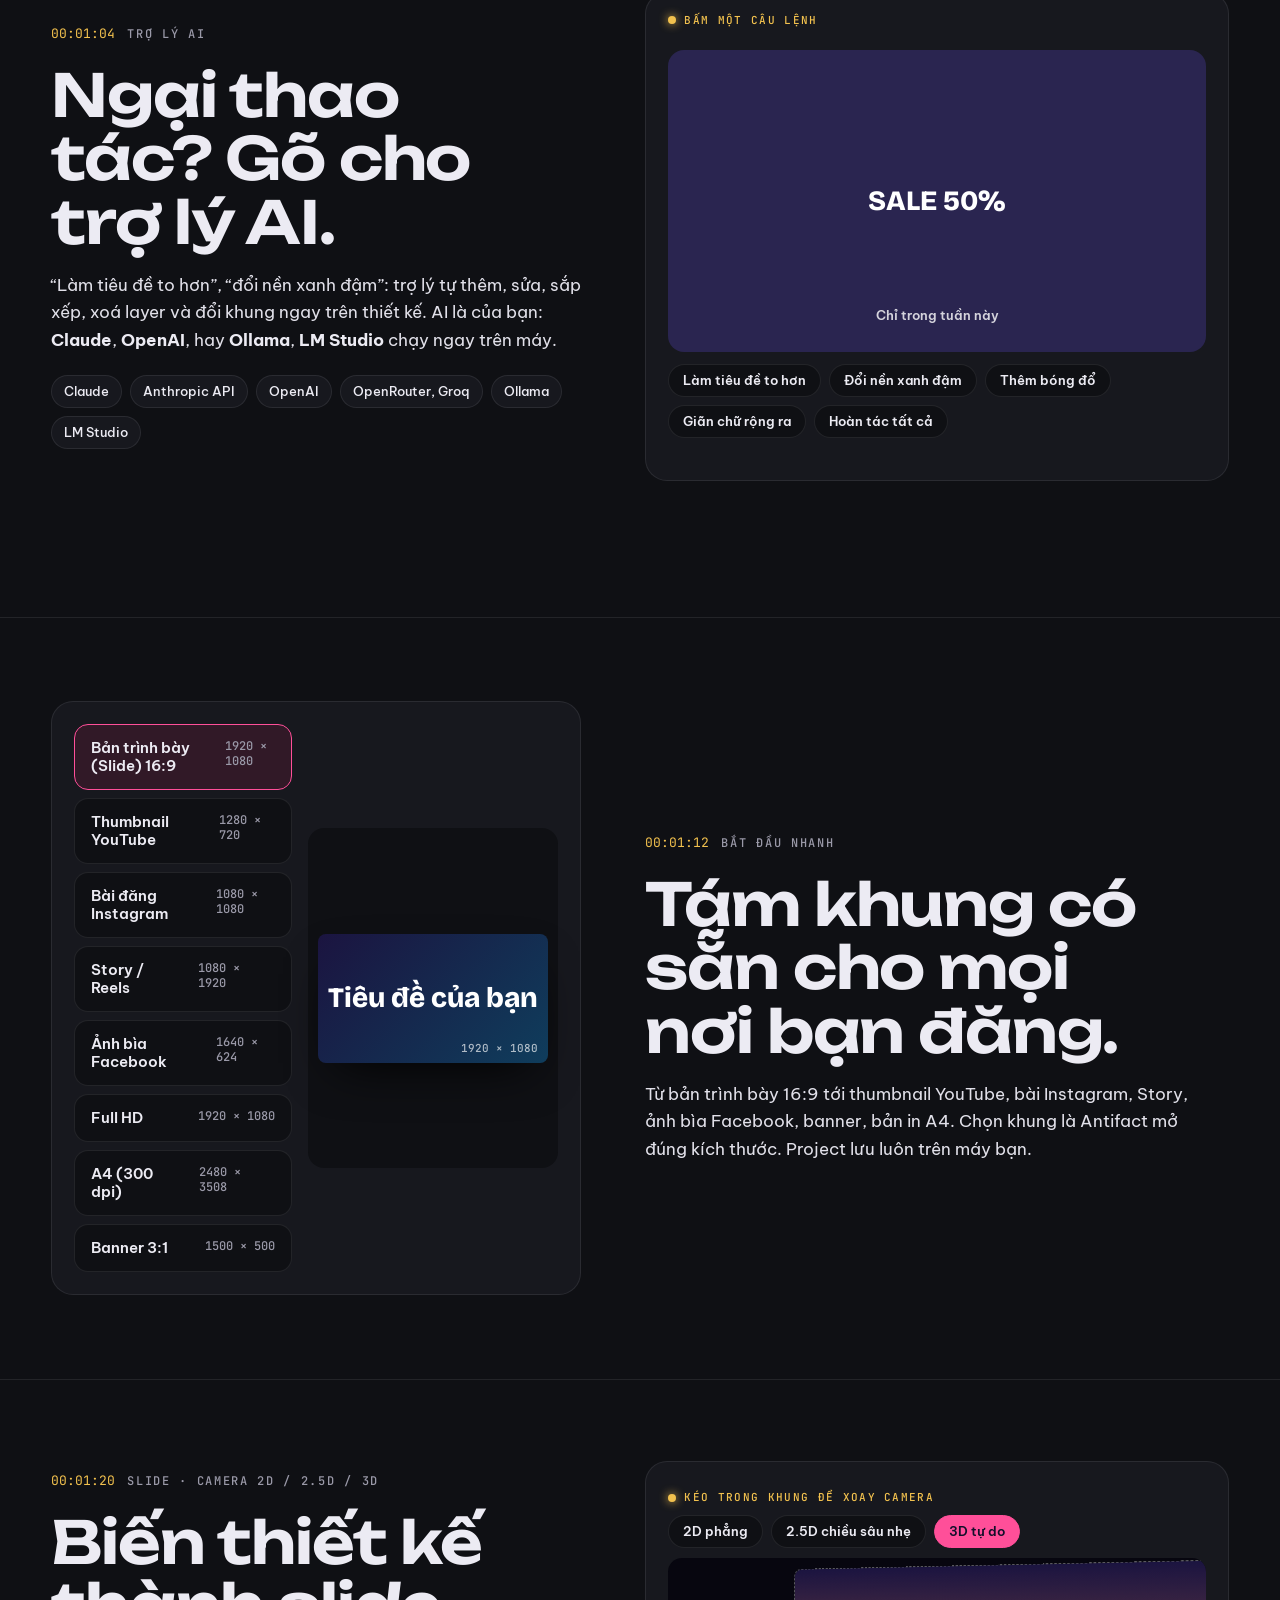
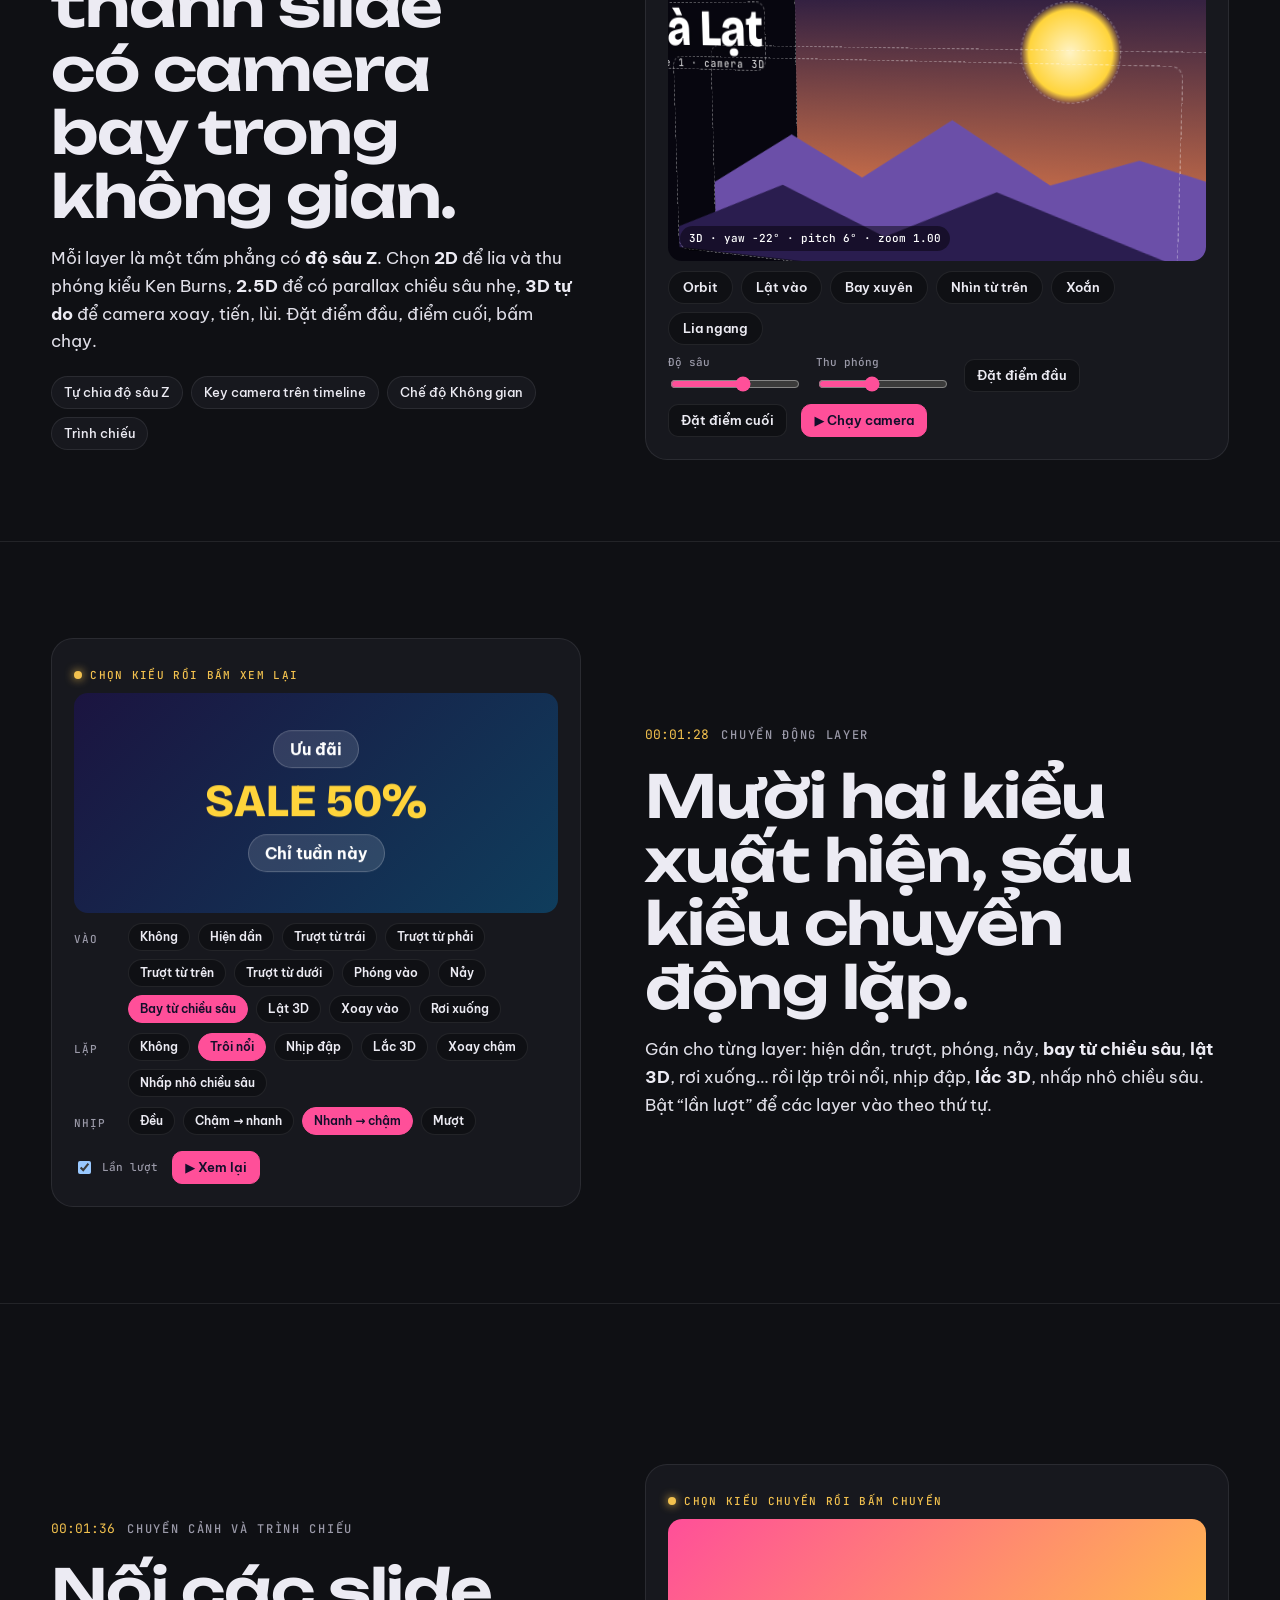
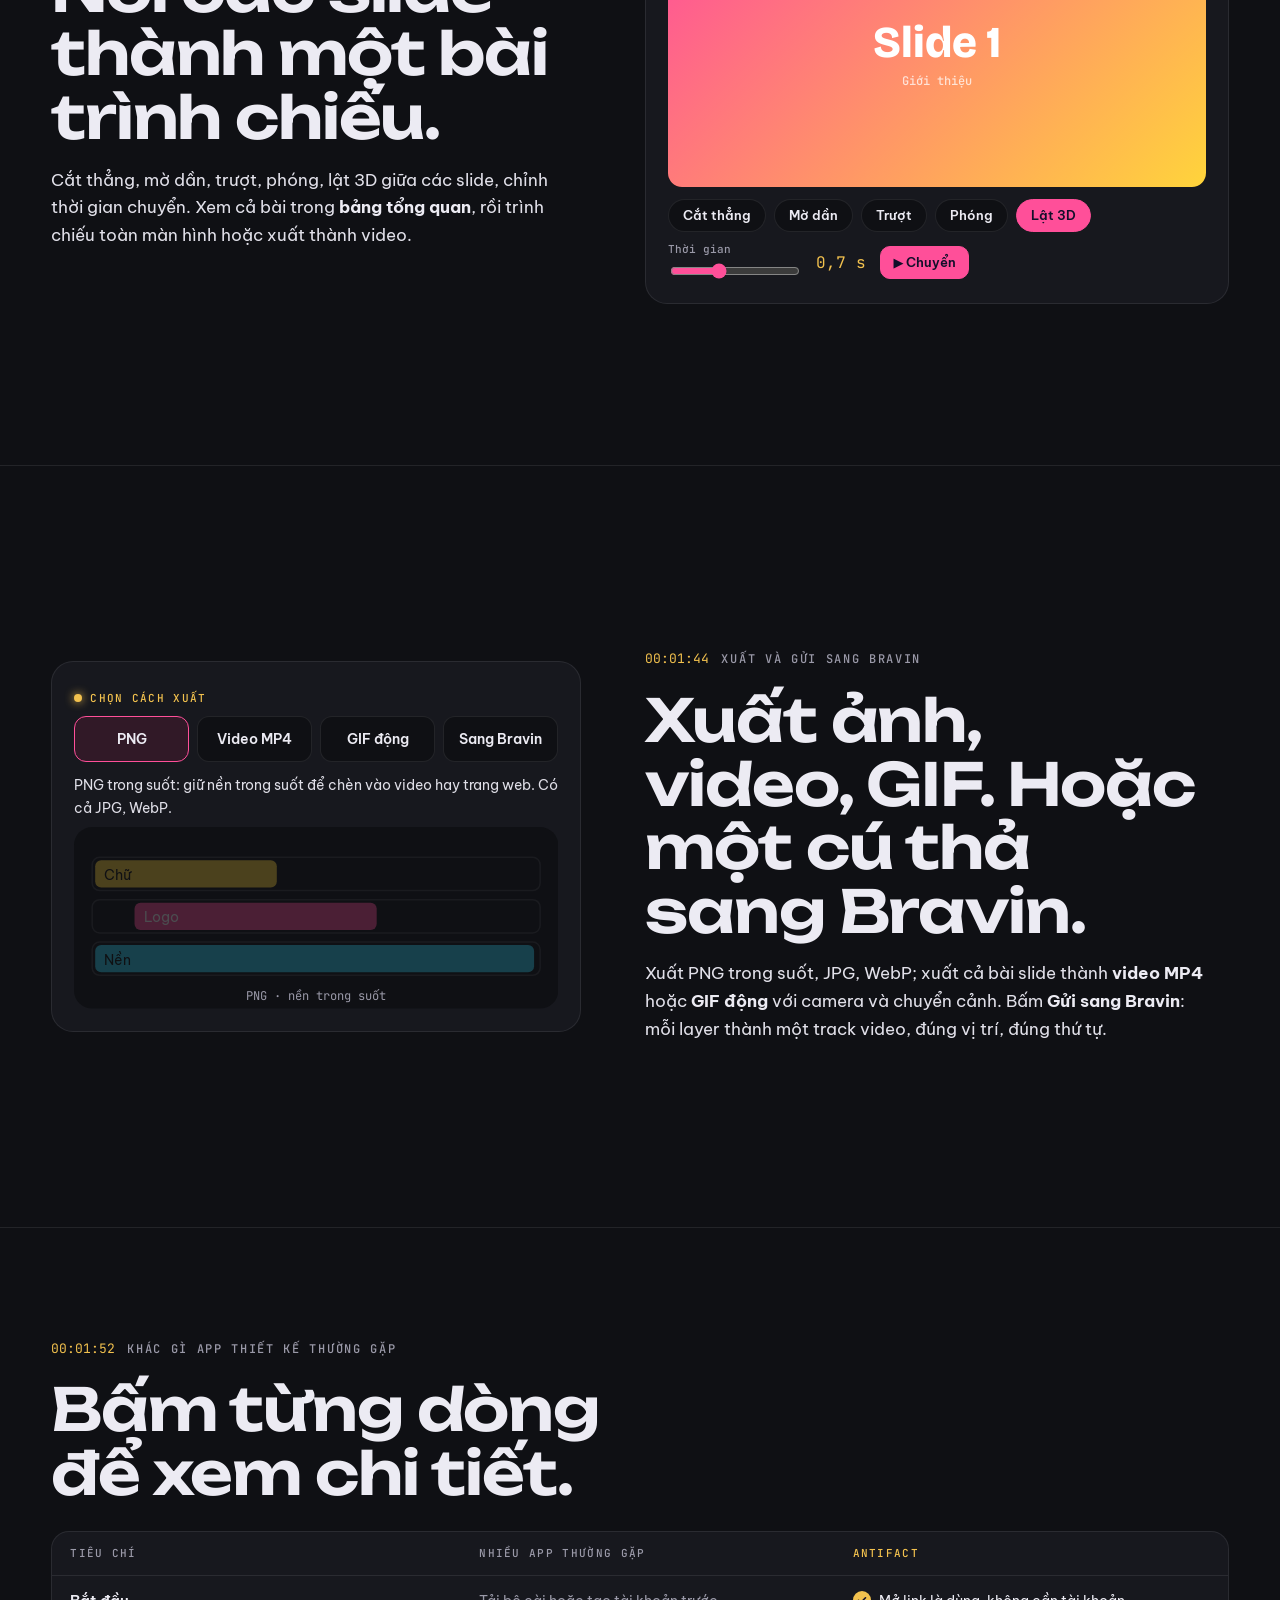
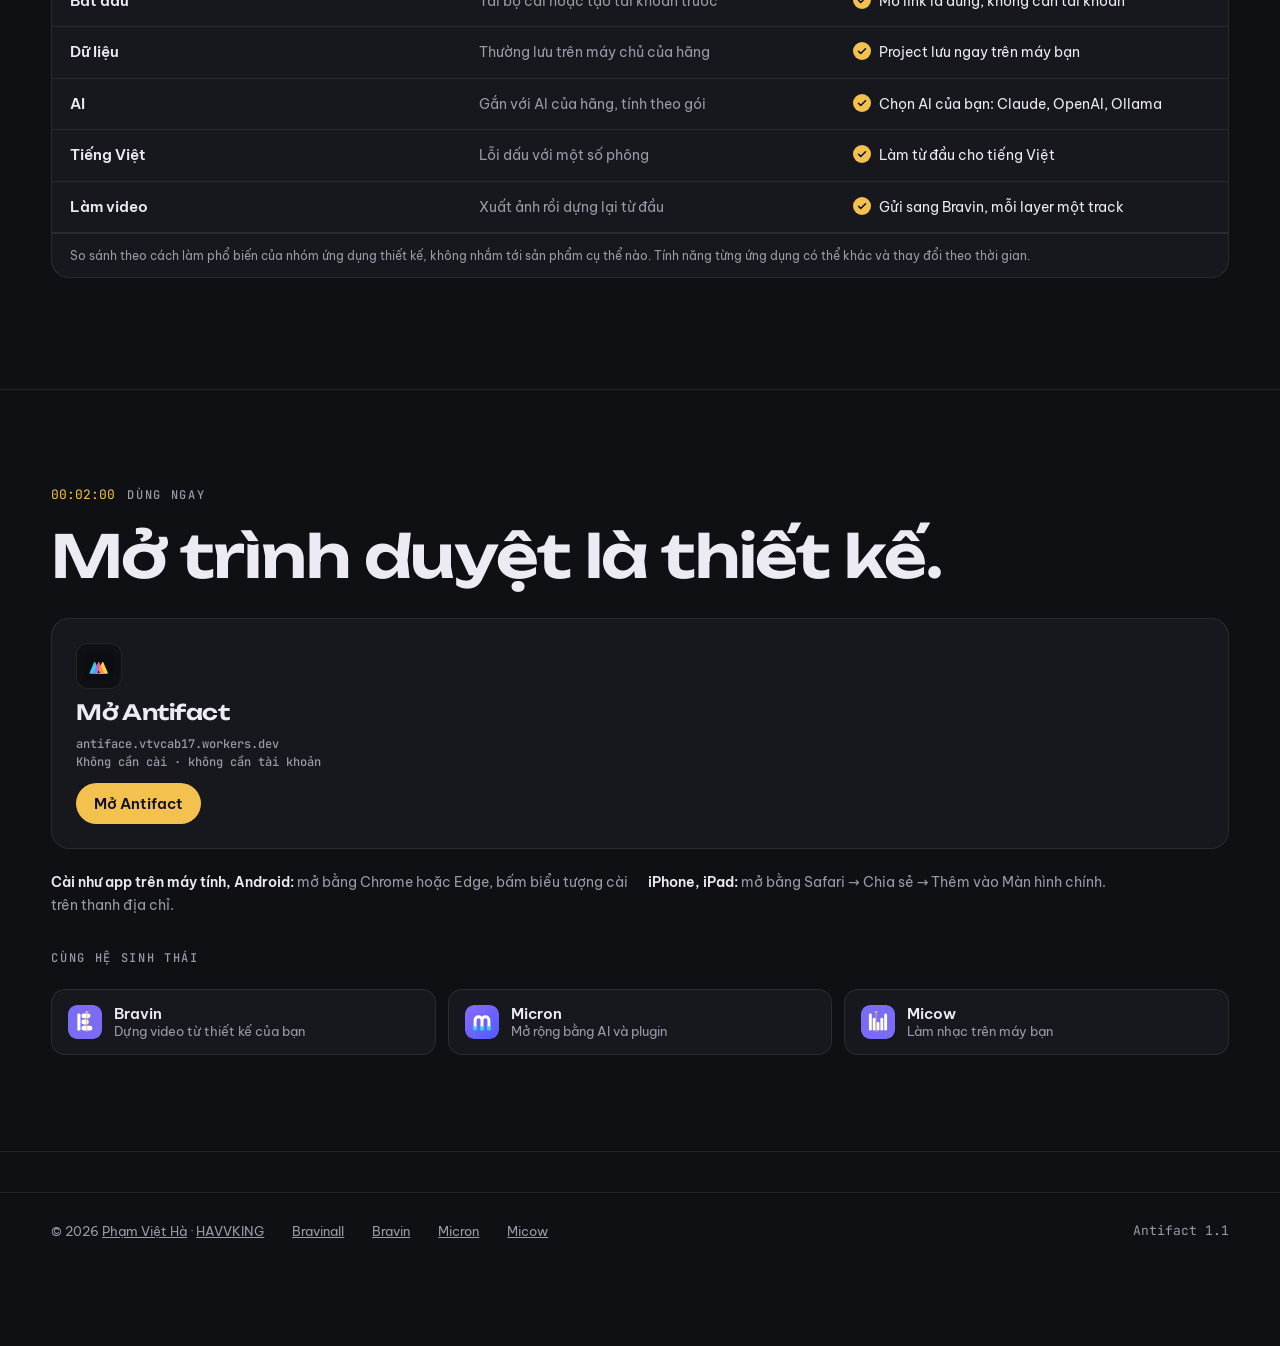
==== commit 59f1e393: "Gắn tên Phạm Việt Hà và HAVVKING với trang hồ sơ trên portfolio Chân trang mọi trang và phần giới th" ====
--- a/site/antifact.html
+++ b/site/antifact.html
@@ -565,7 +565,7 @@
 
 <footer class="foot">
   <div class="wrap">
-    <span>© 2026 Phạm Việt Hà</span>
+    <span>© 2026 <a href="https://portfolio.vtvcab17.workers.dev/pham-viet-ha/" rel="author">Phạm Việt Hà</a> · <a href="https://portfolio.vtvcab17.workers.dev/havvking/">HAVVKING</a></span>
     <a href="index.html">Bravinall</a><a href="bravin.html">Bravin</a><a href="micron.html">Micron</a><a href="micow.html">Micow</a>
     <span class="tc">Antifact 1.1</span>
   </div>
